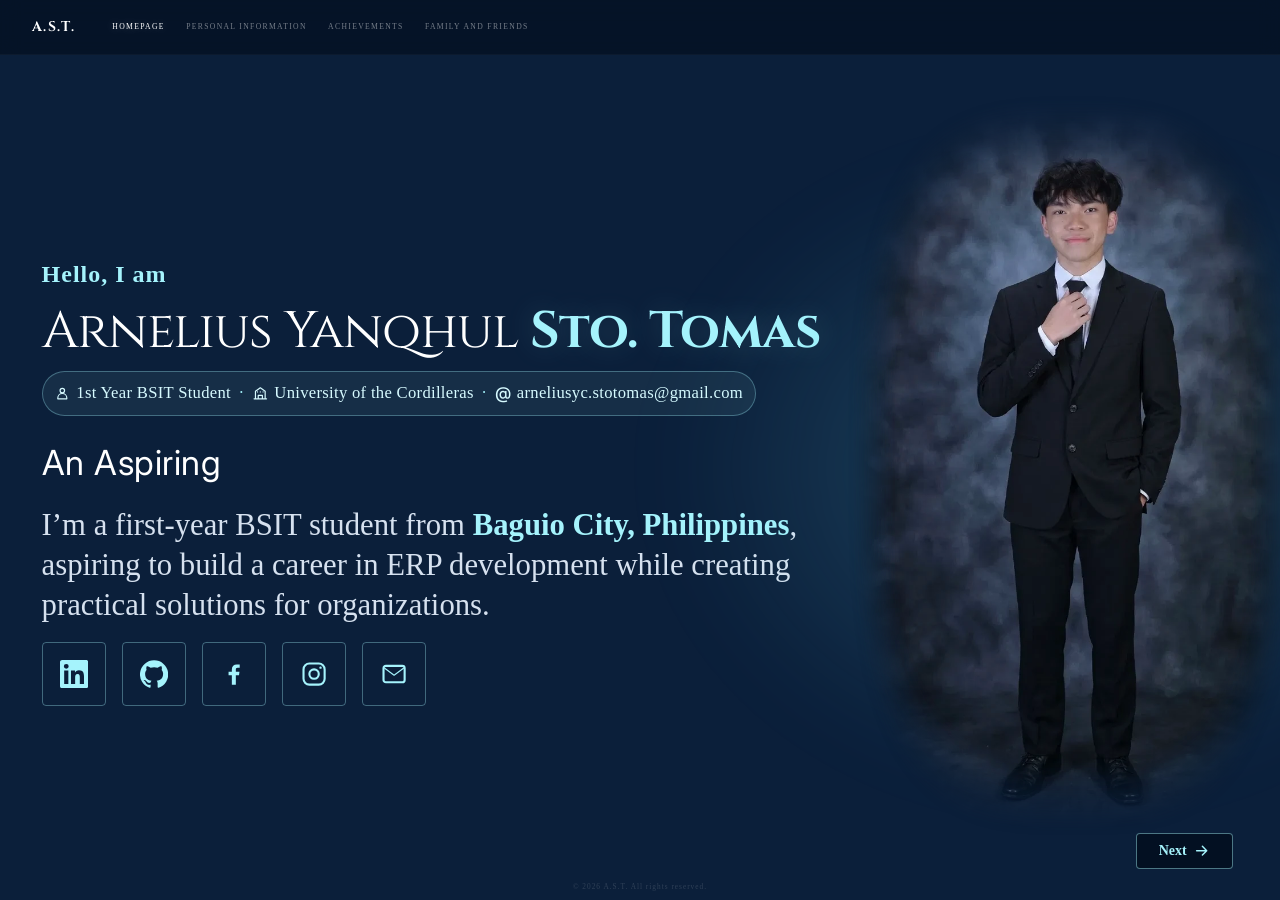
==== index.html @ 9daeefe4 "Add files via upload" ====
<!DOCTYPE html>
<html lang="en">
<head>
    <meta charset="UTF-8">
    <meta name="viewport" content="width=device-width, initial-scale=1.0">
    <title>A. S. T.</title>
    <link rel="icon" type="image/svg+xml" href="favicon.svg">
    <!-- Start downloading the portrait immediately, before the stylesheet and fonts finish -->
    <link rel="preload" as="image" href="me.webp" type="image/webp" fetchpriority="high">
    <!-- Google Fonts: Cinzel for high-end headers, Inter for modern sleek body text -->
    <link rel="preconnect" href="https://fonts.googleapis.com">
    <link rel="preconnect" href="https://fonts.gstatic.com" crossorigin>
    <link href="https://fonts.googleapis.com/css2?family=Cinzel:wght@400;700&family=Inter:wght@200;400;500;600&display=swap" rel="stylesheet">
    <link rel="stylesheet" href="styles.css">
</head>
<body>

    <!-- HEADER NAVIGATION BAR -->
    <nav class="navbar">
        <div class="nav-left">
            <div class="nav-logo">A.S.T.</div>
            <div class="nav-links">
                <a href="index.html" class="active-link" aria-current="page">HOMEPAGE</a>
                <a href="about.html">PERSONAL INFORMATION</a>
                <a href="achievements.html">ACHIEVEMENTS</a>
                <a href="family.html">FAMILY AND FRIENDS</a>
            </div>
        </div>
    </nav>

    <!-- SPLIT CONTENT HERO BANNER -->
    <div class="split-hero-container">
        
        <!-- LEFT PANEL: PERSONAL INFOGRAPHICS AND TYPOGRAPHY -->
        <div class="hero-left-content animate-fade-up">
            
            <p class="profile-greeting">Hello, I am</p>

            <h1 class="profile-name">
                Arnelius Yanqhul<br>
                <span class="highlight-surname">Sto. Tomas</span>
            </h1>

            <div class="student-badge">
                <span class="badge-item">
                    <svg aria-hidden="true" focusable="false" viewBox="0 0 24 24"><circle cx="12" cy="8" r="3.25"/><path d="M5.5 20v-1.25a6.5 6.5 0 0 1 13 0V20z"/></svg>
                    <span>1st Year BSIT Student</span>
                </span>
                <span class="badge-divider" aria-hidden="true">·</span>
                <span class="badge-item">
                    <svg aria-hidden="true" focusable="false" viewBox="0 0 24 24"><path d="M3 20h18M5 20V9l7-5 7 5v11M9 20v-5h6v5M8 10h.01M12 10h.01M16 10h.01"/></svg>
                    <span>University of the Cordilleras</span>
                </span>
                <span class="badge-divider badge-divider-email" aria-hidden="true">·</span>
                <a class="badge-item badge-email" href="mailto:arneliusyc.stotomas@gmail.com">
                    <span class="badge-at" aria-hidden="true">@</span>
                    <span>arneliusyc.stotomas@gmail.com</span>
                </a>
            </div>
            
            <h2 class="profile-role" aria-label="An Aspiring ERP Developer">
                <span class="profile-role-prefix" aria-hidden="true">An Aspiring</span><span class="profile-role-typing" aria-hidden="true">ERP Developer</span>
            </h2>
            
            <p class="profile-description">
                I’m a first-year BSIT student from <strong>Baguio City, Philippines</strong>, aspiring to build a career in ERP development while creating practical solutions for organizations.
            </p>

            <div class="social-links" aria-label="Social profiles">
                <a href="https://www.linkedin.com" aria-label="LinkedIn" title="LinkedIn" target="_blank" rel="noopener noreferrer">
                    <svg aria-hidden="true" focusable="false" viewBox="0 0 24 24"><path d="M20.45 20.45h-3.56v-5.57c0-1.33-.03-3.04-1.85-3.04-1.85 0-2.14 1.45-2.14 2.94v5.67H9.35V9h3.41v1.56h.05c.48-.9 1.64-1.85 3.37-1.85 3.6 0 4.27 2.37 4.27 5.46v6.28ZM5.34 7.43a2.06 2.06 0 1 1 0-4.12 2.06 2.06 0 0 1 0 4.12ZM7.12 20.45H3.56V9h3.56v11.45ZM22.22 0H1.78C.8 0 0 .77 0 1.73v20.54C0 23.23.8 24 1.78 24h20.44c.98 0 1.78-.77 1.78-1.73V1.73C24 .77 23.2 0 22.22 0Z"/></svg>
                </a>
                <a href="https://github.com/aycstotomas" aria-label="GitHub" title="GitHub" target="_blank" rel="noopener noreferrer">
                    <svg aria-hidden="true" focusable="false" viewBox="0 0 24 24"><path d="M12 .3a12 12 0 0 0-3.79 23.39c.6.11.82-.26.82-.58v-2.04c-3.34.73-4.04-1.61-4.04-1.61-.55-1.39-1.33-1.76-1.33-1.76-1.09-.75.08-.73.08-.73 1.2.08 1.84 1.24 1.84 1.24 1.07 1.83 2.81 1.3 3.49 1 .11-.78.42-1.31.76-1.61-2.67-.3-5.47-1.34-5.47-5.93 0-1.31.47-2.38 1.24-3.22-.12-.3-.54-1.52.12-3.18 0 0 1.01-.32 3.3 1.23a11.5 11.5 0 0 1 6.01 0c2.29-1.55 3.3-1.23 3.3-1.23.65 1.66.24 2.88.12 3.18.77.84 1.24 1.91 1.24 3.22 0 4.61-2.81 5.63-5.48 5.92.43.37.82 1.1.82 2.22v3.29c0 .32.22.69.83.58A12 12 0 0 0 12 .3Z"/></svg>
                </a>
                <a href="https://www.facebook.com/arneliusyanqhul.stotomas" aria-label="Facebook" title="Facebook" target="_blank" rel="noopener noreferrer">
                    <svg aria-hidden="true" focusable="false" viewBox="0 0 24 24"><path d="M13.5 21v-8h2.7l.4-3h-3.1V8.1c0-.9.3-1.5 1.6-1.5h1.7V3.9c-.3 0-1.3-.1-2.5-.1-2.5 0-4.2 1.5-4.2 4.3V10H7.3v3h2.8v8h3.4Z"/></svg>
                </a>
                <a href="https://www.instagram.com/arneliusss/" aria-label="Instagram" title="Instagram" target="_blank" rel="noopener noreferrer">
                    <svg aria-hidden="true" focusable="false" viewBox="0 0 24 24"><rect x="3" y="3" width="18" height="18" rx="5"/><circle cx="12" cy="12" r="4"/><circle class="social-icon-dot" cx="17.5" cy="6.5" r="1"/></svg>
                </a>
                <a href="mailto:arneliusyc.stotomas@gmail.com" aria-label="Email Arnelius" title="Email">
                    <svg aria-hidden="true" focusable="false" viewBox="0 0 24 24"><rect class="mail-icon-line" x="3" y="5" width="18" height="14" rx="2"/><path class="mail-icon-line" d="m4 7 8 6 8-6"/></svg>
                </a>
            </div>
        </div>

        <!-- RIGHT PANEL: YOUR PERSONAL PROFILE PORTRAIT OVERLAY CARD -->
        <div class="hero-right-media animate-fade-up-delayed">
            <div class="portrait-column">
                <div class="portrait-stage">
                    <div class="portrait-frame">
                        <img src="me.webp" alt="Arnelius Sto. Tomas in a black suit, full-body portrait" class="profile-portrait" width="798" height="1309" fetchpriority="high" decoding="async">
                    </div>
                </div>
            </div>
        </div>

        <a class="next-page-link animate-fade-up-delayed" href="about.html" title="About me">
            Next <svg aria-hidden="true" focusable="false" viewBox="0 0 24 24"><path d="M5 12h14m-6-6 6 6-6 6"/></svg>
        </a>

    </div>

    <!-- FOOTER LAYOUT -->
    <footer>
        <p>© 2026 A.S.T. All rights reserved.</p>
    </footer>

</body>
</html>
---- styles.css ----
/* Core Styling Baseline Setup */
html,
body {
    height: 100%;
}

body {
    line-height: 1.6;
    margin: 0;
    padding: 0;
    height: 100vh;
    height: 100svh;
    background-color: #0b1f3a;
    color: #ffffff;
    overflow: hidden;
}

svg {
    display: block;
}

/* NAVIGATION STRUCTURE HEADER */
.navbar {
    position: fixed;
    top: 0;
    left: 0;
    width: 100%;
    padding: 1.5rem 3rem;
    box-sizing: border-box;
    display: flex;
    justify-content: space-between;
    align-items: center;
    z-index: 10;
    background: rgba(2, 12, 27, 0.6);
    backdrop-filter: blur(10px);
    border-bottom: 1px solid rgba(255, 255, 255, 0.03);
}

.nav-left {
    display: flex;
    align-items: center;
    gap: 3.5rem;
}

.nav-logo {
    font-family: 'Cinzel', serif;
    color: #ffffff; 
    font-size: 1.3rem;
    font-weight: 700;
    letter-spacing: 2px;
    animation: nav-reveal 0.6s cubic-bezier(0.16, 1, 0.3, 1) both;
}

.nav-links {
    display: flex;
    gap: 2rem;
    animation: nav-reveal 0.6s cubic-bezier(0.16, 1, 0.3, 1) 0.1s both;
}

.nav-links a {
    font-size: 0.72rem;
    font-weight: 500;
    letter-spacing: 2px;
    color: rgba(255, 255, 255, 0.45);
    text-decoration: none;
    transition: color 0.3s ease, text-shadow 0.3s ease;
}

.nav-links a:hover, .nav-links a.active-link {
    color: #ffffff;
    text-shadow: 0 0 10px rgba(255, 255, 255, 0.3);
}

.nav-right {
    display: flex;
    align-items: center;
    gap: 1rem;
    animation: nav-reveal 0.6s cubic-bezier(0.16, 1, 0.3, 1) 0.2s both;
}

@keyframes nav-reveal {
    from {
        opacity: 0;
        transform: translateY(-10px);
    }
    to {
        opacity: 1;
        transform: translateY(0);
    }
}

.nav-right a {
    font-size: 0.7rem;
    font-weight: 500;
    letter-spacing: 1.5px;
    text-decoration: none;
    padding: 0.6rem 1.2rem;
    border-radius: 4px;
    transition: all 0.3s ease;
}

.nav-right a svg {
    width: 15px;
    height: 15px;
    flex: none;
    fill: none;
    stroke: currentColor;
    stroke-linecap: round;
    stroke-linejoin: round;
    stroke-width: 1.7;
}

.nav-right .btn-outline {
    display: inline-flex;
    align-items: center;
    justify-content: center;
    gap: 0.5rem;
}

.nav-right .btn-solid {
    display: inline-flex;
    align-items: center;
    justify-content: center;
    gap: 0.5rem;
}

.btn-outline {
    color: #d7faff;
    border: 1px solid rgba(165, 243, 252, 0.55);
    background: rgba(165, 243, 252, 0.05);
}

.btn-outline:hover,
.btn-outline:focus-visible {
    background: rgba(165, 243, 252, 0.14);
    border-color: #a5f3fc;
}

.btn-solid {
    color: #0b1f3a;
    background-color: #7ddbea;
    border: 1px solid #7ddbea;
    font-weight: 600 !important;
}

.btn-solid:hover,
.btn-solid:focus-visible {
    background-color: #a5f3fc;
    border-color: #a5f3fc;
}

.nav-right a:focus-visible {
    outline: 2px solid #ffffff;
    outline-offset: 3px;
}

.nav-right a:hover,
.nav-right a:focus-visible {
    box-shadow: 0 0 16px rgba(165, 243, 252, 0.18);
    transform: translateY(-1px);
}

/* WIDER AND LEFT-ALIGNED SPLIT LAYOUT CONTAINER */
.split-hero-container {
    position: relative;
    z-index: 2;
    max-width: 1400px;
    width: 92%;
    margin: 0 auto;
    height: calc(100vh - 2.5rem);
    height: calc(100svh - 2.5rem);
    min-height: 0;
    display: flex;
    align-items: center;
    justify-content: space-between;
    gap: 2rem;
    box-sizing: border-box;
    padding-top: 5.5rem;
}

/* LEFT HALF CONTENT PANEL */
.hero-left-content {
    flex: 1.4; 
    text-align: left;
    padding-left: 1rem;
}

.profile-greeting {
    color: #a5f3fc;
    font-size: 1.15rem;
    font-weight: 700;
    letter-spacing: 1px;
    margin: 0 0 0.65rem;
}

.profile-name {
    font-family: 'Cinzel', serif;
    font-size: 4rem; 
    font-weight: 400;
    line-height: 1.1;
    margin: 0 0 1.2rem 0;
    letter-spacing: -1px;
    color: #ffffff; 
}

/* Ice blue contrast highlight */
.highlight-surname {
    color: #a5f3fc; 
    font-weight: 700;
    text-shadow: 0 0 30px rgba(165, 243, 252, 0.2);
}

.student-badge {
    display: inline-flex;
    flex-wrap: wrap;
    align-items: center;
    justify-content: center;
    gap: 0.65rem;
    max-width: 100%;
    box-sizing: border-box;
    margin: -0.55rem 0 1rem;
    padding: 0.65rem 1rem;
    border: 1px solid rgba(165, 243, 252, 0.32);
    border-radius: 999px;
    background: rgba(165, 243, 252, 0.07);
    color: #d7faff;
    font-size: 1.05rem;
    letter-spacing: 0.3px;
}

.badge-item {
    display: inline-flex;
    align-items: center;
    gap: 0.35rem;
    color: inherit;
}

.badge-email {
    text-decoration: none;
    transition: color 0.2s ease;
}

.badge-email:hover,
.badge-email:focus-visible {
    color: #a5f3fc;
    text-decoration: underline;
}

.badge-email:focus-visible {
    outline: 2px solid #ffffff;
    outline-offset: 3px;
    border-radius: 2px;
}

.badge-item svg {
    width: 19px;
    height: 19px;
    flex: none;
    fill: none;
    stroke: currentColor;
    stroke-linecap: round;
    stroke-linejoin: round;
    stroke-width: 1.7;
}

.badge-at {
    color: #d7faff;
    font-family: 'Inter', sans-serif;
    font-size: 1.05rem;
    font-weight: 500;
    line-height: 1;
}

.badge-divider {
    color: #a5f3fc;
}

.profile-role {
    font-family: 'Inter', sans-serif;
    font-size: 1.8rem; 
    font-weight: 400;
    margin: 0 0 1rem;
    letter-spacing: 0.5px;
}

.profile-role-prefix {
    color: #ffffff;
}

.profile-role-typing {
    position: relative;
    display: inline-block;
    width: 0;
    margin-left: 0.12em;
    overflow: hidden;
    white-space: nowrap;
    vertical-align: bottom;
    color: #a5f3fc;
    animation: role-typing 5s steps(13, end) 0.35s infinite;
}

.profile-role-typing::after {
    position: absolute;
    top: 0;
    right: 0;
    width: 2px;
    height: 100%;
    background-color: #a5f3fc;
    content: '';
    animation: blink-caret 0.75s step-end infinite;
}

@keyframes role-typing {
    0%, 8% { width: 0; }
    34%, 60% { width: 7.3em; }
    86%, 100% { width: 0; }
}

@keyframes blink-caret {
    50% { opacity: 0; }
}

.profile-description {
    font-size: 1.4rem;
    color: #d6e1ef;
    max-width: 100%;
    line-height: 1.65;
    margin: 0;
}

.profile-description strong {
    color: #a5f3fc;
}

.about-page {
    flex-direction: column;
    align-items: center;
    justify-content: center;
}

.about-body {
    height: auto;
    min-height: 100vh;
    min-height: 100svh;
    overflow-x: hidden;
    overflow-y: auto;
}

.about-page-actions {
    display: flex;
    align-items: center;
    gap: 0.75rem;
    align-self: flex-end;
    margin-top: auto;
    margin-right: 1.5rem;
}

.about-page .next-page-link {
    position: static;
    align-self: auto;
    margin: 0;
    font-family: inherit;
}

.about-page .next-page-link:disabled {
    cursor: not-allowed;
    opacity: 0.55;
}

.about-page .next-page-link:disabled:hover {
    color: #a5f3fc;
    background: rgba(2, 12, 27, 0.76);
}

.about-content {
    width: 100%;
    max-width: none;
    box-sizing: border-box;
}

.about-intro {
    margin-bottom: 1.25rem;
}

.about-details {
    display: grid;
    grid-template-columns: repeat(2, minmax(0, 1fr));
    gap: 1rem;
    margin: 0;
}

.about-detail {
    padding: 1rem 1.25rem;
    border: 1px solid rgba(165, 243, 252, 0.25);
    border-radius: 8px;
    background: rgba(165, 243, 252, 0.06);
}

.about-detail dt {
    margin-bottom: 0.35rem;
    color: #a5f3fc;
    font-family: 'Inter', sans-serif;
    font-size: 0.9rem;
    font-weight: 600;
    letter-spacing: 0.08em;
    text-transform: uppercase;
}

.about-detail dd {
    margin: 0;
    color: #d6e1ef;
    font-size: 1.1rem;
}

.social-links {
    display: flex;
    flex-wrap: wrap;
    gap: 0.85rem;
    margin-top: 1rem;
}

.social-links a {
    color: #a5f3fc;
    border: 1px solid rgba(165, 243, 252, 0.35);
    border-radius: 4px;
    width: 56px;
    height: 56px;
    display: inline-flex;
    align-items: center;
    justify-content: center;
    box-sizing: border-box;
    text-decoration: none;
    transition: color 0.2s ease, background-color 0.2s ease, border-color 0.2s ease;
}

.social-links svg {
    width: 25px;
    height: 25px;
    fill: currentColor;
}

.social-links svg rect,
.social-links svg circle {
    fill: none;
    stroke: currentColor;
    stroke-width: 1.8;
}

.social-links svg .social-icon-dot {
    fill: currentColor;
    stroke: none;
}

.social-links svg .mail-icon-line {
    fill: none;
    stroke: currentColor;
    stroke-linecap: round;
    stroke-linejoin: round;
}

.social-links a:hover,
.social-links a:focus-visible {
    color: #020c1b;
    background-color: #a5f3fc;
    border-color: #a5f3fc;
    box-shadow: 0 0 14px rgba(165, 243, 252, 0.3);
    transform: translateY(-2px);
}

/* RIGHT HALF PORTRAIT CONTAINER */
.hero-right-media {
    flex: 0.8;
    display: flex;
    justify-content: flex-end; 
}

.portrait-column {
    position: relative;
    width: 100%;
    max-width: 420px;
    display: flex;
    flex-direction: column;
    align-items: flex-end;
}

.portrait-stage {
    position: relative;
    width: 100%;
    isolation: isolate;
}

.portrait-stage::before {
    position: absolute;
    z-index: 0;
    inset: 5% 0;
    border-radius: 50%;
    background: radial-gradient(ellipse, rgba(100, 220, 245, 0.4), rgba(100, 220, 245, 0.14) 48%, transparent 75%);
    content: '';
    filter: blur(26px);
    pointer-events: none;
}

.portrait-frame {
    position: relative;
    z-index: 1;
    width: 100%;
    aspect-ratio: 1;
    background: rgba(255, 255, 255, 0.02);
    border: 1px solid rgba(165, 243, 252, 0.18);
    border-radius: 50%;
    overflow: hidden;
    backdrop-filter: blur(12px);
    box-shadow: 0 0 14px rgba(100, 220, 245, 0.55), 0 0 42px rgba(100, 220, 245, 0.36), 0 30px 60px rgba(0, 0, 0, 0.4);
    display: flex;
    justify-content: center;
    align-items: center;
}

.profile-portrait {
    position: relative;
    z-index: 2;
    width: 100%;
    height: 100%;
    object-fit: cover;
    object-position: center 20%;
}

/* PROFILE ENTRANCE ANIMATIONS */
.animate-fade-up,
.animate-fade-up-delayed {
    animation: profile-reveal 1.2s cubic-bezier(0.16, 1, 0.3, 1) both;
}

.animate-fade-up-delayed {
    animation-delay: 0.2s;
}

@keyframes profile-reveal {
    from {
        opacity: 0;
        transform: translateY(30px);
    }
    to {
        opacity: 1;
        transform: translateY(0);
    }
}

/* FOOTER */
footer {
    position: relative;
    z-index: 2;
    height: 2.5rem;
    padding: 0 2rem;
    box-sizing: border-box;
    display: flex;
    align-items: center;
    justify-content: center;
    text-align: center;
    color: rgba(255, 255, 255, 0.15);
    font-size: 0.68rem;
    letter-spacing: 1px;
}

.next-page-link {
    position: absolute;
    right: calc(3rem - max(4vw, (100vw - 1400px) / 2));
    bottom: 3rem;
    flex: none;
    min-width: 78px;
    height: 30px;
    display: inline-flex;
    align-items: center;
    justify-content: center;
    gap: 0.45rem;
    padding: 0 0.6rem;
    border: 1px solid rgba(165, 243, 252, 0.45);
    border-radius: 4px;
    color: #a5f3fc;
    background: rgba(2, 12, 27, 0.76);
    transition: color 0.2s ease, background-color 0.2s ease;
    text-decoration: none;
    font-size: 0.72rem;
    font-weight: 600;
}

.next-page-link svg {
    width: 18px;
    height: 18px;
    flex: none;
    fill: none;
    stroke: currentColor;
    stroke-linecap: round;
    stroke-linejoin: round;
    stroke-width: 2;
}

.next-page-link:hover,
.next-page-link:focus-visible {
    color: #020c1b;
    background-color: #a5f3fc;
}

.next-page-link:focus-visible {
    outline: 2px solid #ffffff;
    outline-offset: 3px;
}

@media (min-width: 769px) and (max-height: 800px) {
    .split-hero-container {
        align-items: flex-start;
        padding-top: 5.5rem;
    }
    .profile-name {
        font-size: 3.4rem;
    }
    .student-badge {
        margin-bottom: 0.6rem;
    }
    .profile-role {
        margin-bottom: 0.6rem;
    }
    .profile-description {
        font-size: 0.98rem;
        line-height: 1.45;
    }
    .social-links {
        margin-top: 0.6rem;
    }
}

@media (min-width: 769px) and (max-height: 740px) {
    .split-hero-container {
        padding-top: 5.5rem;
    }
    .profile-name {
        font-size: 3.3rem;
    }
    .student-badge {
        margin-bottom: 0.45rem;
    }
    .profile-role {
        margin-bottom: 0.4rem;
    }
    .profile-description {
        font-size: 0.92rem;
        line-height: 1.35;
    }
    .social-links {
        margin-top: 0.6rem;
    }
}

/* Responsive Scaling */
@media (max-width: 992px) {
    .profile-name {
        font-size: 3.3rem;
    }
}

@media (min-width: 769px) and (max-width: 1100px) and (max-height: 800px) {
    .split-hero-container {
        padding-top: 6.75rem;
    }
    .profile-name {
        font-size: 3rem;
    }
    .student-badge {
        margin: 0 0 0.4rem;
        padding: 0.35rem 0.6rem;
        font-size: 0.76rem;
    }
    .profile-role {
        font-size: 1.5rem;
        margin-bottom: 0.4rem;
    }
    .profile-description {
        font-size: 0.86rem;
        line-height: 1.3;
    }
    .social-links {
        margin-top: 0.6rem;
    }
}

@media (max-width: 768px) {
    body {
        height: auto;
        min-height: 100vh;
        min-height: 100svh;
        overflow-x: hidden;
        overflow-y: auto;
    }
    .navbar {
        padding: 0.65rem 1.5rem;
    }
    .split-hero-container {
        height: auto;
        min-height: calc(100vh - 2.5rem);
        min-height: calc(100svh - 2.5rem);
        flex-direction: column;
        justify-content: center;
        text-align: center;
        gap: 0.25rem;
        padding: 4.75rem 0 0;
    }
    .hero-left-content {
        flex: 0 0 auto;
        width: 100%;
        box-sizing: border-box;
        text-align: center;
        padding-left: 0;
    }
    .profile-description {
        margin: 0 auto;
        font-size: 0.98rem;
        line-height: 1.45;
    }
    .about-page {
        justify-content: center;
        padding: 5rem 1rem 1rem;
    }
    .about-content {
        text-align: left;
    }
    .about-content .profile-greeting,
    .about-content .profile-name,
    .about-content .profile-role {
        text-align: center;
    }
    .about-details {
        grid-template-columns: 1fr;
        gap: 0.65rem;
    }
    .about-detail {
        padding: 0.8rem 1rem;
    }
    .about-detail dd {
        font-size: 0.98rem;
    }
    .profile-role {
        font-size: 1.2rem;
        margin-bottom: 0.5rem;
    }
    .profile-name {
        font-size: clamp(2.2rem, 7vw, 2.65rem);
        margin-bottom: 0.45rem;
    }
    .student-badge {
        gap: 0.3rem;
        padding: 0.4rem 0.65rem;
        font-size: 0.72rem;
    }
    .badge-divider-email,
    .badge-divider-phone {
        display: none;
    }
    .badge-email {
        flex-basis: 100%;
        justify-content: center;
        margin-top: 0.1rem;
    }
    .profile-greeting {
        margin-bottom: 0.35rem;
    }
    .social-links {
        margin-top: 0.6rem;
    }
    .social-links {
        justify-content: center;
        gap: 0.35rem;
    }
    .hero-right-media {
        justify-content: center;
        flex: 0 1 auto;
    }
    .next-page-link {
        position: static;
        align-self: flex-end;
        margin-top: 0.35rem;
    }
    .portrait-column {
        width: min(64vw, 13rem);
        max-width: none;
    }
    .nav-links, .nav-right {
        display: none;
    }
}

@media (max-width: 768px) and (max-height: 700px) {
    .split-hero-container {
        justify-content: flex-start;
        gap: 0.2rem;
        padding-top: 3.5rem;
    }
    .profile-name {
        font-size: clamp(1.9rem, 6vw, 2.25rem);
        margin-bottom: 0.35rem;
    }
    .profile-role {
        font-size: 1rem;
        margin-bottom: 0.45rem;
    }
    .profile-description {
        font-size: 0.8rem;
        line-height: 1.28;
    }
    .social-links {
        margin-top: 0.35rem;
    }
    .social-links a {
        width: 36px;
        height: 36px;
    }
    .portrait-column {
        width: min(45vw, 19svh, 8.5rem);
    }
}

@media (max-width: 430px) and (min-height: 701px) {
    .portrait-column {
        width: min(54vw, 8rem);
    }
}

@media (max-width: 430px) {
    .split-hero-container {
        padding-top: 3.25rem;
    }
    .next-page-link {
        margin-top: 0.2rem;
    }
}

@media (max-width: 430px) and (max-height: 700px) {
    .split-hero-container {
        padding-top: 3rem;
    }
    .profile-description {
        font-size: 0.78rem;
        line-height: 1.2;
    }
    .social-links {
        margin-top: 0.25rem;
    }
    .next-page-link {
        height: 28px;
        margin-top: 0.15rem;
    }
    .portrait-column {
        width: min(54vw, 18svh, 8rem);
    }
}

@media (max-width: 768px) {
    .student-badge {
        gap: 0.3rem;
        padding: 0.4rem 0.65rem;
        font-size: 0.82rem;
    }
    .badge-item svg {
        width: 15px;
        height: 15px;
    }
    .badge-at {
        font-size: 0.82rem;
    }
    .social-links {
        gap: 0.35rem;
        margin-top: 0.6rem;
    }
    .social-links a {
        width: 40px;
        height: 40px;
    }
    .social-links svg {
        width: 18px;
        height: 18px;
    }
}

@media (min-width: 769px) {
    .split-hero-container {
        width: 96%;
        max-width: 1600px;
        gap: clamp(1rem, 2vw, 2rem);
    }
    .hero-left-content {
        flex: 1.8;
    }
    .hero-right-media {
        flex: 0.7;
    }
    .student-badge {
        display: flex;
        flex-wrap: nowrap;
        justify-content: center;
        width: fit-content;
        max-width: 100%;
        gap: clamp(0.45rem, 0.8vw, 0.85rem);
        margin-bottom: 1.2rem;
        padding: 0.6rem clamp(0.85rem, 1.2vw, 1.25rem);
        font-size: clamp(1rem, 1.6vw, 1.35rem);
        white-space: nowrap;
    }
    .badge-item {
        flex-wrap: nowrap;
        gap: 0.35rem;
        white-space: nowrap;
    }
    .badge-item svg {
        width: clamp(14px, 1.3vw, 20px);
        height: clamp(14px, 1.3vw, 20px);
    }
    .badge-at {
        font-size: inherit;
    }
    .profile-description {
        font-size: clamp(1.3rem, 2.4vw, 2.4rem);
        line-height: 1.3;
    }
    .social-links {
        gap: 1rem;
        margin-top: 1rem;
    }
    .social-links a {
        width: clamp(56px, 5vw, 72px);
        height: clamp(56px, 5vw, 72px);
    }
    .social-links svg {
        width: clamp(24px, 2.2vw, 32px);
        height: clamp(24px, 2.2vw, 32px);
    }
    .next-page-link {
        right: 1.5rem;
        min-width: 140px;
        height: 58px;
        padding: 0 1.25rem;
        gap: 0.75rem;
        border-radius: 6px;
        font-size: 1.15rem;
    }
    .next-page-link svg {
        width: 28px;
        height: 28px;
    }
    .about-page-actions .next-page-link {
        box-sizing: content-box;
    }
}

@media (min-width: 769px) and (max-width: 1100px) {
    .student-badge {
        gap: clamp(0.25rem, 0.45vw, 0.4rem);
        margin-bottom: 0.8rem;
        padding: 0.35rem clamp(0.45rem, 0.65vw, 0.65rem);
        font-size: clamp(0.85rem, 1.25vw, 1rem);
    }
    .badge-item {
        gap: 0.2rem;
    }
    .badge-item svg {
        width: 13px;
        height: 13px;
    }
    .profile-description {
        font-size: clamp(1.3rem, 2.4vw, 1.6rem);
        line-height: 1.3;
    }
}

@media (min-width: 1101px) and (max-width: 1600px) {
    .student-badge {
        gap: clamp(0.4rem, 0.65vw, 0.65rem);
        padding: 0.5rem clamp(0.65rem, 0.9vw, 0.9rem);
        font-size: clamp(0.9rem, 1.3vw, 1.25rem);
    }
}

@media (min-width: 769px) and (max-height: 800px) {
    .split-hero-container {
        align-items: center;
    }
    .profile-description {
        font-size: clamp(1.3rem, 2.4vw, 1.8rem);
    }
    .next-page-link {
        bottom: 1.5rem;
    }
}

@media (min-width: 769px) {
    .profile-greeting {
        font-size: clamp(1.5rem, 1.7vw, 1.8rem);
    }
    .profile-name {
        font-size: clamp(2.5rem, 4vw, 4rem);
    }
    .profile-role {
        font-size: clamp(2rem, 2.7vw, 2.5rem);
    }
}

@media (min-width: 1024px) {
    .profile-name {
        white-space: nowrap;
    }
    .profile-name br {
        display: none;
    }
}

@media (prefers-reduced-motion: reduce) {
    .nav-logo,
    .nav-links,
    .nav-right,
    .animate-fade-up,
    .animate-fade-up-delayed {
        opacity: 1;
        transform: none;
        transition: none;
        animation: none;
    }
    .profile-role-typing {
        width: auto;
        overflow: visible;
        animation: none;
    }
    .profile-role-typing::after {
        display: none;
        animation: none;
    }
    .next-page-link,
    .social-links a,
    .about-detail,
    .nav-right a {
        transition: none;
    }
    .about-detail:hover {
        transform: none;
    }
    .social-links a:hover,
    .nav-right a:hover {
        transform: none;
    }
}

.about-body {
    display: flex;
    flex-direction: column;
    height: 100vh;
    height: 100svh;
    min-height: 0;
    overflow: hidden;
}

.about-page {
    flex: 0 0 auto;
    width: 96%;
    max-width: 1600px;
    height: calc(100vh - 2.5rem);
    height: calc(100svh - 2.5rem);
    min-height: 0;
    justify-content: center;
    gap: 0.25rem;
    padding: 5.75rem 0 6rem;
    box-sizing: border-box;
}

.about-page-actions {
    position: absolute;
    right: 1.5rem;
    bottom: 1.5rem;
    margin: 0;
}

.about-content .profile-greeting {
    margin-bottom: 0.35rem;
    font-size: clamp(1.5rem, 1.7vw, 1.8rem);
}

.about-content .profile-name {
    margin-bottom: 0.5rem;
    font-size: clamp(2.5rem, 4vw, 4rem);
    line-height: 1.05;
}

.about-intro {
    margin-bottom: 1.15rem;
    font-size: clamp(1.3rem, 2.4vw, 1.8rem);
    line-height: 1.35;
}

.about-details {
    gap: 1rem;
}

.about-detail {
    position: relative;
    padding: 0.9rem 1.1rem;
    transition: transform 0.2s ease, box-shadow 0.2s ease, border-color 0.2s ease, background-color 0.2s ease;
}

.about-detail:hover {
    z-index: 1;
    transform: scale(1.035);
    border-color: rgba(165, 243, 252, 0.7);
    background: rgba(165, 243, 252, 0.1);
    box-shadow: 0 0 24px rgba(125, 219, 234, 0.28);
}

.about-detail dt {
    display: flex;
    align-items: center;
    gap: 0.45rem;
    margin-bottom: 0.3rem;
    font-size: 1.15rem;
}

.about-detail dt svg {
    width: 1.25rem;
    height: 1.25rem;
    flex: none;
    fill: none;
    stroke: currentColor;
    stroke-linecap: round;
    stroke-linejoin: round;
    stroke-width: 1.7;
}

.about-detail dd {
    font-size: 1.4rem;
    line-height: 1.35;
}

.about-page-actions .next-page-link {
    height: 58px;
}

.about-body footer {
    flex: 0 0 2.5rem;
}

@media (min-width: 769px) and (max-width: 1100px) {
    .about-intro {
        line-height: 1.25;
    }

    .about-detail dd {
        font-size: 1.1rem;
    }

    .about-details {
        gap: 0.6rem;
    }

    .about-detail {
        padding-block: 0.55rem;
    }
}

@media (min-width: 769px) and (max-height: 740px) {
    .about-page {
        padding-top: 5.5rem;
    }

    .about-content .profile-greeting {
        font-size: 1.2rem;
    }

    .about-detail dd {
        font-size: 1rem;
    }

    .about-details {
        gap: 0.6rem;
    }

    .about-detail {
        padding-block: 0.4rem;
    }
}

@media (min-width: 920px) {
    .about-details {
        grid-template-columns: repeat(3, minmax(0, 1fr));
    }
}

@media (max-width: 768px) {
    .about-page {
        width: 94%;
        padding: 3.25rem 0 0;
    }

    .about-page-actions {
        position: static;
        margin-top: 0.5rem;
        margin-right: 0;
    }

    .about-content .profile-greeting {
        font-size: 0.8rem;
    }

    .about-content .profile-name {
        font-size: 2rem;
    }

    .about-intro {
        font-size: 0.84rem;
        line-height: 1.3;
    }

    .about-details {
        grid-template-columns: repeat(2, minmax(0, 1fr));
        gap: 0.45rem;
    }

    .about-detail {
        padding: 0.5rem 0.6rem;
    }

    .about-detail dt {
        font-size: 0.65rem;
    }

    .about-detail dt svg {
        width: 0.9rem;
        height: 0.9rem;
    }

    .about-detail dd {
        font-size: 0.76rem;
        line-height: 1.25;
        overflow-wrap: anywhere;
    }

    .about-page-actions .next-page-link {
        min-width: 100px;
        height: 36px;
        font-size: 0.85rem;
    }
}

@media (max-width: 360px) and (max-height: 600px) {
    .about-page {
        padding-top: 2.5rem;
    }

    .about-content .profile-greeting {
        font-size: 0.8rem;
        margin-bottom: 0.2rem;
    }

    .about-content .profile-name {
        font-size: 1.7rem;
        margin-bottom: 0.25rem;
    }

    .about-intro {
        margin-bottom: 0.4rem;
        font-size: 0.72rem;
        line-height: 1.2;
    }

    .about-details {
        gap: 0.3rem;
    }

    .about-detail {
        padding: 0.35rem 0.45rem;
    }

    .about-detail dt {
        font-size: 0.58rem;
    }

    .about-detail dd {
        font-size: 0.68rem;
        line-height: 1.15;
    }

    .about-page-actions .next-page-link {
        height: 30px;
        font-size: 0.75rem;
    }
}

/* ============================================================
   UNIFORM SCALING (desktop + laptop)
   --u = 1px at a 1920x950 viewport and scales with the window,
   so the header, spacing, sizes and 3x3 grid look the same on
   every screen. Nothing scrolls and nothing overlaps.
   ============================================================ */
@media (min-width: 769px) {
    :root {
        --u: min(0.052083vw, 0.105263vh);
    }

    /* Header (both pages) */
    .navbar { padding: calc(24 * var(--u)) calc(48 * var(--u)); }
    .nav-left { gap: calc(56 * var(--u)); }
    .nav-logo { font-size: calc(20.8 * var(--u)); letter-spacing: calc(2 * var(--u)); }
    .nav-links { gap: calc(32 * var(--u)); }
    .nav-links a {
        font-size: calc(11.5 * var(--u));
        letter-spacing: calc(2 * var(--u));
        white-space: nowrap;
    }
    .nav-right { gap: calc(16 * var(--u)); }
    .nav-right a {
        font-size: calc(11.2 * var(--u));
        letter-spacing: calc(1.5 * var(--u));
        padding: calc(9.6 * var(--u)) calc(19.2 * var(--u));
        white-space: nowrap;
    }
    .nav-right .btn-outline,
    .nav-right .btn-solid { gap: calc(8 * var(--u)); }
    .nav-right a svg { width: calc(15 * var(--u)); height: calc(15 * var(--u)); }

    /* Personal Information page */
    html:has(body.about-body) { overflow: hidden; }

    body.about-body {
        height: 100svh;
        overflow: hidden;
    }

    body.about-body .about-page {
        width: 96%;
        max-width: none;
        height: calc(100svh - 40 * var(--u));
        padding: calc(112 * var(--u)) 0 calc(74 * var(--u));
        justify-content: center;
        gap: 0;
    }

    body.about-body .about-content { width: 100%; }

    body.about-body .about-content .profile-greeting {
        margin: 0 0 calc(5 * var(--u));
        font-size: calc(29 * var(--u));
    }

    body.about-body .about-content .profile-name {
        margin: 0 0 calc(10 * var(--u));
        font-size: calc(69 * var(--u));
        line-height: 1.05;
        white-space: nowrap;
    }

    body.about-body .about-intro {
        margin: 0 0 calc(24 * var(--u));
        font-size: calc(26 * var(--u));
        line-height: 1.35;
    }

    body.about-body .about-details {
        grid-template-columns: repeat(3, minmax(0, 1fr));
        grid-auto-rows: calc(127 * var(--u));
        gap: calc(18 * var(--u));
    }

    body.about-body .about-detail {
        display: flex;
        flex-direction: column;
        justify-content: center;
        min-width: 0;
        padding: 0 calc(24 * var(--u));
        box-sizing: border-box;
        overflow: hidden;
        border-radius: calc(8 * var(--u));
    }

    body.about-body .about-detail:hover { transform: scale(1.02); }

    body.about-body .about-detail dt {
        gap: calc(10 * var(--u));
        margin: 0 0 calc(7 * var(--u));
        font-size: calc(21 * var(--u));
    }

    body.about-body .about-detail dt svg {
        width: calc(26 * var(--u));
        height: calc(26 * var(--u));
    }

    body.about-body .about-detail dd {
        font-size: calc(25 * var(--u));
        line-height: 1.3;
        overflow-wrap: anywhere;
    }

    body.about-body footer {
        flex: 0 0 calc(40 * var(--u));
        height: calc(40 * var(--u));
        font-size: calc(11 * var(--u));
    }

    body.about-body .about-page-actions {
        right: calc(32 * var(--u));
        bottom: calc(6 * var(--u));
        gap: calc(12 * var(--u));
    }

    body.about-body .about-page-actions .next-page-link {
        box-sizing: border-box;
        min-width: calc(145 * var(--u));
        height: calc(55 * var(--u));
        padding: 0 calc(21 * var(--u));
        gap: calc(10 * var(--u));
        font-size: calc(21 * var(--u));
        border-radius: calc(6 * var(--u));
    }

    body.about-body .about-page-actions .next-page-link svg {
        width: calc(26 * var(--u));
        height: calc(26 * var(--u));
    }
}

/* Homepage "Next" sits exactly where "Next" is on the Personal Information page */
@media (min-width: 769px) {
    footer {
        height: calc(40 * var(--u));
        font-size: calc(11 * var(--u));
    }

    body:not(.about-body) .split-hero-container {
        width: 96%;
        max-width: none;
        height: calc(100svh - 40 * var(--u));
    }

    body:not(.about-body) .split-hero-container .next-page-link {
        right: calc(32 * var(--u));
        bottom: calc(6 * var(--u));
        box-sizing: border-box;
        min-width: calc(145 * var(--u));
        height: calc(55 * var(--u));
        padding: 0 calc(21 * var(--u));
        gap: calc(10 * var(--u));
        font-size: calc(21 * var(--u));
        border-radius: calc(6 * var(--u));
    }

    body:not(.about-body) .split-hero-container .next-page-link svg {
        width: calc(26 * var(--u));
        height: calc(26 * var(--u));
    }
}

/* Background / Goal cards and quote (Personal Information page) */
.about-story {
    display: grid;
    grid-template-columns: 1fr;
    gap: 1rem;
    margin: 0 0 1rem;
}

.about-story-card h2 {
    margin: 0 0 0.35rem;
    color: #a5f3fc;
    font-family: 'Inter', sans-serif;
    font-size: 0.9rem;
    font-weight: 600;
    letter-spacing: 0.08em;
    text-transform: uppercase;
}

.about-story-card p {
    margin: 0;
    color: #d6e1ef;
    font-size: 1rem;
    line-height: 1.4;
}

.about-story-card p strong {
    color: #a5f3fc;
}

.about-quote {
    margin: 1rem 0 0;
    padding: 0 0 0 1rem;
    border-left: 3px solid #a5f3fc;
}

.about-quote p {
    margin: 0;
    color: #d6e1ef;
    font-style: italic;
}

.about-quote cite {
    display: block;
    margin-top: 0.2rem;
    color: #a5f3fc;
    font-size: 0.85rem;
    font-style: normal;
    letter-spacing: 0.08em;
}

@media (min-width: 769px) {
    body.about-body .about-story {
        grid-template-columns: repeat(2, minmax(0, 1fr));
        grid-auto-rows: calc(170 * var(--u));
        gap: calc(18 * var(--u));
        margin: 0 0 calc(18 * var(--u));
    }

    body.about-body .about-story-card {
        justify-content: flex-start;
        padding: calc(14 * var(--u)) calc(24 * var(--u));
    }

    body.about-body .about-story-card h2 {
        margin: 0 0 calc(7 * var(--u));
        font-size: calc(21 * var(--u));
    }

    body.about-body .about-story-card p {
        font-size: calc(20 * var(--u));
        line-height: 1.38;
    }

    body.about-body .about-details {
        grid-auto-rows: calc(104 * var(--u));
        gap: calc(14 * var(--u));
    }

    body.about-body .about-detail dt { margin-bottom: calc(5 * var(--u)); font-size: calc(19 * var(--u)); }
    body.about-body .about-detail dd { font-size: calc(22 * var(--u)); line-height: 1.25; }

    body.about-body .about-quote {
        margin: calc(16 * var(--u)) 0 0;
        padding-left: calc(18 * var(--u));
        border-left-width: calc(3 * var(--u));
    }

    body.about-body .about-quote p { font-size: calc(23 * var(--u)); line-height: 1.3; }

    body.about-body .about-quote cite {
        margin-top: calc(3 * var(--u));
        font-size: calc(15 * var(--u));
    }

    body.about-body .about-page {
        padding-top: calc(100 * var(--u));
    }
}

/* Fit tuning for the extra Background / Goal row and quote */
@media (min-width: 769px) {
    body.about-body .about-content .profile-greeting { font-size: calc(26 * var(--u)); margin-bottom: calc(3 * var(--u)); }
    body.about-body .about-content .profile-name { font-size: calc(60 * var(--u)); margin-bottom: calc(10 * var(--u)); }
    body.about-body .about-story { grid-auto-rows: calc(180 * var(--u)); margin-bottom: calc(16 * var(--u)); }
    body.about-body .about-story-card h2 { margin-bottom: calc(5 * var(--u)); }
    body.about-body .about-story-card p { font-size: calc(19 * var(--u)); line-height: 1.36; }
    body.about-body .about-details { grid-auto-rows: calc(108 * var(--u)); }
    body.about-body .about-quote { margin-top: calc(14 * var(--u)); }
}

/* Each labelled line (Location / Birthplace) sits on its own line */
.dd-line {
    display: block;
}

/* A little more breathing room under the header */
@media (min-width: 769px) {
    body.about-body .about-story { grid-auto-rows: calc(168 * var(--u)); margin-bottom: calc(14 * var(--u)); }
    body.about-body .about-details { grid-auto-rows: calc(102 * var(--u)); gap: calc(12 * var(--u)); }
    body.about-body .about-quote { margin-top: calc(12 * var(--u)); }
}

body.about-body .about-story-card p { font-size: calc(18.5 * var(--u)); line-height: 1.34; }
@media (min-width: 769px) {
    body.about-body .about-story { grid-auto-rows: calc(176 * var(--u)); }
    body.about-body .about-story-card p { font-size: calc(18.5 * var(--u)); line-height: 1.34; }
}

/* ============================================================
   ACHIEVEMENTS PAGE: constellation tarot cards
   Four cards (ELEM / JHS / SHS / COLLEGE) fly in showing a constellation
   face, then flip over to reveal the achievements. One row of four on
   laptop / desktop, no scrolling. Sized with --u like the other pages.
   Each card has its own accent through --acc-rgb.
   ============================================================ */
.ach-grid {
    display: grid;
    grid-template-columns: 1fr;
    gap: 1rem;
}

.tarot {
    --acc: rgb(var(--acc-rgb, 165, 243, 252));
    position: relative;
    min-height: 0;
}

.tarot-fly {
    position: absolute;
    inset: 0;
    perspective: 1800px;
}

.tarot-flip {
    position: absolute;
    inset: 0;
    transform-style: preserve-3d;
    transition: transform 0.95s cubic-bezier(0.45, 0.05, 0.2, 1) calc(var(--i) * 0.09s);
}

.tarot.is-flipped .tarot-flip { transform: rotateY(180deg); }

.tarot-face {
    position: absolute;
    inset: 0;
    box-sizing: border-box;
    overflow: hidden;
    border: 1px solid rgba(var(--acc-rgb), 0.55);
    border-radius: 14px;
    background:
        radial-gradient(ellipse 80% 50% at 50% 40%, rgba(var(--acc-rgb), 0.13), transparent 72%),
        linear-gradient(180deg, #0b1e3a 0%, #071428 58%, #050e1e 100%);
    box-shadow: 0 0 34px rgba(var(--acc-rgb), 0.14), inset 0 0 40px rgba(var(--acc-rgb), 0.06);
    -webkit-backface-visibility: hidden;
    backface-visibility: hidden;
}

/* inner hairline frame */
.tarot-face::after {
    content: '';
    position: absolute;
    inset: 9px;
    z-index: 3;
    border: 1px solid rgba(var(--acc-rgb), 0.3);
    border-radius: 9px;
    pointer-events: none;
}

.tarot-back { transform: rotateY(180deg); }

/* four-point sparkles on the frame corners */
.orn {
    position: absolute;
    z-index: 4;
    width: 14px;
    height: 14px;
    background: rgb(var(--acc-rgb));
    clip-path: polygon(50% 0, 61% 39%, 100% 50%, 61% 61%, 50% 100%, 39% 61%, 0 50%, 39% 39%);
    pointer-events: none;
}
.orn.o1 { top: 2px; left: 2px; }
.orn.o2 { top: 2px; right: 2px; }
.orn.o3 { bottom: 2px; left: 2px; }
.orn.o4 { bottom: 2px; right: 2px; }

/* ---------- front: constellation face ---------- */
.tarot-front {
    background:
        radial-gradient(1.4px 1.4px at 14% 12%, rgba(255, 255, 255, 0.9), transparent),
        radial-gradient(1px 1px at 82% 9%, rgba(215, 250, 255, 0.9), transparent),
        radial-gradient(1.2px 1.2px at 91% 24%, rgba(255, 255, 255, 0.8), transparent),
        radial-gradient(1px 1px at 8% 30%, rgba(215, 250, 255, 0.8), transparent),
        radial-gradient(1.4px 1.4px at 90% 66%, rgba(255, 255, 255, 0.8), transparent),
        radial-gradient(1px 1px at 7% 74%, rgba(215, 250, 255, 0.8), transparent),
        radial-gradient(1.2px 1.2px at 24% 82%, rgba(255, 255, 255, 0.7), transparent),
        radial-gradient(1px 1px at 76% 86%, rgba(215, 250, 255, 0.8), transparent),
        radial-gradient(ellipse 80% 50% at 50% 40%, rgba(var(--acc-rgb), 0.15), transparent 72%),
        linear-gradient(180deg, #0b1e3a 0%, #071428 58%, #050e1e 100%);
    display: flex;
    flex-direction: column;
    align-items: center;
    padding: 22px 22px 26px;
    cursor: pointer;
}

.t-num {
    display: flex;
    align-items: center;
    gap: 14px;
    margin: 0;
    color: rgb(var(--acc-rgb));
    font-family: 'Cinzel', serif;
    font-size: 1.25rem;
    font-weight: 700;
    letter-spacing: 0.22em;
    text-indent: 0.22em;
}
.t-num::before,
.t-num::after {
    content: '';
    width: 46px;
    height: 1px;
    background: linear-gradient(to right, transparent, rgba(var(--acc-rgb), 0.7));
}
.t-num::after { transform: scaleX(-1); }

.t-art {
    flex: 1 1 0;
    min-height: 0;
    width: 100%;
    display: flex;
    align-items: center;
    justify-content: center;
}
.t-art svg { width: 100%; height: 100%; overflow: visible; }

.t-label {
    margin: 0;
    color: #ffffff;
    font-family: 'Cinzel', serif;
    font-size: 2.6rem;
    font-weight: 700;
    letter-spacing: 0.1em;
    text-indent: 0.1em;
    line-height: 1.1;
    text-shadow: 0 0 22px rgba(var(--acc-rgb), 0.6);
}

.t-name {
    margin: 6px 0 0;
    color: rgba(255, 255, 255, 0.68);
    font-size: 0.95rem;
    font-weight: 400;
    letter-spacing: 0.16em;
    text-indent: 0.16em;
}

/* constellation drawing (shared by the front art and the ghost on the back) */
.c-ring { fill: none; stroke: rgba(var(--acc-rgb), 0.32); stroke-width: 0.8; }
.c-ring.c-dots { stroke: rgba(var(--acc-rgb), 0.5); stroke-width: 1.8; stroke-linecap: round; stroke-dasharray: 0.1 7; }
.c-tick { stroke: rgba(var(--acc-rgb), 0.45); stroke-width: 0.8; }
.c-dust { fill: rgba(255, 255, 255, 0.75); }
.c-line {
    stroke: rgba(var(--acc-rgb), 0.85);
    stroke-width: 1.2;
    stroke-linecap: round;
    stroke-dasharray: 1;
    stroke-dashoffset: 0;
    filter: drop-shadow(0 0 2px rgba(var(--acc-rgb), 0.9));
}
.c-halo { fill: rgba(var(--acc-rgb), 0.22); }
.c-core { fill: #ffffff; }

/* ---------- back: achievements ---------- */
body.about-body .ach-card {
    display: flex;
    flex-direction: column;
    gap: 10px;
    padding: 26px 28px 22px;
    isolation: isolate;
    background:
        radial-gradient(1.4px 1.4px at 11% 7%, rgba(255, 255, 255, 0.9), transparent),
        radial-gradient(1px 1px at 86% 12%, rgba(215, 250, 255, 0.9), transparent),
        radial-gradient(1.2px 1.2px at 93% 46%, rgba(255, 255, 255, 0.8), transparent),
        radial-gradient(1px 1px at 5% 58%, rgba(215, 250, 255, 0.8), transparent),
        radial-gradient(1.4px 1.4px at 78% 78%, rgba(255, 255, 255, 0.8), transparent),
        radial-gradient(1px 1px at 20% 92%, rgba(215, 250, 255, 0.8), transparent),
        radial-gradient(ellipse 90% 40% at 50% 0%, rgba(var(--acc-rgb), 0.12), transparent 75%),
        linear-gradient(180deg, #0b1e3a 0%, #071428 60%, #050e1e 100%);
}

/* the awards photo: its own window under the text, shown at full strength */
.ach-card::before {
    content: '';
    order: 2;
    flex: 1 1 0;
    min-height: 0;
    margin-top: 4px;
    border: 1px solid rgba(var(--acc-rgb), 0.4);
    border-radius: 8px;
    background: var(--ach-photo) center / cover no-repeat;
    background-position: calc(var(--ach-px, 50%) + var(--ach-sx, 0) * var(--u, 1px)) var(--ach-py, center);
    box-shadow: 0 0 18px rgba(var(--acc-rgb), 0.18);
    transition: opacity 0.9s ease, transform 1.1s cubic-bezier(0.2, 0.7, 0.2, 1);
}
.ach-card.ach-swap::before {
    opacity: 0;
    transform: scale(1.04);
    transition: opacity 0.35s ease-in, transform 0.35s ease-in;
}
.ach-head { order: 0; }
.ach-list { order: 1; }
.ach-photo-btn { order: 3; }
.ach-contact { order: 4; }

/* faint copy of the card's constellation behind the header */
.t-ghost {
    position: absolute;
    top: 14px;
    right: 14px;
    z-index: -1;
    width: 118px;
    height: 118px;
    opacity: 0.4;
    pointer-events: none;
}
.t-ghost svg { width: 100%; height: 100%; }
.t-ghost .c-chart,
.t-ghost .c-dusts { display: none; }
.t-ghost .c-line { stroke-width: 2; filter: none; }

.ach-head {
    display: flex;
    align-items: center;
    gap: 14px;
    padding-bottom: 12px;
    border-bottom: 1px solid rgba(var(--acc-rgb), 0.22);
}
.ach-head > div:not(.ach-badge) { min-width: 0; padding-right: 66px; }

.ach-head h2 {
    margin: 0;
    color: #a5f3fc;
    font-family: 'Cinzel', serif;
    font-size: 1.5rem;
    font-weight: 700;
    letter-spacing: 0.04em;
    line-height: 1.15;
    text-shadow: 0 1px 10px rgba(5, 15, 32, 0.85);
}

.ach-meta {
    margin: 3px 0 0;
    color: rgba(255, 255, 255, 0.72);
    font-size: 0.8rem;
    line-height: 1.3;
    letter-spacing: 0.02em;
    text-shadow: 0 1px 6px rgba(5, 15, 32, 0.95);
}

/* school logo in a frosted seal */
.ach-badge {
    flex: none;
    display: flex;
    align-items: center;
    justify-content: center;
    box-sizing: border-box;
    width: 3.4rem;
    height: 3.4rem;
    padding: 0.3rem;
    border-radius: 50%;
    background: radial-gradient(circle at 35% 30%, #ffffff 0%, #e9f8fb 55%, #cdeef4 100%);
    border: 2px solid rgba(165, 243, 252, 0.7);
    box-shadow: 0 0 0 4px rgba(165, 243, 252, 0.09), 0 0 22px rgba(125, 219, 234, 0.3);
}
.ach-badge img {
    display: block;
    max-width: 100%;
    max-height: 100%;
    width: auto;
    height: auto;
    object-fit: contain;
}

/* achievements: each bullet is a star, joined to the next by a thin line */
.ach-list {
    margin: 0;
    padding: 0;
    list-style: none;
}
.ach-list li {
    position: relative;
    padding-left: 20px;
    margin-bottom: 5px;
    color: #f4f8fd;
    font-size: 0.92rem;
    line-height: 1.28;
    text-shadow: 0 1px 6px rgba(5, 15, 32, 0.95), 0 0 12px rgba(5, 15, 32, 0.8);
}
.ach-list li strong { color: #a5f3fc; }

.ach-list li:not(.ach-group)::before {
    content: '';
    position: absolute;
    left: 0;
    top: 0.42em;
    width: 8px;
    height: 8px;
    background: #ffffff;
    clip-path: polygon(50% 0, 62% 38%, 100% 50%, 62% 62%, 50% 100%, 38% 62%, 0 50%, 38% 38%);
    filter: drop-shadow(0 0 3px #a5f3fc);
}
.ach-list li:not(.ach-group):has(+ li:not(.ach-group))::after {
    content: '';
    position: absolute;
    left: 3.5px;
    top: calc(0.42em + 8px);
    width: 1px;
    height: calc(100% + 1px);
    background: linear-gradient(to bottom, rgba(165, 243, 252, 0.75), rgba(165, 243, 252, 0.3));
}

.ach-list li.ach-group {
    display: flex;
    align-items: center;
    gap: 8px;
    padding-left: 0;
    margin: 9px 0 5px;
    color: rgba(165, 243, 252, 0.85);
    font-family: 'Inter', sans-serif;
    font-size: 0.64rem;
    font-weight: 600;
    letter-spacing: 0.16em;
    text-transform: uppercase;
}
.ach-list li.ach-group:first-child { margin-top: 0; }
.ach-list li.ach-group::before {
    content: '';
    flex: none;
    width: 14px;
    height: 1px;
    background: rgba(165, 243, 252, 0.55);
}
.ach-list li.ach-group::after {
    content: '';
    flex: 1;
    height: 1px;
    background: linear-gradient(to right, rgba(165, 243, 252, 0.3), transparent);
}

/* View photo pill + contacts sit at the bottom of the card */
.ach-photo-btn {
    align-self: flex-start;
    margin-top: 2px;
    display: inline-flex;
    align-items: center;
    gap: 7px;
    padding: 6px 14px;
    border: 1px solid rgba(165, 243, 252, 0.55);
    border-radius: 999px;
    background: rgba(2, 12, 27, 0.72);
    color: #d7faff;
    font-family: 'Inter', sans-serif;
    font-size: 0.68rem;
    font-weight: 600;
    letter-spacing: 0.08em;
    text-transform: uppercase;
    cursor: pointer;
    transition: color 0.2s ease, background-color 0.2s ease, box-shadow 0.2s ease;
}
.ach-photo-btn svg {
    width: 15px;
    height: 15px;
    flex: none;
    fill: none;
    stroke: currentColor;
    stroke-linecap: round;
    stroke-linejoin: round;
    stroke-width: 2;
}
.ach-photo-btn:hover,
.ach-photo-btn:focus-visible {
    color: #020c1b;
    background-color: #a5f3fc;
    box-shadow: 0 0 16px rgba(165, 243, 252, 0.35);
}
.ach-photo-btn:focus-visible { outline: 2px solid #ffffff; outline-offset: 3px; }

.ach-contact {
    margin: 0;
    padding-top: 8px;
    border-top: 1px solid rgba(165, 243, 252, 0.22);
    color: #f4f8fd;
    font-size: 0.7rem;
    line-height: 1.32;
    text-shadow: 0 1px 6px rgba(5, 15, 32, 0.95), 0 0 14px rgba(5, 15, 32, 0.8);
}
.ach-contact-label {
    color: #a5f3fc;
    font-family: 'Inter', sans-serif;
    font-weight: 600;
    letter-spacing: 0.03em;
}

/* ---------- intro motion ---------- */
@media (prefers-reduced-motion: no-preference) {
    @media (min-width: 769px) {
        .tarot-fly {
            animation: tarot-fly 0.85s cubic-bezier(0.16, 0.84, 0.3, 1) calc(0.1s + var(--i) * 0.18s) backwards;
        }
        .tarot-front {
            animation: tarot-land 0.9s ease-out calc(0.1s + var(--i) * 0.18s + 0.6s) backwards;
        }
        .c-line {
            animation: c-draw 0.45s ease-out calc(0.1s + var(--i) * 0.18s + 0.55s + var(--d) * 0.015s) backwards;
        }
        .c-star {
            animation:
                c-pop 0.35s cubic-bezier(0.2, 1.4, 0.4, 1) calc(0.1s + var(--i) * 0.18s + 0.5s + var(--d) * 0.012s) backwards,
                c-twinkle var(--t) ease-in-out calc(2.2s + var(--d) * 0.1s) infinite;
            transform-box: fill-box;
            transform-origin: center;
        }
        .c-dust { animation: c-twinkle var(--t) ease-in-out infinite; }
    }
}

@keyframes tarot-fly {
    0% { opacity: 0; transform: translate3d(var(--fx), var(--fy), 0) rotate(var(--fr)) scale(0.5); }
    18% { opacity: 1; }
    100% { transform: none; }
}
@keyframes tarot-land {
    0% { box-shadow: 0 0 0 0 rgba(var(--acc-rgb), 0.7), inset 0 0 40px rgba(var(--acc-rgb), 0.06); }
    100% { box-shadow: 0 0 34px 24px rgba(var(--acc-rgb), 0), 0 0 34px rgba(var(--acc-rgb), 0.14), inset 0 0 40px rgba(var(--acc-rgb), 0.06); }
}
@keyframes c-draw { from { stroke-dashoffset: 1; } }
@keyframes c-pop { from { opacity: 0; transform: scale(0.2); } }
@keyframes c-twinkle { 0%, 100% { opacity: 1; } 50% { opacity: 0.45; } }

@media (prefers-reduced-motion: reduce) {
    .tarot-flip { transition: none; }
}

/* Phones: no flying cards, just the achievements in a normal scrolling stack */
@media (max-width: 768px) {
    body.ach-body {
        height: auto;
        min-height: 100svh;
        overflow-y: auto;
    }
    body.ach-body .about-page { height: auto; padding-bottom: 5rem; }
    body.ach-body .about-content .profile-name { font-size: 2rem; }
    .tarot-fly, .tarot-flip { position: static; perspective: none; transform: none !important; }
    .tarot-front, .t-ghost { display: none; }
    .tarot { margin-bottom: 1rem; }
    .tarot-back { position: relative; transform: none; }
    .ach-card::before { flex: none; height: 9rem; }
    .ach-photo-btn { margin-top: 0.6rem; }
    .ach-head > div:not(.ach-badge) { padding-right: 0; }
    .ach-lightbox-prev { left: 0.4rem; }
    .ach-lightbox-next { right: 0.4rem; }
}

/* Laptop / desktop: one row of four, fits the screen, no scroll */
@media (min-width: 769px) {
    body.ach-body .about-page {
        --u: min(0.052083vw, 0.0925vh);
        justify-content: flex-start;
        padding: calc(112 * var(--u)) 0 calc(71 * var(--u));
    }

    body.ach-body .about-content {
        display: flex;
        flex-direction: column;
        height: 100%;
        min-height: 0;
    }

    body.ach-body .about-content .profile-greeting {
        flex: none;
        margin: 0 0 calc(3 * var(--u));
        font-size: calc(26 * var(--u));
        line-height: 1.5;
    }

    body.ach-body .about-content .profile-name {
        flex: none;
        margin: 0 0 calc(14 * var(--u));
        font-size: calc(58 * var(--u));
        line-height: 1.05;
        white-space: nowrap;
    }

    body.ach-body .ach-grid {
        flex: 1 1 0;
        min-height: 0;
        grid-template-columns: repeat(4, minmax(0, 1fr));
        grid-template-rows: minmax(0, 1fr);
        gap: calc(24 * var(--u));
        padding: calc(6 * var(--u)) calc(4 * var(--u));
    }

    .tarot-fly { perspective: calc(2000 * var(--u)); }

    .tarot-face { border-radius: calc(16 * var(--u)); }
    .tarot-face::after { inset: calc(9 * var(--u)); border-radius: calc(10 * var(--u)); }
    .orn { width: calc(15 * var(--u)); height: calc(15 * var(--u)); }
    .orn.o1 { top: calc(1.5 * var(--u)); left: calc(1.5 * var(--u)); }
    .orn.o2 { top: calc(1.5 * var(--u)); right: calc(1.5 * var(--u)); }
    .orn.o3 { bottom: calc(1.5 * var(--u)); left: calc(1.5 * var(--u)); }
    .orn.o4 { bottom: calc(1.5 * var(--u)); right: calc(1.5 * var(--u)); }

    /* front */
    .tarot-front { padding: calc(26 * var(--u)) calc(24 * var(--u)) calc(30 * var(--u)); }
    .t-num { gap: calc(16 * var(--u)); font-size: calc(24 * var(--u)); }
    .t-num::before, .t-num::after { width: calc(52 * var(--u)); }
    .t-label { font-size: calc(52 * var(--u)); }
    .t-name { margin-top: calc(8 * var(--u)); font-size: calc(18 * var(--u)); }

    /* back */
    body.about-body .ach-card {
        gap: calc(10 * var(--u));
        padding: calc(26 * var(--u)) calc(28 * var(--u)) calc(22 * var(--u));
    }

    .ach-card::before { min-height: calc(60 * var(--u)); margin-top: calc(4 * var(--u)); border-radius: calc(9 * var(--u)); }
    .t-ghost { top: calc(16 * var(--u)); right: calc(16 * var(--u)); width: calc(112 * var(--u)); height: calc(112 * var(--u)); }

    .ach-head { gap: calc(14 * var(--u)); padding-bottom: calc(12 * var(--u)); }
    .ach-head > div:not(.ach-badge) { padding-right: calc(62 * var(--u)); }
    .ach-head h2 { font-size: calc(31 * var(--u)); }
    .ach-meta { margin-top: calc(3 * var(--u)); font-size: calc(15.5 * var(--u)); }

    .ach-badge {
        width: calc(58 * var(--u));
        height: calc(58 * var(--u));
        padding: calc(6 * var(--u));
        border-width: calc(2 * var(--u));
    }

    .ach-list li {
        padding-left: calc(21 * var(--u));
        margin-bottom: calc(5 * var(--u));
        font-size: calc(17 * var(--u));
    }
    .ach-list li:not(.ach-group)::before { width: calc(9 * var(--u)); height: calc(9 * var(--u)); }
    .ach-list li:not(.ach-group):has(+ li:not(.ach-group))::after {
        left: calc(4 * var(--u));
        top: calc(0.42em + 9 * var(--u));
        height: calc(100% + 5 * var(--u) - 4 * var(--u));
    }
    .ach-list li.ach-group {
        gap: calc(8 * var(--u));
        margin: calc(10 * var(--u)) 0 calc(5 * var(--u));
        font-size: calc(11.5 * var(--u));
    }
    .ach-list li.ach-group:first-child { margin-top: 0; }
    .ach-list li.ach-group::before { width: calc(14 * var(--u)); }

    .ach-photo-btn {
        gap: calc(7 * var(--u));
        padding: calc(6 * var(--u)) calc(15 * var(--u));
        font-size: calc(12.5 * var(--u));
    }
    .ach-photo-btn svg { width: calc(15 * var(--u)); height: calc(15 * var(--u)); }

    .ach-contact { padding-top: calc(8 * var(--u)); font-size: calc(14 * var(--u)); }
}


/* Full-size photo viewer (opened by "View photo") */
.ach-lightbox {
    max-width: 94vw;
    max-height: 94vh;
    padding: 0;
    border: 0;
    background: transparent;
    color: #ffffff;
    overflow: visible;
}

.ach-lightbox::backdrop {
    background: rgba(2, 10, 22, 0.88);
    backdrop-filter: blur(6px);
}

.ach-lightbox figure {
    margin: 0;
    text-align: center;
}

.ach-lightbox img {
    display: block;
    max-width: 92vw;
    max-height: 80vh;
    border: 1px solid rgba(165, 243, 252, 0.35);
    border-radius: 8px;
    box-shadow: 0 0 40px rgba(125, 219, 234, 0.2);
}

.ach-lightbox figcaption {
    margin-top: 0.75rem;
    color: #a5f3fc;
    font-family: 'Inter', sans-serif;
    font-size: 0.95rem;
    font-weight: 600;
    letter-spacing: 0.1em;
    text-transform: uppercase;
}

.ach-lightbox-close {
    position: absolute;
    top: -2.6rem;
    right: 0;
    width: 2.2rem;
    height: 2.2rem;
    border: 1px solid rgba(165, 243, 252, 0.55);
    border-radius: 50%;
    background: rgba(2, 12, 27, 0.8);
    color: #d7faff;
    font-size: 1.4rem;
    line-height: 1;
    cursor: pointer;
}

.ach-lightbox-close:hover,
.ach-lightbox-close:focus-visible {
    color: #020c1b;
    background: #a5f3fc;
}

.ach-lightbox { display: none; }
.ach-lightbox[open] { display: block; }
.ach-lightbox-nav {
    position: absolute; top: 50%; transform: translateY(-50%);
    width: 2.8rem; height: 2.8rem; border: 1px solid rgba(165, 243, 252, 0.55);
    border-radius: 50%; background: rgba(2, 12, 27, 0.8); color: #d7faff;
    font-size: 1.8rem; line-height: 1; cursor: pointer; z-index: 2;
}
.ach-lightbox-prev { left: -3.6rem; }
.ach-lightbox-next { right: -3.6rem; }
.ach-lightbox-nav:hover, .ach-lightbox-nav:focus-visible { color: #020c1b; background: #a5f3fc; }
.ach-lightbox-nav[hidden] { display: none; }
#ach-lightbox-count { opacity: 0.65; margin-left: 0.4rem; }

/* ============================================================
   FAMILY AND FRIENDS PAGE (last page)
   Four open DVD cases, each with a photo on the cover side and a glowing
   disc on the other. Cases are joined by a glowing circuit line.
   Same header, --u scaling and Back / Home buttons as the other pages,
   and no scrolling on laptop / desktop.
   Everything inside the stage is sized with --k (1 design unit = 1px on a
   1920 x 1080 screen), so it scales evenly on every laptop / desktop size.
   ============================================================ */

/* night sky behind the page (fixed, sits under the header and the cases) */
.fr-sky {
    position: fixed;
    inset: 0;
    z-index: 0;
    overflow: hidden;
    pointer-events: none;
    background:
        radial-gradient(ellipse 60% 45% at 50% 78%, rgba(100, 220, 245, 0.11), transparent 70%),
        radial-gradient(ellipse 40% 35% at 8% 20%, rgba(125, 219, 234, 0.06), transparent 70%);
}

.fr-stars {
    position: absolute;
    inset: 0;
    animation: fr-twinkle 5s ease-in-out infinite;
}

.fr-stars-a {
    background:
        radial-gradient(1.5px 1.5px at 6% 16%, #ffffff, transparent),
        radial-gradient(1px 1px at 14% 62%, #d7faff, transparent),
        radial-gradient(2px 2px at 23% 88%, #a5f3fc, transparent),
        radial-gradient(1px 1px at 31% 30%, #ffffff, transparent),
        radial-gradient(1.5px 1.5px at 44% 94%, #d7faff, transparent),
        radial-gradient(1px 1px at 57% 20%, #ffffff, transparent),
        radial-gradient(2px 2px at 68% 72%, #a5f3fc, transparent),
        radial-gradient(1px 1px at 79% 38%, #ffffff, transparent),
        radial-gradient(1.5px 1.5px at 88% 90%, #d7faff, transparent),
        radial-gradient(1px 1px at 96% 55%, #ffffff, transparent);
}

.fr-stars-b {
    animation-delay: -2.5s;
    animation-duration: 7s;
    background:
        radial-gradient(1px 1px at 3% 46%, #ffffff, transparent),
        radial-gradient(2px 2px at 11% 8%, #a5f3fc, transparent),
        radial-gradient(1px 1px at 19% 74%, #ffffff, transparent),
        radial-gradient(1.5px 1.5px at 38% 12%, #d7faff, transparent),
        radial-gradient(1px 1px at 51% 66%, #ffffff, transparent),
        radial-gradient(2px 2px at 63% 8%, #a5f3fc, transparent),
        radial-gradient(1px 1px at 74% 84%, #ffffff, transparent),
        radial-gradient(1.5px 1.5px at 84% 14%, #d7faff, transparent),
        radial-gradient(1px 1px at 93% 30%, #ffffff, transparent),
        radial-gradient(1px 1px at 99% 80%, #d7faff, transparent);
}

@keyframes fr-twinkle {
    0%, 100% { opacity: 0.35; }
    50% { opacity: 1; }
}

.fr-body .about-content {
    position: relative;
    z-index: 1;
}

/* ---- the 2 x 2 grid of DVD cases ---- */
.fr-stage {
    --k: calc(min(100vw - 2.5rem, 620px) / 600);
    --line: max(1px, calc(2 * var(--k)));
    --cyan: #a5f3fc;
    position: relative;
    display: grid;
    grid-template-columns: repeat(2, minmax(0, 1fr));
    grid-template-rows: repeat(2, calc(354 * var(--k)));
    row-gap: calc(44 * var(--k));
    width: calc(1400 * var(--k));
    max-width: 100%;
    height: calc(752 * var(--k));
    margin: auto;
    box-sizing: border-box;
}

.fr-card {
    position: relative;
    justify-self: center;
    display: flex;
    flex-direction: column;
    align-items: center;
    width: calc(600 * var(--k));
    margin: 0;
    animation: fr-rise 0.9s cubic-bezier(0.16, 1, 0.3, 1) calc(0.1s + var(--i, 0) * 0.12s) backwards;
}

@keyframes fr-rise {
    from { opacity: 0; translate: 0 calc(24 * var(--k)); }
}

/* circuit line from each case toward the centre of the grid */
.fr-card::before {
    content: '';
    position: absolute;
    top: calc(145 * var(--k));
    width: calc(50 * var(--k));
    height: var(--line);
    background: rgba(165, 243, 252, 0.75);
    box-shadow: 0 0 calc(8 * var(--k)) rgba(125, 219, 234, 0.9);
    translate: 0 -50%;
}

.fr-card.is-left::before { left: 100%; }
.fr-card.is-right::before { right: 100%; }

/* centre vertical line, side loops and the glowing star where the lines meet */
.fr-link {
    position: absolute;
    top: calc(145 * var(--k));
    height: calc(398 * var(--k));
    pointer-events: none;
    border: var(--line) solid rgba(165, 243, 252, 0.75);
    box-shadow: 0 0 calc(8 * var(--k)) rgba(125, 219, 234, 0.55);
}

.fr-link-mid {
    left: 50%;
    width: 0;
    border-width: 0 0 0 var(--line);
    translate: -50% 0;
}

.fr-link-l,
.fr-link-r {
    width: calc(36 * var(--k));
    border-radius: calc(18 * var(--k));
}

.fr-link-l { left: calc(14 * var(--k)); border-right: 0; border-top-right-radius: 0; border-bottom-right-radius: 0; }
.fr-link-r { right: calc(14 * var(--k)); border-left: 0; border-top-left-radius: 0; border-bottom-left-radius: 0; }

.fr-hub {
    position: absolute;
    top: calc(344 * var(--k));
    left: 50%;
    z-index: 2;
    width: calc(20 * var(--k));
    height: calc(20 * var(--k));
    border-radius: 50%;
    background: radial-gradient(circle, #ffffff 0 30%, #a5f3fc 45%, rgba(165, 243, 252, 0) 72%);
    box-shadow: 0 0 calc(16 * var(--k)) calc(4 * var(--k)) rgba(125, 219, 234, 0.7);
    translate: -50% -50%;
    animation: fr-pulse 3.2s ease-in-out infinite;
}

@keyframes fr-pulse {
    0%, 100% { opacity: 0.7; }
    50% { opacity: 1; }
}

/* ---- one open DVD case ---- */
.fr-case {
    position: relative;
    display: flex;
    gap: calc(20 * var(--k));
    width: 100%;
    height: calc(290 * var(--k));
    transition: translate 0.45s cubic-bezier(0.16, 1, 0.3, 1), filter 0.3s ease;
}


.fr-half {
    position: relative;
    flex: none;
    width: calc(50% - 10 * var(--k));
    box-sizing: border-box;
    border: var(--line) solid rgba(165, 243, 252, 0.8);
    border-radius: calc(12 * var(--k));
    background:
        linear-gradient(165deg, rgba(165, 243, 252, 0.16), rgba(165, 243, 252, 0.04) 55%, rgba(2, 12, 27, 0.4));
    box-shadow:
        0 0 calc(20 * var(--k)) rgba(125, 219, 234, 0.3),
        inset 0 0 calc(26 * var(--k)) rgba(125, 219, 234, 0.12),
        inset 0 1px 0 rgba(255, 255, 255, 0.12);
    backdrop-filter: blur(6px);
}

/* inner frame line, like the plastic rim of a case */
.fr-half::after {
    content: '';
    position: absolute;
    inset: calc(7 * var(--k));
    border: 1px solid rgba(165, 243, 252, 0.22);
    border-radius: calc(7 * var(--k));
    pointer-events: none;
}

/* spine between the two halves */
.fr-hinge {
    position: absolute;
    top: calc(10 * var(--k));
    bottom: calc(10 * var(--k));
    left: 50%;
    width: calc(12 * var(--k));
    translate: -50% 0;
    border-left: 1px solid rgba(165, 243, 252, 0.5);
    border-right: 1px solid rgba(165, 243, 252, 0.5);
    background: linear-gradient(to right, rgba(165, 243, 252, 0.14), rgba(165, 243, 252, 0.04), rgba(165, 243, 252, 0.14));
    pointer-events: none;
}

/* cover side: clips on the left, photo area fills the rest */
.fr-cover { padding: calc(20 * var(--k)) calc(18 * var(--k)) calc(20 * var(--k)) calc(40 * var(--k)); }

.fr-clip {
    position: absolute;
    left: calc(10 * var(--k));
    width: calc(22 * var(--k));
    height: calc(16 * var(--k));
    box-sizing: border-box;
    border: 1px solid rgba(165, 243, 252, 0.75);
    border-radius: calc(8 * var(--k));
    background: rgba(165, 243, 252, 0.14);
    box-shadow: 0 0 calc(8 * var(--k)) rgba(125, 219, 234, 0.4);
}

.fr-clip.t { top: calc(30 * var(--k)); }
.fr-clip.m { top: 50%; translate: 0 -50%; width: calc(14 * var(--k)); height: calc(20 * var(--k)); }
.fr-clip.b { bottom: calc(30 * var(--k)); }

/* photo area (placeholder until a real <img> is added) */
.fr-photo {
    position: relative;
    width: 100%;
    height: 100%;
    overflow: hidden;
    border: 1.5px dashed rgba(165, 243, 252, 0.4);
    border-radius: calc(6 * var(--k));
    background: rgba(2, 12, 27, 0.45);
}

.fr-photo:has(img) { border-style: solid; border-color: rgba(165, 243, 252, 0.25); }

.fr-photo img {
    display: block;
    width: 100%;
    height: 100%;
    object-fit: cover;
}

.fr-placeholder {
    position: absolute;
    inset: 0;
    display: flex;
    flex-direction: column;
    align-items: center;
    justify-content: center;
    gap: calc(6 * var(--k));
    padding: calc(10 * var(--k));
    text-align: center;
    background:
        radial-gradient(circle at 50% 42%, rgba(125, 219, 234, 0.2), transparent 62%),
        repeating-linear-gradient(135deg, rgba(165, 243, 252, 0.05) 0 10px, transparent 10px 20px);
}

.fr-ph-icon {
    position: relative;
    display: grid;
    place-items: center;
    width: calc(70 * var(--k));
    height: calc(70 * var(--k));
    margin-bottom: calc(6 * var(--k));
    border: 1px solid rgba(165, 243, 252, 0.55);
    border-radius: 50%;
    background: rgba(165, 243, 252, 0.1);
    color: #a5f3fc;
    box-shadow: 0 0 calc(18 * var(--k)) rgba(125, 219, 234, 0.35);
}

.fr-ph-icon::after {
    content: '';
    position: absolute;
    inset: calc(-8 * var(--k));
    border: 1px solid rgba(165, 243, 252, 0.3);
    border-radius: 50%;
    animation: fr-ring 3s ease-out infinite;
}

@keyframes fr-ring {
    from { opacity: 0.9; scale: 0.9; }
    to { opacity: 0; scale: 1.35; }
}

.fr-ph-icon svg {
    width: 52%;
    height: 52%;
    fill: none;
    stroke: currentColor;
    stroke-linecap: round;
    stroke-linejoin: round;
    stroke-width: 1.5;
}

.fr-ph-title {
    color: rgba(165, 243, 252, 0.75);
    font-size: calc(12 * var(--k));
    font-weight: 600;
    letter-spacing: 0.2em;
    text-transform: uppercase;
}

.fr-ph-hint {
    color: #d6e1ef;
    font-family: 'Cinzel', serif;
    font-size: calc(17 * var(--k));
    line-height: 1.3;
}

/* disc side: tray ring + striped glowing disc */
.fr-tray {
    display: grid;
    place-items: center;
    background:
        radial-gradient(circle at 50% 50%, rgba(125, 219, 234, 0.2), transparent 62%),
        linear-gradient(165deg, rgba(165, 243, 252, 0.16), rgba(165, 243, 252, 0.04) 55%, rgba(2, 12, 27, 0.4));
}

.fr-tray::before {
    content: '';
    position: absolute;
    top: 50%;
    left: 50%;
    width: calc(262 * var(--k));
    height: calc(262 * var(--k));
    border: 1px solid rgba(165, 243, 252, 0.3);
    border-radius: 50%;
    translate: -50% -50%;
}

.fr-disc {
    position: relative;
    width: calc(240 * var(--k));
    height: calc(240 * var(--k));
    border: calc(2 * var(--k)) solid rgba(215, 250, 255, 0.9);
    border-radius: 50%;
    background:
        radial-gradient(circle, transparent 0 17%, rgba(165, 243, 252, 0.5) 17.5% 18.5%, transparent 19%),
        repeating-linear-gradient(135deg, rgba(165, 243, 252, 0.88) 0 calc(5 * var(--k)), rgba(60, 170, 200, 0.22) calc(5 * var(--k)) calc(11 * var(--k)));
    box-shadow:
        0 0 calc(26 * var(--k)) rgba(125, 219, 234, 0.6),
        inset 0 0 calc(24 * var(--k)) rgba(2, 12, 27, 0.55);
    -webkit-mask: radial-gradient(circle, transparent 0 11%, #000 11.6%);
    mask: radial-gradient(circle, transparent 0 11%, #000 11.6%);
}

/* the mask clips the glow, so the glow is drawn again on the hub wrapper */
.fr-hubring {
    position: absolute;
    top: 50%;
    left: 50%;
    width: calc(64 * var(--k));
    height: calc(64 * var(--k));
    box-sizing: border-box;
    border: calc(3 * var(--k)) solid rgba(165, 243, 252, 0.55);
    border-radius: 50%;
    background: radial-gradient(circle, rgba(2, 12, 27, 0.9) 0 30%, rgba(125, 219, 234, 0.25) 62%, rgba(165, 243, 252, 0.1));
    box-shadow: 0 0 calc(14 * var(--k)) rgba(125, 219, 234, 0.7), inset 0 0 calc(10 * var(--k)) rgba(125, 219, 234, 0.5);
    translate: -50% -50%;
}

.fr-hubring::after {
    content: '';
    position: absolute;
    inset: 32%;
    border: 1px solid rgba(215, 250, 255, 0.85);
    border-radius: 50%;
    background: rgba(2, 12, 27, 0.95);
}


@keyframes fr-spin { to { rotate: 360deg; } }

/* emblem badge sitting on the top edge of each case */
.fr-badge {
    position: absolute;
    top: calc(-22 * var(--k));
    left: 50%;
    z-index: 3;
    display: grid;
    place-items: center;
    min-width: calc(44 * var(--k));
    height: calc(44 * var(--k));
    padding: 0 calc(10 * var(--k));
    box-sizing: border-box;
    border: var(--line) solid rgba(165, 243, 252, 0.8);
    border-radius: 999px;
    background: #071a33;
    color: #a5f3fc;
    box-shadow: 0 0 calc(14 * var(--k)) rgba(125, 219, 234, 0.55);
    translate: -50% 0;
}

.fr-badge svg {
    width: calc(26 * var(--k));
    height: calc(26 * var(--k));
    overflow: visible;
    fill: rgba(165, 243, 252, 0.16);
    stroke: currentColor;
    stroke-linecap: round;
    stroke-linejoin: round;
    filter: drop-shadow(0 0 calc(4 * var(--k)) rgba(125, 219, 234, 0.8));
}

.fr-badge svg.wide { width: calc(56 * var(--k)); height: calc(27 * var(--k)); }

/* tag + caption under each case */
.fr-card figcaption {
    display: flex;
    flex-direction: column;
    align-items: center;
    gap: calc(4 * var(--k));
    padding-top: calc(16 * var(--k));
    text-align: center;
}

.fr-tag {
    color: #d7faff;
    font-family: 'Cinzel', serif;
    font-size: calc(29 * var(--k));
    font-weight: 700;
    letter-spacing: 0.08em;
    line-height: 1.1;
    text-transform: uppercase;
    text-shadow: 0 0 calc(14 * var(--k)) rgba(125, 219, 234, 0.65);
}

.fr-caption {
    color: #ffffff;
    font-family: 'Cinzel', serif;
    font-size: calc(20 * var(--k));
    line-height: 1.25;
    text-shadow: 0 1px 10px rgba(5, 15, 32, 0.85);
}

/* ---- laptop / desktop: uniform scaling, fills the space left under the header, no scroll ---- */
@media (min-width: 769px) {
    body.fr-body .about-page {
        --u: min(0.052083vw, 0.0925vh);
        justify-content: flex-start;
        padding: calc(100 * var(--u)) 0 calc(70 * var(--u));
    }

    body.fr-body .about-content {
        display: flex;
        flex-direction: column;
        height: 100%;
        min-height: 0;
    }

    body.fr-body .about-content .profile-greeting {
        flex: none;
        margin: 0 0 calc(3 * var(--u));
        font-size: calc(26 * var(--u));
        line-height: 1.4;
    }

    body.fr-body .about-content .profile-name {
        flex: none;
        margin: 0 0 calc(6 * var(--u));
        font-size: calc(60 * var(--u));
        line-height: 1.05;
        white-space: nowrap;
    }

    body.fr-body .fr-stage { --k: var(--u); flex: none; }
}

/* ---- phones: normal scrolling, one case per row ---- */
@media (max-width: 768px) {
    body.fr-body {
        height: auto;
        min-height: 100svh;
        overflow-y: auto;
    }

    body.fr-body .about-page { height: auto; padding-bottom: 5rem; }
    body.fr-body .about-content .profile-name { font-size: 2rem; }

    body.fr-body .fr-stage {
        display: flex;
        flex-direction: column;
        align-items: center;
        gap: calc(46 * var(--k));
        width: 100%;
        height: auto;
        padding-top: calc(30 * var(--k));
    }

    body.fr-body .fr-link,
    body.fr-body .fr-hub,
    body.fr-body .fr-card::before { display: none; }

    body.fr-body .fr-card figcaption { padding-top: calc(20 * var(--k)); }
    body.fr-body .fr-ph-title { font-size: max(8px, calc(12 * var(--k))); }
    body.fr-body .fr-ph-hint { font-size: max(10px, calc(17 * var(--k))); }
    body.fr-body .fr-tag { font-size: max(15px, calc(29 * var(--k))); }
    body.fr-body .fr-caption { font-size: max(12px, calc(20 * var(--k))); }
}

@media (prefers-reduced-motion: reduce) {
    .fr-card,
    .fr-stars,
    .fr-hub,
    .fr-ph-icon::after,


    .fr-case { transition: none; }
}

/* ---- family page: photos + openable DVD cases ---- */
.fr-card { outline: none; cursor: pointer; -webkit-tap-highlight-color: transparent; }
.fr-photo img { object-position: 50% 30%; }

/* landscape photo: show it whole over a blurred copy of itself */
.fr-photo.is-wide { background: var(--bg) center / cover no-repeat; }
.fr-photo.is-wide::before { content: ''; position: absolute; inset: 0; backdrop-filter: blur(14px) brightness(0.6); }
.fr-photo img.fit-wide { position: relative; object-fit: contain; }

/* ---- opening animation: the case starts closed (cover lying over the disc side) and the cover swings open on its spine like a book ---- */
.fr-case { perspective: calc(1500 * var(--k)); transition: translate 1.3s cubic-bezier(0.45, 0, 0.2, 1), filter 0.6s ease; }
.fr-card:not(.is-open) .fr-case {
    translate: calc(-155 * var(--k)) 0;
    filter: drop-shadow(0 0 calc(12 * var(--k)) rgba(125, 219, 234, 0.35));
}

/* the cover is a two-sided leaf hinged on the spine (its right edge) */
.fr-half.fr-cover {
    z-index: 2;
    padding: 0;
    border: 0;
    background: none;
    box-shadow: none;
    backdrop-filter: none;
    transform-style: preserve-3d;
    transform-origin: 100% 50%;
    transform: translateX(0) rotateY(0deg);
    transition: transform 1.3s cubic-bezier(0.45, 0, 0.2, 1);
}
.fr-half.fr-cover::after { display: none; }
.fr-card:not(.is-open) .fr-half.fr-cover { transform: translateX(calc(20 * var(--k))) rotateY(180deg); }

.fr-face {
    position: absolute;
    inset: 0;
    width: auto;
    padding: calc(20 * var(--k)) calc(18 * var(--k)) calc(20 * var(--k)) calc(40 * var(--k));
    backface-visibility: hidden;
    -webkit-backface-visibility: hidden;
    backdrop-filter: none;
}
.fr-back { transform: rotateY(180deg); }

/* disc side and spine appear as the cover lifts off them */
.fr-tray, .fr-hinge { z-index: 1; transition: opacity 0.5s ease 0.5s; }
.fr-card:not(.is-open) .fr-tray,
.fr-card:not(.is-open) .fr-hinge { opacity: 0; transition: opacity 0.2s ease 0s; }

/* circuit lines keep touching the case while it is closed and centred */
.fr-card::before { transition: width 1.3s cubic-bezier(0.45, 0, 0.2, 1), left 1.3s cubic-bezier(0.45, 0, 0.2, 1), right 1.3s cubic-bezier(0.45, 0, 0.2, 1); }
.fr-card.is-left:not(.is-open)::before { left: calc(100% - 155 * var(--k)); width: calc(205 * var(--k)); }
.fr-card.is-right:not(.is-open)::before { right: calc(100% - 155 * var(--k)); width: calc(205 * var(--k)); }

/* emblem badge stays centred over the cover while the case is closed */
.fr-badge { transition: translate 1.3s cubic-bezier(0.45, 0, 0.2, 1); }
.fr-card:not(.is-open) .fr-badge { translate: calc(-50% + 155 * var(--k)) 0; }

/* discs spin once the case is open */
.fr-card.is-open .fr-disc { animation: fr-spin 9s linear infinite; }
.fr-card.is-open .fr-disc.has-video { animation: none; }

.fr-card:focus-visible .fr-half { border-color: #fff; }

@media (prefers-reduced-motion: reduce) {
    .fr-case, .fr-half.fr-cover, .fr-tray, .fr-hinge, .fr-badge, .fr-card::before { transition: none; }
    .fr-card.is-open .fr-disc { animation: none; }
}
.fr-case { flex: none; }
.fr-photo.is-wide::before { backdrop-filter: blur(10px) brightness(0.85); }

/* ---- video discs: footage plays inside the disc, stripes stay as a light overlay ---- */
.fr-disc.has-video { overflow: hidden; }
.fr-disc video {
    position: absolute;
    inset: 0;
    width: 100%;
    height: 100%;
    object-fit: cover;
    border-radius: 50%;
    pointer-events: none;
}
.fr-disc.has-video::after {
    content: '';
    position: absolute;
    inset: 0;
    border-radius: 50%;
    background:
        radial-gradient(circle, transparent 0 17%, rgba(165, 243, 252, 0.5) 17.5% 18.5%, transparent 19%),
        repeating-linear-gradient(135deg, rgba(165, 243, 252, 0.3) 0 calc(3 * var(--k)), transparent calc(3 * var(--k)) calc(11 * var(--k))),
        linear-gradient(135deg, rgba(165, 243, 252, 0.18), transparent 45%);
    pointer-events: none;
}


/* HOMEPAGE FULL-BODY PORTRAIT (laptop and desktop): studio photo feathered into the night-sky background, no hard edges, sized by viewport height so nothing scrolls */
@media (min-width: 769px) {
    body:not(.about-body):not(.ach-body):not(.fr-body) .hero-right-media {
        flex: 0 0 auto;
        align-self: stretch;
        align-items: center;
        justify-content: flex-end;
        padding-top: calc(6 * var(--u, 1px));
        padding-right: clamp(0rem, 5vw, 6rem);
        padding-bottom: calc(52 * var(--u, 1px));
    }
    body:not(.about-body):not(.ach-body):not(.fr-body) .portrait-column {
        width: auto;
        max-width: none;
        height: 100%;
        align-items: center;
        justify-content: center;
    }
    body:not(.about-body):not(.ach-body):not(.fr-body) .portrait-stage {
        width: auto;
        height: 100%;
        aspect-ratio: 798 / 1309;
        overflow: visible;
    }
    /* faint cyan light behind the photo to keep the site's glow */
    body:not(.about-body):not(.ach-body):not(.fr-body) .portrait-stage::before {
        inset: 10% -40% 6%;
        border-radius: 50%;
        background: radial-gradient(ellipse at 50% 48%, rgba(100, 220, 245, 0.22), transparent 70%);
        filter: blur(40px);
    }
    body:not(.about-body):not(.ach-body):not(.fr-body) .portrait-frame {
        width: 100%;
        height: 100%;
        aspect-ratio: auto;
        background: none;
        border: 0;
        border-radius: 0;
        box-shadow: none;
        backdrop-filter: none;
        overflow: visible;
    }
    body:not(.about-body):not(.ach-body):not(.fr-body) .profile-portrait {
        object-fit: contain;
        object-position: center;
        filter: none;
    }
}


/* ---- emblems in the empty side space: flower (mom), shield (dad), puzzle piece (siblings), bridge (friends) ---- */
.fr-emblem { display: none; }

@media (min-width: 769px) {
    .fr-emblem {
        --size: calc(112 * var(--k));
        position: absolute;
        z-index: 1;
        display: grid;
        place-items: center;
        width: var(--size);
        height: var(--size);
        box-sizing: border-box;
        border: var(--line) solid rgba(165, 243, 252, 0.8);
        border-radius: 50%;
        background: radial-gradient(circle at 50% 40%, #0c2a4d, #071a33 70%);
        color: #a5f3fc;
        box-shadow: 0 0 calc(22 * var(--k)) rgba(125, 219, 234, 0.5), inset 0 0 calc(18 * var(--k)) rgba(125, 219, 234, 0.12);
        pointer-events: none;
        animation: fr-rise 0.9s cubic-bezier(0.16, 1, 0.3, 1) calc(0.5s + var(--e, 0) * 0.12s) backwards;
    }

    /* thin outer ring, like the disc rings on the cases */
    .fr-emblem::before {
        content: '';
        position: absolute;
        inset: calc(-9 * var(--k));
        border: 1px solid rgba(165, 243, 252, 0.3);
        border-radius: 50%;
    }

    /* circuit line from the emblem to the loop beside the cases */
    .fr-emblem::after {
        content: '';
        position: absolute;
        top: 50%;
        width: calc(66 * var(--k));
        height: var(--line);
        background: rgba(165, 243, 252, 0.75);
        box-shadow: 0 0 calc(8 * var(--k)) rgba(125, 219, 234, 0.9);
        translate: 0 -50%;
    }

    .fr-emblem svg {
        width: calc(58 * var(--k));
        height: calc(58 * var(--k));
        overflow: visible;
        fill: rgba(165, 243, 252, 0.16);
        stroke: currentColor;
        stroke-linecap: round;
        stroke-linejoin: round;
        filter: drop-shadow(0 0 calc(5 * var(--k)) rgba(125, 219, 234, 0.85));
    }

    .fr-em-shield svg { width: calc(50 * var(--k)); height: calc(58 * var(--k)); }
    .fr-em-bridge svg { width: calc(84 * var(--k)); height: calc(41 * var(--k)); }

    /* rows sit on the circuit lines: row 1 at 145, row 2 at 543 */
    .fr-emblem.em-top { top: calc(145 * var(--k) - var(--size) / 2); --e: 0; }
    .fr-emblem.em-bot { top: calc(543 * var(--k) - var(--size) / 2); --e: 2; }

    /* centred in the empty margin outside the loops (line ends at the loop) */
    .fr-emblem.em-l { left: calc(-110 * var(--k) - var(--size) / 2); }
    .fr-emblem.em-r { right: calc(-110 * var(--k) - var(--size) / 2); }
    .fr-emblem.em-l::after { left: 100%; }
    .fr-emblem.em-r::after { right: 100%; }
    .fr-emblem.em-r.em-top { --e: 1; }
    .fr-emblem.em-r.em-bot { --e: 3; }
}

@media (prefers-reduced-motion: reduce) {
    .fr-emblem { animation: none; }
}

/* names under the emblems (laptop / desktop) */
@media (min-width: 769px) {
    .fr-em-name {
        position: absolute;
        top: calc(100% + 22 * var(--k));
        left: 50%;
        display: flex;
        flex-direction: column;
        align-items: center;
        gap: calc(8 * var(--k));
        width: calc(220 * var(--k));
        translate: -50% 0;
        color: #d7faff;
        font-family: 'Cinzel', serif;
        font-size: calc(17 * var(--k));
        font-weight: 700;
        letter-spacing: 0.04em;
        line-height: 1.25;
        text-align: center;
        text-shadow: 0 0 calc(12 * var(--k)) rgba(125, 219, 234, 0.65), 0 1px 10px rgba(5, 15, 32, 0.85);
    }
}


/* ============================================================
   FAMILY PAGE INTRO (laptop / desktop)
   A shooting star hits the centre circle, ripples spread, the circle
   turns into a heart, and the heart's beat draws the circuit outward like
   a constellation: lines -> cases (discs sweep in) -> loops -> emblems.
   All timings come from the variables below, so the whole intro can be
   sped up or slowed down in one place. (JS opens the cases at ~2.75 s.)
   ============================================================ */
.fr-stage {
    --t-star: 0.25s;                              /* star leaves the sky */
    --t-hit: calc(var(--t-star) + 0.7s);          /* star hits the centre circle */
    --t-beat: calc(var(--t-hit) + 0.45s);         /* first heartbeat starts the lines */
    --t-stub: calc(var(--t-beat) + 0.6s);         /* lines reach the cases */
    --t-case: calc(var(--t-stub) + 0.3s);         /* cases appear */
    --t-loop: calc(var(--t-case) + 0.6s);         /* side loops trace around */
    --t-wire: calc(var(--t-loop) + 0.5s);         /* lines reach the emblems */
    --t-emblem: calc(var(--t-wire) + 0.3s);       /* emblems light up */
}

@property --fr-sweep { syntax: '<angle>'; inherits: false; initial-value: 360deg; }

/* intro-only pieces are hidden unless the layout has room for them */
.fr-star, .fr-ripple, .fr-heart, .fr-mh, .fr-node, .fr-wire { display: none; }

@media (min-width: 769px) {
    .fr-star, .fr-ripple, .fr-heart, .fr-mh, .fr-node, .fr-wire { display: block; position: absolute; pointer-events: none; }

    /* ---- 1. shooting star: enters from the top right, hits the hub ---- */
    .fr-star {
        left: 50%;
        top: calc(344 * var(--k));
        z-index: 4;
        width: 0;
        height: 0;
        rotate: 140deg;
    }
    .fr-star i {
        position: absolute;
        right: 0;
        top: calc(-2 * var(--k));
        width: calc(340 * var(--k));
        height: max(2px, calc(4 * var(--k)));
        border-radius: 999px;
        background: linear-gradient(to left, #ffffff 0, rgba(165, 243, 252, 0.85) 16%, rgba(165, 243, 252, 0) 100%);
        box-shadow: 0 0 calc(12 * var(--k)) rgba(165, 243, 252, 0.8);
        opacity: 0;
        animation: fr-star-fly 0.7s cubic-bezier(0.45, 0.05, 0.9, 0.55) var(--t-star) forwards;
    }
    .fr-star i::after {
        content: '';
        position: absolute;
        right: calc(-6 * var(--k));
        top: 50%;
        width: calc(14 * var(--k));
        height: calc(14 * var(--k));
        border-radius: 50%;
        background: #ffffff;
        box-shadow: 0 0 calc(18 * var(--k)) calc(6 * var(--k)) rgba(165, 243, 252, 0.95);
        translate: 0 -50%;
    }
    @keyframes fr-star-fly {
        0%   { translate: calc(-1100 * var(--k)) 0; opacity: 1; }
        90%  { opacity: 1; }
        100% { translate: 0 0; opacity: 0; }
    }

    /* ---- 2. impact: the circle flares, ripples spread, the circle turns into a heart ---- */
    .fr-hub {
        animation: fr-pulse 3.2s ease-in-out infinite, fr-hub-hit 0.45s ease-out var(--t-hit) forwards;
    }
    @keyframes fr-hub-hit {
        0%   { scale: 1; opacity: 1; }
        30%  { scale: 2.6; opacity: 1; }
        100% { scale: 0.2; opacity: 0; }
    }

    .fr-ripple {
        left: 50%;
        top: calc(344 * var(--k));
        z-index: 1;
        width: calc(560 * var(--k));
        height: calc(560 * var(--k));
        box-sizing: border-box;
        border: max(1px, calc(2 * var(--k))) solid rgba(165, 243, 252, 0.75);
        border-radius: 50%;
        box-shadow: 0 0 calc(14 * var(--k)) rgba(125, 219, 234, 0.55), inset 0 0 calc(14 * var(--k)) rgba(125, 219, 234, 0.35);
        translate: -50% -50%;
        opacity: 0;
        animation: fr-ripple 1.5s cubic-bezier(0.2, 0.6, 0.3, 1) var(--d) backwards;
    }
    .fr-ripple.is-beat { width: calc(300 * var(--k)); height: calc(300 * var(--k)); animation-duration: 1s; }
    .fr-ripple.is-flash {
        width: calc(220 * var(--k));
        height: calc(220 * var(--k));
        border: 0;
        background: radial-gradient(circle, rgba(255, 255, 255, 0.95) 0, rgba(165, 243, 252, 0.55) 25%, rgba(165, 243, 252, 0) 68%);
        box-shadow: none;
        animation-duration: 0.6s;
    }
    @keyframes fr-ripple {
        0%   { scale: 0.03; opacity: 0.95; }
        100% { scale: 1; opacity: 0; }
    }

    .fr-heart {
        left: 50%;
        top: calc(344 * var(--k));
        z-index: 3;
        width: calc(36 * var(--k));
        height: calc(36 * var(--k));
        overflow: visible;
        fill: rgba(215, 250, 255, 0.92);
        stroke: #a5f3fc;
        stroke-linejoin: round;
        filter: drop-shadow(0 0 calc(7 * var(--k)) rgba(125, 219, 234, 0.95));
        translate: -50% -50%;
        animation:
            fr-heart-pop 0.55s cubic-bezier(0.2, 1.6, 0.4, 1) var(--t-hit) backwards,
            fr-beat 3.2s ease-in-out var(--t-beat) infinite;
    }
    @keyframes fr-heart-pop {
        0%   { scale: 0; opacity: 0; }
        100% { scale: 1; opacity: 1; }
    }
    /* lub-dub, then rest */
    @keyframes fr-beat {
        0%, 40%, 100% { scale: 1; }
        8%  { scale: 1.32; }
        18% { scale: 1.02; }
        27% { scale: 1.22; }
    }

    /* little hearts drift away on the first beat */
    .fr-mh {
        left: 50%;
        top: calc(344 * var(--k));
        z-index: 3;
        width: calc(17 * var(--k));
        height: calc(17 * var(--k));
        margin: calc(-8.5 * var(--k)) 0 0 calc(-8.5 * var(--k));
        overflow: visible;
        fill: rgba(215, 250, 255, 0.9);
        stroke: #a5f3fc;
        stroke-linejoin: round;
        filter: drop-shadow(0 0 calc(5 * var(--k)) rgba(125, 219, 234, 0.9));
        opacity: 0;
        animation: fr-mh-fly 1.5s cubic-bezier(0.2, 0.7, 0.3, 1) calc(var(--t-beat) + var(--dl)) backwards;
    }
    @keyframes fr-mh-fly {
        0%   { translate: 0 0; scale: 0.3; opacity: 0; }
        15%  { opacity: 1; }
        100% { translate: calc(var(--dx) * var(--k)) calc(var(--dy) * var(--k)); scale: 1; opacity: 0; }
    }

    /* ---- 3. the beat sends the lines outward ---- */
    .fr-link-mid { animation: fr-grow-y 0.6s ease-out var(--t-beat) backwards; }
    @keyframes fr-grow-y { from { scale: 1 0; } }

    .fr-card::before { animation: fr-grow-x 0.3s ease-out var(--t-stub) backwards; }
    .fr-card.is-left::before { transform-origin: 100% 50%; }
    .fr-card.is-right::before { transform-origin: 0 50%; }
    @keyframes fr-grow-x { from { transform: scaleX(0); } }

    /* constellation stars: a flare where each line arrives, then a small bright star stays */
    .fr-node {
        left: calc(var(--x) * var(--k));
        top: calc(var(--y) * var(--k));
        z-index: 2;
        width: calc(7 * var(--k));
        height: calc(7 * var(--k));
        border-radius: 50%;
        background: #effeff;
        box-shadow: 0 0 calc(10 * var(--k)) calc(2 * var(--k)) rgba(125, 219, 234, 0.9);
        translate: -50% -50%;
        animation: fr-node-in 0.9s ease-out var(--t) backwards;
    }
    .fr-node::before,
    .fr-node::after {
        content: '';
        position: absolute;
        left: 50%;
        top: 50%;
        width: calc(46 * var(--k));
        height: max(1px, calc(2 * var(--k)));
        background: linear-gradient(90deg, transparent, #ffffff, transparent);
        translate: -50% -50%;
        opacity: 0;
        animation: fr-node-flare 0.9s ease-out var(--t) backwards;
    }
    .fr-node::after { rotate: 90deg; }
    @keyframes fr-node-in {
        0%   { scale: 0; opacity: 0; }
        30%  { scale: 1.9; opacity: 1; }
        100% { scale: 1; opacity: 1; }
    }
    @keyframes fr-node-flare {
        0%   { scale: 0; opacity: 0; }
        25%  { scale: 1; opacity: 1; }
        100% { scale: 1.25; opacity: 0; }
    }

    /* ---- 4. cases appear at the end of their line; each disc is drawn in a sweep as the case opens ---- */
    .fr-card { animation: none; }
    .fr-case { animation: fr-case-in 0.6s cubic-bezier(0.16, 1, 0.3, 1) calc(var(--t-case) + var(--i, 0) * 0.07s) backwards; }
    .fr-card figcaption { animation: fr-cap-in 0.7s ease-out calc(var(--t-case) + 0.9s + var(--i, 0) * 0.2s) backwards; }
    @keyframes fr-case-in { from { opacity: 0; scale: 0.86; } }
    @keyframes fr-cap-in { from { opacity: 0; translate: 0 calc(10 * var(--k)); } }

    /* ---- 5. loops trace around, wires reach out, emblems light up ---- */
    .fr-link-l { animation: fr-loop-down 0.7s ease-in-out var(--t-loop) backwards; }
    .fr-link-r { animation: fr-loop-up 0.7s ease-in-out var(--t-loop) backwards; }
    @keyframes fr-loop-down {
        from { clip-path: inset(0 -20px 100% -20px); }
        to   { clip-path: inset(-20px -20px -20px -20px); }
    }
    @keyframes fr-loop-up {
        from { clip-path: inset(100% -20px 0 -20px); }
        to   { clip-path: inset(-20px -20px -20px -20px); }
    }

    /* the old emblem lines are replaced by these, so they can be drawn before the emblem appears */
    .fr-emblem::after { display: none; }
    .fr-wire {
        width: calc(66 * var(--k));
        height: var(--line);
        background: rgba(165, 243, 252, 0.75);
        box-shadow: 0 0 calc(8 * var(--k)) rgba(125, 219, 234, 0.9);
        translate: 0 -50%;
        animation: fr-grow-x 0.3s ease-out var(--t-wire) backwards;
    }
    .fr-wire.w-top { top: calc(145 * var(--k)); }
    .fr-wire.w-bot { top: calc(543 * var(--k)); }
    .fr-wire.w-l { left: calc(-54 * var(--k)); transform-origin: 100% 50%; }
    .fr-wire.w-r { right: calc(-54 * var(--k)); transform-origin: 0 50%; }

    .fr-emblem { animation: fr-emblem-in 0.8s cubic-bezier(0.2, 1.3, 0.4, 1) calc(var(--t-emblem) + var(--e, 0) * 0.1s) backwards; }
    @keyframes fr-emblem-in {
        0%   { opacity: 0; scale: 0.3; }
        55%  { opacity: 1; scale: 1.1; box-shadow: 0 0 calc(54 * var(--k)) calc(8 * var(--k)) rgba(165, 243, 252, 0.85), inset 0 0 calc(18 * var(--k)) rgba(125, 219, 234, 0.12); }
        100% { scale: 1; }
    }

    /* disc drawn clockwise as the case opens */
    .fr-disc {
        -webkit-mask: radial-gradient(circle, transparent 0 11%, #000 11.6%), conic-gradient(from 0deg, #000 var(--fr-sweep, 360deg), transparent 0);
        -webkit-mask-composite: source-in;
        mask: radial-gradient(circle, transparent 0 11%, #000 11.6%), conic-gradient(from 0deg, #000 var(--fr-sweep, 360deg), transparent 0);
        mask-composite: intersect;
    }
    .fr-card.is-open .fr-disc { animation: fr-spin 9s linear infinite, fr-sweep 1.2s ease-out 0.5s backwards; }
    .fr-card.is-open .fr-disc.has-video { animation: fr-sweep 1.2s ease-out 0.5s backwards; }
    @keyframes fr-sweep { from { --fr-sweep: 0deg; } }
}

/* phones: no star sequence, the cases simply rise in as before */
@media (max-width: 768px) {
    .fr-case { animation: fr-case-in 0.6s cubic-bezier(0.16, 1, 0.3, 1) calc(0.1s + var(--i, 0) * 0.12s) backwards; }
    @keyframes fr-case-in { from { opacity: 0; scale: 0.92; } }
}

/* reduced motion: skip the whole intro and show the finished page */
@media (prefers-reduced-motion: reduce) {
    .fr-star, .fr-ripple, .fr-mh, .fr-hub { display: none !important; }
    .fr-heart, .fr-link, .fr-link-mid, .fr-card::before, .fr-wire, .fr-node, .fr-node::before, .fr-node::after,
    .fr-case, .fr-card figcaption, .fr-emblem, .fr-card.is-open .fr-disc, .fr-card.is-open .fr-disc.has-video { animation: none !important; }
}
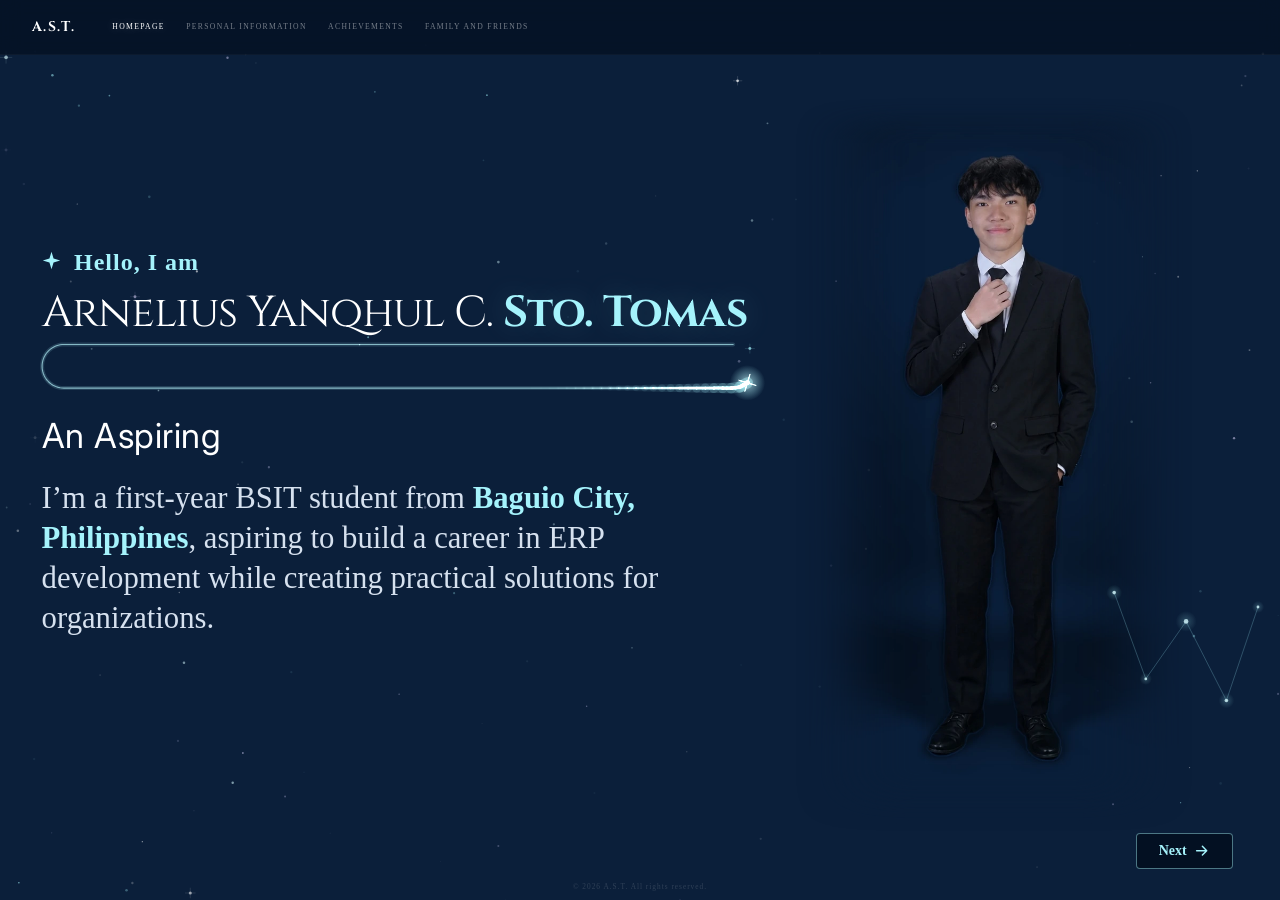
==== commit 7a003bb2: "Add files via upload" ====
--- a/index.html
+++ b/index.html
@@ -12,8 +12,44 @@
     <link rel="preconnect" href="https://fonts.gstatic.com" crossorigin>
     <link href="https://fonts.googleapis.com/css2?family=Cinzel:wght@400;700&family=Inter:wght@200;400;500;600&display=swap" rel="stylesheet">
     <link rel="stylesheet" href="styles.css">
+    <!-- Marks the page for the shooting-star intro (skipped when the visitor prefers reduced motion).
+         Until the stars have drawn them, the info pill and social squares stay blank. -->
+    <script>
+        /* Motion flags (skipped when the visitor prefers reduced motion): trace-on = shooting stars draw the pill and
+           squares; pop-on = the page elements pop in one by one. pop-go starts the pop once the page has been measured. */
+        if (!window.matchMedia('(prefers-reduced-motion: reduce)').matches) {
+            document.documentElement.classList.add('trace-on', 'pop-on');
+            setTimeout(function () { document.documentElement.classList.add('pop-go'); }, 2600);   /* failsafe */
+        }
+    </script>
 </head>
 <body>
+
+    <!-- BACKGROUND SKY (faint drifting stars) and CONSTELLATION (drawn by the script below) -->
+    <canvas id="hp-sky" aria-hidden="true"></canvas>
+    <svg id="hp-const" aria-hidden="true" focusable="false">
+        <defs>
+            <radialGradient id="hp-halo">
+                <stop offset="0" stop-color="#a5f3fc" stop-opacity=".5"/>
+                <stop offset="1" stop-color="#a5f3fc" stop-opacity="0"/>
+            </radialGradient>
+            <radialGradient id="hp-floor">
+                <stop offset="0" stop-color="#a5f3fc" stop-opacity=".34"/>
+                <stop offset=".55" stop-color="#5fd4ee" stop-opacity=".12"/>
+                <stop offset="1" stop-color="#5fd4ee" stop-opacity="0"/>
+            </radialGradient>
+            <radialGradient id="hp-shadow">
+                <stop offset="0" stop-color="#000" stop-opacity=".7"/>
+                <stop offset="1" stop-color="#000" stop-opacity="0"/>
+            </radialGradient>
+        </defs>
+        <g class="hp-c-floor"></g>
+        <g class="hp-c-lines"></g>
+        <g class="hp-c-nodes"></g>
+    </svg>
+
+    <!-- SHOOTING STARS that draw the info pill and the social squares on load -->
+    <canvas id="hp-trace" aria-hidden="true"></canvas>
 
     <!-- HEADER NAVIGATION BAR -->
     <nav class="navbar">
@@ -32,12 +68,12 @@
     <div class="split-hero-container">
         
         <!-- LEFT PANEL: PERSONAL INFOGRAPHICS AND TYPOGRAPHY -->
-        <div class="hero-left-content animate-fade-up">
+        <div class="hero-left-content">
             
             <p class="profile-greeting">Hello, I am</p>
 
             <h1 class="profile-name">
-                Arnelius Yanqhul<br>
+                Arnelius Yanqhul C.
                 <span class="highlight-surname">Sto. Tomas</span>
             </h1>
 
@@ -86,17 +122,17 @@
         </div>
 
         <!-- RIGHT PANEL: YOUR PERSONAL PROFILE PORTRAIT OVERLAY CARD -->
-        <div class="hero-right-media animate-fade-up-delayed">
+        <div class="hero-right-media">
             <div class="portrait-column">
                 <div class="portrait-stage">
                     <div class="portrait-frame">
-                        <img src="me.webp" alt="Arnelius Sto. Tomas in a black suit, full-body portrait" class="profile-portrait" width="798" height="1309" fetchpriority="high" decoding="async">
+                        <img src="me.webp" alt="Arnelius Sto. Tomas in a black suit, full-body portrait" class="profile-portrait" width="800" height="1403" fetchpriority="high" decoding="async">
                     </div>
                 </div>
             </div>
         </div>
 
-        <a class="next-page-link animate-fade-up-delayed" href="about.html" title="About me">
+        <a class="next-page-link" href="about.html" title="About me">
             Next <svg aria-hidden="true" focusable="false" viewBox="0 0 24 24"><path d="M5 12h14m-6-6 6 6-6 6"/></svg>
         </a>
 
@@ -107,5 +143,480 @@
         <p>© 2026 A.S.T. All rights reserved.</p>
     </footer>
 
+    <script>
+        /* Homepage sky: faint drifting stars, plus a simple constellation that frames the portrait.
+           Nothing plays on load - the page is fully visible immediately. */
+        (function () {
+            const reduce = window.matchMedia('(prefers-reduced-motion: reduce)').matches;
+            const sky = document.getElementById('hp-sky');
+            const svg = document.getElementById('hp-const');
+            const gFloor = svg.querySelector('.hp-c-floor');
+            const gLines = svg.querySelector('.hp-c-lines');
+            const gNodes = svg.querySelector('.hp-c-nodes');
+            const sctx = sky.getContext('2d');
+            const NS = 'http://www.w3.org/2000/svg';
+            const $ = function (s) { return document.querySelector(s); };
+            let W = 0, H = 0, dpr = 1;
+
+            function seeded(seed) {
+                return function () {
+                    seed |= 0; seed = seed + 0x6D2B79F5 | 0;
+                    let t = Math.imul(seed ^ seed >>> 15, 1 | seed);
+                    t = t + Math.imul(t ^ t >>> 7, 61 | t) ^ t;
+                    return ((t ^ t >>> 14) >>> 0) / 4294967296;
+                };
+            }
+            const clamp = function (v, a, b) { return Math.max(a, Math.min(b, v)); };
+
+            /* ---------- 1. faint background stars (with a very faint link to the cursor) ---------- */
+            const tints = ['255,255,255', '215,250,255', '165,243,252', '221,214,254'];
+            const mouse = { x: -9999, y: -9999 };
+            const MOUSE_LINK = 150;
+            let stars = [], skyRaf = 0;
+
+            function buildSky() {
+                dpr = Math.min(window.devicePixelRatio || 1, 2);
+                W = window.innerWidth; H = window.innerHeight;
+                sky.width = Math.round(W * dpr); sky.height = Math.round(H * dpr);
+                sky.style.width = W + 'px'; sky.style.height = H + 'px';
+                sctx.setTransform(dpr, 0, 0, dpr, 0, 0);
+                const rnd = seeded(2008);
+                const count = clamp(Math.round(W * H / 8200), 55, 290);
+                stars = [];
+                for (let i = 0; i < count; i++) {
+                    const big = rnd() > 0.94;
+                    stars.push({
+                        x: rnd() * W, y: rnd() * H,
+                        r: big ? 1.3 + rnd() * 0.6 : 0.55 + rnd() * 0.8,
+                        vx: (rnd() - 0.5) * 0.035, vy: (rnd() - 0.5) * 0.022,
+                        ph: rnd() * 6.283, sp: 0.0006 + rnd() * 0.0012,
+                        a: big ? 0.8 : 0.36 + rnd() * 0.36,
+                        c: tints[Math.floor(rnd() * tints.length)], big: big
+                    });
+                }
+                drawSky(0);
+            }
+            function drawSky(t) {
+                sctx.clearRect(0, 0, W, H);
+                for (const s of stars) {
+                    if (!reduce) {
+                        s.x += s.vx; s.y += s.vy;
+                        if (s.x < -5) s.x = W + 5; else if (s.x > W + 5) s.x = -5;
+                        if (s.y < -5) s.y = H + 5; else if (s.y > H + 5) s.y = -5;
+                    }
+                    const tw = reduce ? 0.9 : 0.55 + 0.45 * Math.sin(t * s.sp + s.ph);
+                    const a = s.a * tw;
+                    if (!reduce) {
+                        const dx = s.x - mouse.x, dy = s.y - mouse.y, d = Math.sqrt(dx * dx + dy * dy);
+                        if (d < MOUSE_LINK) {
+                            sctx.strokeStyle = 'rgba(165,243,252,' + ((1 - d / MOUSE_LINK) * 0.1).toFixed(3) + ')';
+                            sctx.lineWidth = 0.7;
+                            sctx.beginPath(); sctx.moveTo(s.x, s.y); sctx.lineTo(mouse.x, mouse.y); sctx.stroke();
+                        }
+                    }
+                    sctx.fillStyle = 'rgba(' + s.c + ',' + a.toFixed(3) + ')';
+                    sctx.beginPath(); sctx.arc(s.x, s.y, s.r, 0, 6.283); sctx.fill();
+                    if (s.big) {
+                        sctx.strokeStyle = 'rgba(' + s.c + ',' + (a * 0.35).toFixed(3) + ')';
+                        sctx.lineWidth = 0.6;
+                        sctx.beginPath();
+                        sctx.moveTo(s.x - s.r * 3.4, s.y); sctx.lineTo(s.x + s.r * 3.4, s.y);
+                        sctx.moveTo(s.x, s.y - s.r * 3.4); sctx.lineTo(s.x, s.y + s.r * 3.4);
+                        sctx.stroke();
+                    }
+                }
+            }
+            function skyLoop(t) { drawSky(t); skyRaf = requestAnimationFrame(skyLoop); }
+
+            /* ---------- 2. the constellation ---------- */
+            function svgEl(name, attrs) {
+                const e = document.createElementNS(NS, name);
+                for (const k in attrs) e.setAttribute(k, attrs[k]);
+                return e;
+            }
+            function rectOf(sel) {
+                const el = $(sel); if (!el) return null;
+                const r = el.getBoundingClientRect();
+                return r.width > 0 && r.height > 0 ? r : null;
+            }
+
+            /* Several constellations take turns in the empty parts of the sky: each one lights up star by star,
+               joins its lines, twinkles for a while, then fades away while another appears somewhere else. */
+            const SHAPES = {
+                dipper:     { pts: [[0, .30], [.20, .185], [.38, .14], [.54, .21], [.57, .475], [.98, .44], [1, .16]],
+                              links: [[0, 1], [1, 2], [2, 3], [3, 4], [4, 5], [5, 6], [6, 3]], big: [2, 6] },
+                cassiopeia: { pts: [[0, .2], [.22, .8], [.5, .4], [.78, .95], [1, .3]],
+                              links: [[0, 1], [1, 2], [2, 3], [3, 4]], big: [2] },
+                cygnus:     { pts: [[.5, 0], [.5, .42], [.5, 1], [.08, .3], [.92, .54]],
+                              links: [[0, 1], [1, 2], [3, 1], [1, 4]], big: [0, 1] },
+                orion:      { pts: [[.2, 0], [.55, .06], [.85, .02], [.38, .52], [.5, .5], [.62, .48], [.18, 1], [.84, .97]],
+                              links: [[0, 1], [1, 2], [0, 3], [3, 4], [4, 5], [5, 2], [3, 6], [5, 7]], big: [0, 7] },
+                lyra:       { pts: [[.35, 0], [.2, .5], [.8, .62], [.72, 1], [.12, .88]],
+                              links: [[0, 1], [0, 2], [1, 2], [2, 3], [3, 4], [4, 1]], big: [0] },
+                crown:      { pts: [[0, .8], [.14, .35], [.33, .08], [.52, 0], [.72, .1], [.88, .4], [1, .85]],
+                              links: [[0, 1], [1, 2], [2, 3], [3, 4], [4, 5], [5, 6]], big: [3] }
+            };
+            const MAX_SHOWN = 3;
+            let slots = [], cons = [], loopTimer = 0, lastShape = '';
+
+            function stopConstellations() {
+                clearTimeout(loopTimer);
+                cons.forEach(function (c) { clearTimeout(c.t1); clearTimeout(c.t2); });
+                cons = []; gLines.textContent = '';
+            }
+
+            /* build one constellation inside a slot (a rectangle of empty sky) */
+            function placeConstellation(slot, name, S) {
+                const sh = SHAPES[name];
+                let minX = 1e9, minY = 1e9, maxX = -1e9, maxY = -1e9;
+                sh.pts.forEach(function (p) { minX = Math.min(minX, p[0]); maxX = Math.max(maxX, p[0]); minY = Math.min(minY, p[1]); maxY = Math.max(maxY, p[1]); });
+                const bw = maxX - minX, bh = maxY - minY;
+                const sc = Math.min(slot.w / bw, slot.h / bh, 300 * S / Math.max(bw, bh));
+                if (Math.max(bw, bh) * sc < 74 * S) return null;                       /* too small to read: try another */
+                const sw = bw * sc, shh = bh * sc;
+                const x0 = slot.x + (slot.w - sw) / 2 + (Math.random() - 0.5) * (slot.w - sw) * 0.7;
+                const y0 = slot.y + (slot.h - shh) / 2 + (Math.random() - 0.5) * (slot.h - shh) * 0.7;
+                const xy = sh.pts.map(function (p) { return [x0 + (p[0] - minX) * sc, y0 + (p[1] - minY) * sc]; });
+
+                const g = svgEl('g', { class: 'hp-cn' });
+                const first = sh.pts.map(function () { return 0; });
+                sh.links.forEach(function (l, i) {
+                    const d = (i * 0.34).toFixed(2);
+                    g.appendChild(svgEl('line', { class: 'hp-cn-line', pathLength: 1, style: '--d:' + d + 's',
+                        x1: xy[l[0]][0].toFixed(1), y1: xy[l[0]][1].toFixed(1), x2: xy[l[1]][0].toFixed(1), y2: xy[l[1]][1].toFixed(1) }));
+                    if (i === 0) first[l[0]] = 0;
+                });
+                const when = sh.pts.map(function () { return 99; });
+                sh.links.forEach(function (l, i) {
+                    when[l[0]] = Math.min(when[l[0]], i * 0.34);
+                    when[l[1]] = Math.min(when[l[1]], i * 0.34 + 0.6);
+                });
+                xy.forEach(function (p, i) {
+                    const size = sh.big.indexOf(i) >= 0 ? 2 : (i % 3 === 0 ? 1 : 0);
+                    const at = svgEl('g', { transform: 'translate(' + p[0].toFixed(1) + ' ' + p[1].toFixed(1) + ')' });
+                    const inner = svgEl('g', { class: 'hp-c-node hp-cn-star', style: '--d:' + (when[i] > 90 ? 0 : when[i]).toFixed(2) + 's;--i:' + i });
+                    inner.appendChild(svgEl('circle', { class: 'halo', r: [7, 9, 12][size] * Math.max(S, 0.85), fill: 'url(#hp-halo)' }));
+                    inner.appendChild(svgEl('circle', { class: 'core', r: [1.4, 1.8, 2.3][size] }));
+                    at.appendChild(inner); g.appendChild(at);
+                });
+                gLines.appendChild(g);
+                return g;
+            }
+
+            function showOne(S) {
+                if (cons.length >= MAX_SHOWN) return;
+                const free = slots.filter(function (sl) { return !cons.some(function (c) { return c.slot === sl; }); });
+                const shown = cons.map(function (c) { return c.name; });
+                const names = Object.keys(SHAPES).filter(function (n) { return n !== lastShape && shown.indexOf(n) < 0; });
+                free.sort(function () { return Math.random() - 0.5; });
+                names.sort(function () { return Math.random() - 0.5; });
+                for (let i = 0; i < free.length; i++) {
+                    for (let k = 0; k < names.length; k++) {
+                        const g = placeConstellation(free[i], names[k], S);
+                        if (!g) continue;
+                        const c = { g: g, slot: free[i], name: names[k] };
+                        cons.push(c); lastShape = names[k];
+                        g.getBoundingClientRect();                       /* make sure the start state is painted */
+                        g.classList.add('on');
+                        if (!reduce) {
+                            c.t1 = setTimeout(function () {                  /* fade away ... */
+                                g.classList.add('off');
+                                c.t2 = setTimeout(function () { g.remove(); cons = cons.filter(function (x) { return x !== c; }); }, 2600);
+                            }, 10500 + Math.random() * 3000);
+                        }
+                        return;
+                    }
+                }
+            }
+
+            function drawConstellation() {
+                stopConstellations();
+                svg.setAttribute('viewBox', '0 0 ' + W + ' ' + H);
+
+                const P = rectOf('.profile-portrait');           /* the portrait */
+                const nav = rectOf('.navbar');
+                const greet = rectOf('.profile-greeting');
+                const next = rectOf('.next-page-link');
+                if (!P) return;
+                const wide = P.left > W * 0.45;                  /* side-by-side layout (laptop / desktop) */
+                const S = clamp(Math.min(W / 1456, H / 819), 0.75, 1.5);
+                const navB = nav ? nav.bottom : 60;
+                /* the figure occupies roughly x 29-74%, y 8-90% of the photo */
+                const figL = P.left + P.width * 0.29, figR = P.left + P.width * 0.74;
+                const add = function (x0, y0, x1, y1) { if (x1 - x0 >= 70 * S && y1 - y0 >= 48 * S) slots.push({ x: x0, y: y0, w: x1 - x0, h: y1 - y0 }); };
+                slots = [];
+
+                if (wide) {
+                    const desc = rectOf('.profile-description'), soc = rectOf('.social-links');
+                    const lastBtn = document.querySelector('.social-links a:last-child');
+                    const socR = lastBtn ? lastBtn.getBoundingClientRect().right : 360;
+                    const socB = soc ? soc.bottom : H * 0.78;
+                    const descB = desc ? desc.bottom : H * 0.68;
+                    const gTop = greet ? greet.top - 28 : navB + 140;
+                    add(24, navB + 24, figL - 22, gTop);                              /* top band above the greeting */
+                    add(figR + 18, navB + 24, W - 22, H * 0.48);                      /* right of the figure, upper */
+                    add(figR + 18, H * 0.5, W - 22, (next ? next.top : H - 70) - 22); /* right of the figure, lower */
+                    add(socR + 40, descB + 28, figL - 26, H - 36);                    /* bottom middle */
+                    add(24, socB + 26, socR + 16, H - 44);                            /* bottom left, under the icons */
+                } else {
+                    /* narrow screens: small ones above the text, beside the portrait and under the Next button */
+                    add(14, navB + 8, W - 14, greet ? greet.top - 14 : navB + 70);
+                    add(8, P.top, P.left - 8, P.bottom);
+                    add(P.right + 8, P.top, W - 8, P.bottom);
+                    if (next) add(14, next.bottom + 8, W - 14, H - 34);
+                }
+                if (!slots.length) return;
+
+                if (reduce) {                                    /* no motion: a few stay put */
+                    for (let i = 0; i < Math.min(3, slots.length); i++) showOne(S);
+                    return;
+                }
+                const maxNow = wide ? MAX_SHOWN : 2;
+                const loop = function () {
+                    if (cons.length < maxNow) showOne(S);
+                    loopTimer = setTimeout(loop, 3300 + Math.random() * 1500);
+                };
+                loopTimer = setTimeout(loop, 1700);
+            }
+
+            /* ---------- name: one line, as wide as the info pill under it ---------- */
+            function fitName() {
+                const name = $('.profile-name'), badge = $('.student-badge');
+                if (!name || !badge) return;
+                name.style.fontSize = '';
+                if (window.innerWidth < 1024) return;
+                const cur = parseFloat(getComputedStyle(name).fontSize);
+                const range = document.createRange(); range.selectNodeContents(name);
+                const natural = range.getBoundingClientRect().width;
+                const target = badge.getBoundingClientRect().width;
+                if (natural > target && natural > 0) name.style.fontSize = (cur * target / natural * 0.99).toFixed(2) + 'px';
+            }
+
+            /* ---------- 3. shooting stars that draw the info pill and the social squares ---------- */
+            /* Each star flies in from the upper right, then circles the outline of its shape, leaving a
+               glowing trail behind it. When the loop closes, the real border, fill and icons fade in. */
+            const tcv = document.getElementById('hp-trace');
+            const tctx = tcv.getContext('2d');
+            const html = document.documentElement;
+            const PI = Math.PI;
+            let queue = [], jobs = [], dust = [], traceRaf = 0, traceT0 = 0, traceLast = 0;
+
+            function sizeTrace() {
+                tcv.width = Math.round(W * dpr); tcv.height = Math.round(H * dpr);
+                tcv.style.width = W + 'px'; tcv.style.height = H + 'px';
+                tctx.setTransform(dpr, 0, 0, dpr, 0, 0);
+            }
+            const easeInOut = function (t) { return 0.5 - 0.5 * Math.cos(PI * t); };
+
+            /* points of a rounded rectangle, starting at the top-right and running counter-clockwise */
+            function outline(x, y, w, h, r) {
+                const pts = [], step = 2;
+                function line(ax, ay, bx, by) {
+                    const n = Math.max(1, Math.ceil(Math.hypot(bx - ax, by - ay) / step));
+                    for (let i = 0; i < n; i++) pts.push(ax + (bx - ax) * i / n, ay + (by - ay) * i / n);
+                }
+                function arc(cx, cy, a0, a1) {
+                    const n = Math.max(1, Math.ceil(Math.abs(a1 - a0) * r / step));
+                    for (let i = 0; i < n; i++) { const a = a0 + (a1 - a0) * i / n; pts.push(cx + r * Math.cos(a), cy + r * Math.sin(a)); }
+                }
+                line(x + w - r, y, x + r, y);
+                arc(x + r, y + r, -PI / 2, -PI);
+                line(x, y + r, x, y + h - r);
+                arc(x + r, y + h - r, PI, PI / 2);
+                line(x + r, y + h, x + w - r, y + h);
+                arc(x + w - r, y + h - r, PI / 2, 0);
+                line(x + w, y + h - r, x + w, y + r);
+                arc(x + w - r, y + r, 0, -PI / 2);
+                pts.push(x + w - r, y);
+                return pts;
+            }
+
+            function makeJob(item, now, S) {
+                const el = item.el, r = el.getBoundingClientRect(), cs = getComputedStyle(el);
+                if (!(r.width > 0 && r.height > 0)) return null;
+                const bw = parseFloat(cs.borderTopWidth) || 1;
+                const w = r.width - bw, h = r.height - bw;
+                const rad = Math.max(0, Math.min(parseFloat(cs.borderTopLeftRadius) || 0, w / 2, h / 2));
+                const per = outline(r.left + bw / 2, r.top + bw / 2, w, h, rad);
+                /* the approach: a short straight run in from the upper right */
+                const sx = per[0], sy = per[1], ang = item.angle * PI / 180;
+                const Le = item.entry * S, n = Math.max(2, Math.ceil(Le / 2));
+                const pts = [];
+                for (let i = 0; i < n; i++) {
+                    const f = 1 - i / n;
+                    pts.push(sx + Math.cos(ang) * Le * f, sy - Math.sin(ang) * Le * f);
+                }
+                const entryPts = n;
+                for (let i = 0; i < per.length; i++) pts.push(per[i]);
+                const cum = [0];
+                for (let i = 2; i < pts.length; i += 2) cum.push(cum[cum.length - 1] + Math.hypot(pts[i] - pts[i - 2], pts[i + 1] - pts[i - 1]));
+                const total = cum[cum.length - 1];
+                return { el: el, pts: pts, cum: cum, total: total, entryLen: cum[entryPts], entryIdx: entryPts,
+                         start: now, T: total / item.speed / S * 1000, S: S, tail: item.tail * S, doneAt: 0 };
+            }
+            function pointAt(j, u) {
+                const c = j.cum;
+                let lo = 0, hi = c.length - 1;
+                if (u <= 0) return [j.pts[0], j.pts[1], 0];
+                if (u >= j.total) return [j.pts[hi * 2], j.pts[hi * 2 + 1], hi];
+                while (hi - lo > 1) { const m = (lo + hi) >> 1; if (c[m] <= u) lo = m; else hi = m; }
+                const f = (u - c[lo]) / ((c[hi] - c[lo]) || 1);
+                return [j.pts[lo * 2] + (j.pts[hi * 2] - j.pts[lo * 2]) * f, j.pts[lo * 2 + 1] + (j.pts[hi * 2 + 1] - j.pts[lo * 2 + 1]) * f, lo];
+            }
+            function burst(x, y, count, speed) {
+                for (let i = 0; i < count; i++) {
+                    const a = Math.random() * 2 * PI, v = speed * (0.35 + Math.random() * 0.65);
+                    dust.push({ x: x, y: y, vx: Math.cos(a) * v, vy: Math.sin(a) * v, age: 0, life: 380 + Math.random() * 420, r: 0.6 + Math.random() * 0.8 });
+                }
+            }
+
+            function drawJob(j, now, dt) {
+                const S = j.S, k = clamp((now - j.start) / j.T, 0, 1);
+                const u = j.total * easeInOut(k);
+                const post = j.doneAt ? now - j.doneAt : 0;
+
+                /* the outline laid down so far (it is replaced by the real border once the loop closes) */
+                let fade = 1;
+                if (j.doneAt) fade = 1 - clamp((post - 120) / 520, 0, 1);
+                const hi = pointAt(j, u)[2];
+                if (u > j.entryLen && fade > 0) {
+                    tctx.lineCap = 'round'; tctx.lineJoin = 'round';
+                    const path = function () {
+                        tctx.beginPath(); tctx.moveTo(j.pts[j.entryIdx * 2], j.pts[j.entryIdx * 2 + 1]);
+                        for (let i = j.entryIdx + 1; i <= hi; i++) tctx.lineTo(j.pts[i * 2], j.pts[i * 2 + 1]);
+                        const hp = pointAt(j, u); tctx.lineTo(hp[0], hp[1]);
+                    };
+                    path(); tctx.strokeStyle = 'rgba(165,243,252,' + (0.16 * fade).toFixed(3) + ')'; tctx.lineWidth = 4; tctx.stroke();
+                    path(); tctx.strokeStyle = 'rgba(190,247,255,' + (0.55 * fade).toFixed(3) + ')'; tctx.lineWidth = 1.1; tctx.stroke();
+                }
+
+                /* the comet: a tapering trail and a small sparkling head */
+                const shrink = j.doneAt ? 1 - clamp(post / 420, 0, 1) : 1;
+                const appear = clamp(u / (0.45 * j.entryLen), 0, 1);
+                const alpha = appear * (j.doneAt ? 1 - clamp(post / 420, 0, 1) : 1);
+                if (alpha > 0.01) {
+                    const len = j.tail * shrink, N = 26;
+                    let prev = pointAt(j, u);
+                    for (let i = 1; i <= N; i++) {
+                        const ui = u - len * i / N; if (ui <= 0) break;
+                        const q = pointAt(j, ui), f = i / N, a = alpha * Math.pow(1 - f, 1.5);
+                        tctx.lineCap = 'round';
+                        tctx.beginPath(); tctx.moveTo(prev[0], prev[1]); tctx.lineTo(q[0], q[1]);
+                        tctx.strokeStyle = 'rgba(165,243,252,' + (a * 0.22).toFixed(3) + ')'; tctx.lineWidth = (1 - f) * 9 * S + 1; tctx.stroke();
+                        tctx.strokeStyle = 'rgba(232,252,255,' + (a * 0.95).toFixed(3) + ')'; tctx.lineWidth = (1 - f) * 2.6 * S + 0.4; tctx.stroke();
+                        prev = q;
+                    }
+                    const hp = pointAt(j, u), x = hp[0], y = hp[1];
+                    const flare = j.doneAt ? 1 + 0.9 * Math.sin(clamp(post / 420, 0, 1) * PI) : 1;
+                    const R = 15 * S * flare;
+                    const g = tctx.createRadialGradient(x, y, 0, x, y, R);
+                    g.addColorStop(0, 'rgba(200,250,255,' + (0.7 * alpha).toFixed(3) + ')'); g.addColorStop(1, 'rgba(165,243,252,0)');
+                    tctx.fillStyle = g; tctx.beginPath(); tctx.arc(x, y, R, 0, 2 * PI); tctx.fill();
+                    const L = 7.5 * S * flare, rot = u / 38;
+                    tctx.lineWidth = 1; tctx.strokeStyle = 'rgba(255,255,255,' + (0.9 * alpha).toFixed(3) + ')';
+                    tctx.beginPath();
+                    tctx.moveTo(x - L * Math.cos(rot), y - L * Math.sin(rot)); tctx.lineTo(x + L * Math.cos(rot), y + L * Math.sin(rot));
+                    tctx.moveTo(x + L * Math.sin(rot), y - L * Math.cos(rot)); tctx.lineTo(x - L * Math.sin(rot), y + L * Math.cos(rot));
+                    tctx.stroke();
+                    tctx.fillStyle = 'rgba(255,255,255,' + alpha.toFixed(3) + ')';
+                    tctx.beginPath(); tctx.arc(x, y, 1.9 * S, 0, 2 * PI); tctx.fill();
+                    if (!j.doneAt && Math.random() < 0.55) {
+                        dust.push({ x: x, y: y, vx: (Math.random() - 0.5) * 26, vy: (Math.random() - 0.5) * 26 + 6, age: 0, life: 420 + Math.random() * 380, r: 0.5 + Math.random() * 0.8 });
+                    }
+                }
+
+                /* the loop just closed: reveal the real element and give a little sparkle burst */
+                if (k >= 1 && !j.doneAt) {
+                    j.doneAt = now;
+                    const e = j.el;
+                    e.classList.add('traced', 'tr-fade');
+                    setTimeout(function () { e.classList.remove('tr-fade'); }, 1100);
+                    const hp = pointAt(j, j.total);
+                    burst(hp[0], hp[1], 9, 70 * S);
+                }
+                return !(j.doneAt && post > 700);
+            }
+
+            function traceFrame(now) {
+                const dt = traceLast ? Math.min(50, now - traceLast) : 16;
+                traceLast = now;
+                tctx.clearRect(0, 0, W, H);
+                tctx.globalCompositeOperation = 'lighter';
+                /* start the shapes whose turn has come (measured at that moment, so they match the live layout) */
+                while (queue.length && now - traceT0 >= queue[0].at) {
+                    const it = queue.shift(), j = makeJob(it, now, it.S);
+                    if (j) jobs.push(j); else it.el.classList.add('traced');
+                }
+                jobs = jobs.filter(function (j) { return drawJob(j, now, dt); });
+                for (let i = dust.length - 1; i >= 0; i--) {
+                    const d = dust[i]; d.age += dt;
+                    if (d.age > d.life) { dust.splice(i, 1); continue; }
+                    d.x += d.vx * dt / 1000; d.y += d.vy * dt / 1000;
+                    tctx.fillStyle = 'rgba(215,250,255,' + (0.8 * (1 - d.age / d.life)).toFixed(3) + ')';
+                    tctx.beginPath(); tctx.arc(d.x, d.y, d.r, 0, 2 * PI); tctx.fill();
+                }
+                tctx.globalCompositeOperation = 'source-over';
+                if (queue.length || jobs.length || dust.length) traceRaf = requestAnimationFrame(traceFrame);
+                else { traceRaf = 0; tctx.clearRect(0, 0, W, H); }
+            }
+
+            /* show everything right away (resize mid-animation, or a safety net) */
+            function finishTrace() {
+                queue = []; jobs = []; dust = [];
+                cancelAnimationFrame(traceRaf); traceRaf = 0;
+                tctx.clearRect(0, 0, W, H);
+                document.querySelectorAll('.student-badge, .social-links a').forEach(function (e) { e.classList.add('traced'); });
+            }
+
+            function startTrace() {
+                if (!html.classList.contains('trace-on')) return;
+                const pill = $('.student-badge');
+                const btns = Array.prototype.slice.call(document.querySelectorAll('.social-links a'));
+                const b0 = btns[0] && btns[0].getBoundingClientRect();
+                const S = clamp(b0 && b0.width ? b0.width / 54 : 1, 0.8, 1.8);
+                const angles = [24, 33, 18, 29, 22];
+                if (pill) queue.push({ el: pill, at: 750, angle: 18, entry: 320, speed: 1250, tail: 190, S: S });
+                btns.forEach(function (b, i) {
+                    queue.push({ el: b, at: 2000 + i * 210, angle: angles[i % angles.length], entry: 150, speed: 380, tail: 100, S: S });
+                });
+                traceT0 = performance.now(); traceLast = 0;
+                traceRaf = requestAnimationFrame(traceFrame);
+                /* safety net: never leave anything blank */
+                setTimeout(function () { if (queue.length || jobs.length) finishTrace(); else finishTrace(); }, 9000);
+            }
+
+            /* ---------- boot ---------- */
+            buildSky();
+            sizeTrace();
+            fitName();
+            drawConstellation();
+            if (!reduce) {
+                skyRaf = requestAnimationFrame(skyLoop);
+                window.addEventListener('pointermove', function (e) { mouse.x = e.clientX; mouse.y = e.clientY; });
+                document.addEventListener('pointerleave', function () { mouse.x = mouse.y = -9999; });
+                document.addEventListener('visibilitychange', function () {
+                    if (document.hidden) cancelAnimationFrame(skyRaf); else skyRaf = requestAnimationFrame(skyLoop);
+                });
+            }
+            let resizeTimer = 0;
+            window.addEventListener('resize', function () {
+                clearTimeout(resizeTimer);
+                resizeTimer = setTimeout(function () { finishTrace(); buildSky(); sizeTrace(); fitName(); drawConstellation(); }, 120);
+            });
+            /* fonts and the portrait can shift the layout slightly once loaded: redraw once more */
+            const redraw = function () { fitName(); drawConstellation(); };
+            /* the shooting stars start once the fonts have settled, so they trace the final layout */
+            let started = false;
+            const go = function () { if (started) return; started = true; redraw(); html.classList.add('pop-go'); startTrace(); };
+            if (document.fonts && document.fonts.ready) {
+                document.fonts.ready.then(function () { redraw(); go(); });
+                setTimeout(go, 1500);
+            } else {
+                window.addEventListener('load', go);
+            }
+            window.addEventListener('load', function () { if (!started) redraw(); });
+        })();
+    </script>
+
 </body>
 </html>
--- a/styles.css
+++ b/styles.css
@@ -2852,16 +2852,10 @@
     body:not(.about-body):not(.ach-body):not(.fr-body) .portrait-stage {
         width: auto;
         height: 100%;
-        aspect-ratio: 798 / 1309;
+        aspect-ratio: 800 / 1403;
         overflow: visible;
     }
-    /* faint cyan light behind the photo to keep the site's glow */
-    body:not(.about-body):not(.ach-body):not(.fr-body) .portrait-stage::before {
-        inset: 10% -40% 6%;
-        border-radius: 50%;
-        background: radial-gradient(ellipse at 50% 48%, rgba(100, 220, 245, 0.22), transparent 70%);
-        filter: blur(40px);
-    }
+    body:not(.about-body):not(.ach-body):not(.fr-body) .portrait-stage::before { display: none; }
     body:not(.about-body):not(.ach-body):not(.fr-body) .portrait-frame {
         width: 100%;
         height: 100%;
@@ -3245,3 +3239,778 @@
     .fr-heart, .fr-link, .fr-link-mid, .fr-card::before, .fr-wire, .fr-node, .fr-node::before, .fr-node::after,
     .fr-case, .fr-card figcaption, .fr-emblem, .fr-card.is-open .fr-disc, .fr-card.is-open .fr-disc.has-video { animation: none !important; }
 }
+
+
+/* =====================================================================
+   PERSONAL INFORMATION: aurora borealis + constellation edition
+   Everything is scoped to body.pi-body so the other pages are untouched.
+   ===================================================================== */
+@property --iris { syntax: '<percentage>'; inherits: false; initial-value: 0%; }
+
+:root { --intro: 0s; }
+
+body.pi-body { background: #010814; }
+
+/* ---- live sky ---- */
+.pi-sky {
+    position: fixed;
+    inset: 0;
+    z-index: 0;
+    pointer-events: none;
+    background:
+        radial-gradient(120% 70% at 50% 118%, rgba(52, 211, 153, 0.13), transparent 62%),
+        radial-gradient(80% 60% at 92% -6%, rgba(167, 139, 250, 0.14), transparent 62%),
+        radial-gradient(70% 50% at 6% 4%, rgba(34, 211, 238, 0.08), transparent 60%),
+        linear-gradient(180deg, #010814 0%, #04122a 50%, #0a2140 100%);
+}
+
+.pi-aurora {
+    position: fixed;
+    inset: 0;
+    z-index: 0;
+    overflow: hidden;
+    pointer-events: none;
+}
+
+.pi-curtain {
+    position: absolute;
+    left: -12%;
+    width: 124%;
+    top: var(--top);
+    height: var(--h);
+    background: linear-gradient(90deg, transparent 0%, var(--c1) 20%, var(--c2) 48%, var(--c3) 76%, transparent 100%);
+    -webkit-mask-image:
+        linear-gradient(to top, transparent 0%, #000 38%, #000 58%, transparent 100%),
+        repeating-linear-gradient(90deg, #000 0, rgba(0, 0, 0, 0.18) 1.4%, #000 3.1%, rgba(0, 0, 0, 0.5) 4.3%, #000 5.6%);
+    mask-image:
+        linear-gradient(to top, transparent 0%, #000 38%, #000 58%, transparent 100%),
+        repeating-linear-gradient(90deg, #000 0, rgba(0, 0, 0, 0.18) 1.4%, #000 3.1%, rgba(0, 0, 0, 0.5) 4.3%, #000 5.6%);
+    -webkit-mask-composite: source-in;
+    mask-composite: intersect;
+    filter: blur(14px) saturate(1.35);
+    mix-blend-mode: screen;
+    opacity: var(--o);
+    transform-origin: 50% 100%;
+    animation: pi-sway var(--dur) ease-in-out infinite alternate;
+}
+.pi-c1 { --top: 2%;  --h: 62%; --o: 0.62; --dur: 17s; --c1: rgba(16, 185, 129, 0.0); --c2: rgba(52, 211, 153, 0.95); --c3: rgba(34, 211, 238, 0.85); --sx: 6%;  --sk: -7deg; }
+.pi-c2 { --top: 12%; --h: 52%; --o: 0.46; --dur: 23s; --c1: rgba(167, 139, 250, 0.7); --c2: rgba(110, 231, 183, 0.8); --c3: rgba(56, 189, 248, 0.0); --sx: -7%; --sk: 8deg; animation-delay: -6s; }
+.pi-c3 { --top: 24%; --h: 46%; --o: 0.34; --dur: 29s; --c1: rgba(244, 114, 182, 0.0); --c2: rgba(192, 132, 252, 0.9); --c3: rgba(45, 212, 191, 0.75); --sx: 5%;  --sk: -4deg; animation-delay: -11s; }
+
+.pi-glow {
+    position: absolute;
+    left: 10%;
+    top: -22%;
+    width: 80%;
+    height: 70%;
+    background: radial-gradient(ellipse at 50% 50%, rgba(52, 211, 153, 0.16), rgba(34, 211, 238, 0.07) 45%, transparent 70%);
+    filter: blur(30px);
+    animation: pi-breathe 14s ease-in-out infinite alternate;
+}
+
+@keyframes pi-sway {
+    0%   { transform: translateX(calc(var(--sx) * -1)) skewX(var(--sk)) scaleY(0.88); }
+    100% { transform: translateX(var(--sx)) skewX(calc(var(--sk) * -1)) scaleY(1.12); }
+}
+@keyframes pi-breathe {
+    from { opacity: 0.55; transform: scale(0.96); }
+    to   { opacity: 1;    transform: scale(1.06); }
+}
+
+#pi-stars {
+    position: fixed;
+    inset: 0;
+    z-index: 1;
+    pointer-events: none;
+}
+
+/* ---- entrance for page content (waits for the intro through --intro) ---- */
+.pi-rise {
+    animation: pi-rise 1.1s cubic-bezier(0.16, 1, 0.3, 1) calc(var(--intro) + var(--i, 0) * 0.14s) both;
+}
+@keyframes pi-rise {
+    from { opacity: 0; transform: translateY(26px); filter: blur(6px); }
+    to   { opacity: 1; transform: none;             filter: blur(0); }
+}
+
+/* ---- intro overlay ---- */
+#pi-intro { display: none; }
+.pi-intro-on #pi-intro {
+    display: block;
+    position: fixed;
+    inset: 0;
+    z-index: 100;
+    overflow: hidden;
+    background: radial-gradient(ellipse at 50% 45%, #04132b 0%, #010814 70%);
+    -webkit-mask-image: radial-gradient(circle at 50% 46%, transparent calc(var(--iris) - 14%), #000 var(--iris));
+    mask-image: radial-gradient(circle at 50% 46%, transparent calc(var(--iris) - 14%), #000 var(--iris));
+    --iris: 0%;
+    animation: pi-iris 1.15s cubic-bezier(0.55, 0, 0.35, 1) 2.55s forwards;
+}
+@keyframes pi-iris {
+    from { --iris: 0%; opacity: 1; }
+    85%  { opacity: 1; }
+    to   { --iris: 150%; opacity: 0; }
+}
+.pi-intro-on #pi-intro.pi-skipping {
+    animation: pi-skip 0.5s ease forwards;
+}
+@keyframes pi-skip { to { opacity: 0; } }
+
+.pi-intro-dust {
+    position: absolute;
+    inset: 0;
+    background:
+        radial-gradient(1.5px 1.5px at 8% 18%, #fff, transparent), radial-gradient(1px 1px at 17% 64%, #d7faff, transparent),
+        radial-gradient(2px 2px at 26% 86%, #a5f3fc, transparent), radial-gradient(1px 1px at 33% 28%, #fff, transparent),
+        radial-gradient(1.5px 1.5px at 46% 92%, #d7faff, transparent), radial-gradient(1px 1px at 58% 14%, #fff, transparent),
+        radial-gradient(2px 2px at 69% 74%, #a5f3fc, transparent), radial-gradient(1px 1px at 81% 36%, #fff, transparent),
+        radial-gradient(1.5px 1.5px at 90% 88%, #d7faff, transparent), radial-gradient(1px 1px at 96% 52%, #fff, transparent),
+        radial-gradient(1px 1px at 4% 48%, #fff, transparent), radial-gradient(2px 2px at 12% 8%, #a5f3fc, transparent),
+        radial-gradient(1px 1px at 40% 8%, #d7faff, transparent), radial-gradient(1.5px 1.5px at 64% 6%, #fff, transparent),
+        radial-gradient(1px 1px at 76% 90%, #fff, transparent), radial-gradient(1.5px 1.5px at 86% 12%, #a5f3fc, transparent);
+    opacity: 0;
+    animation: pi-fade-in 1.1s ease 0.1s forwards, fr-twinkle 5s ease-in-out 1.2s infinite;
+}
+
+.pi-intro-aurora {
+    position: absolute;
+    inset: 0;
+    opacity: 0;
+    background:
+        radial-gradient(60% 40% at 50% 100%, rgba(52, 211, 153, 0.34), transparent 70%),
+        radial-gradient(45% 35% at 28% 92%, rgba(167, 139, 250, 0.3), transparent 70%),
+        radial-gradient(45% 35% at 74% 94%, rgba(34, 211, 238, 0.28), transparent 70%);
+    animation: pi-fade-in 0.9s ease 1.7s forwards;
+}
+@keyframes pi-fade-in { to { opacity: 1; } }
+
+.pi-shooting {
+    position: absolute;
+    top: 14%;
+    left: -10%;
+    width: calc(180 * var(--u, 1px));
+    height: 2px;
+    background: linear-gradient(90deg, transparent, rgba(215, 250, 255, 0.95));
+    border-radius: 2px;
+    filter: drop-shadow(0 0 6px #a5f3fc);
+    opacity: 0;
+    transform: rotate(18deg);
+    animation: pi-shoot 1.1s cubic-bezier(0.3, 0.1, 0.5, 1) 0.55s forwards;
+}
+@keyframes pi-shoot {
+    0%   { opacity: 0; transform: translate(0, 0) rotate(18deg); }
+    15%  { opacity: 1; }
+    100% { opacity: 0; transform: translate(130vw, 42vh) rotate(18deg); }
+}
+
+.pi-intro-svg {
+    position: absolute;
+    left: 50%;
+    top: 46%;
+    width: min(62vw, 120vh);
+    height: auto;
+    transform: translate(-50%, -50%);
+    overflow: visible;
+    animation: pi-letters-out 0.9s ease-in 2.6s forwards;
+}
+@keyframes pi-letters-out { to { opacity: 0; transform: translate(-50%, -50%) scale(1.35); } }
+
+.pi-ln {
+    fill: none;
+    stroke: #c9f6ff;
+    stroke-width: 2.2;
+    stroke-linecap: round;
+    stroke-linejoin: round;
+    stroke-dasharray: 1;
+    stroke-dashoffset: 1;
+    filter: drop-shadow(0 0 5px rgba(165, 243, 252, 0.8));
+    animation: pi-draw var(--t) cubic-bezier(0.4, 0, 0.2, 1) var(--d) forwards, pi-line-hue 1.6s ease 2.1s forwards;
+}
+@keyframes pi-draw { to { stroke-dashoffset: 0; } }
+@keyframes pi-line-hue { to { stroke: #86efac; filter: drop-shadow(0 0 9px rgba(110, 231, 183, 0.95)); } }
+
+.pi-dots circle {
+    fill: #ffffff;
+    opacity: 0;
+    transform-box: fill-box;
+    transform-origin: center;
+    filter: drop-shadow(0 0 6px #a5f3fc);
+    animation: pi-pop 0.55s cubic-bezier(0.2, 1.6, 0.4, 1) var(--d) forwards, pi-dot-pulse 1.1s ease-in-out 2.0s 1;
+}
+@keyframes pi-pop {
+    from { opacity: 0; transform: scale(0.1); }
+    to   { opacity: 1; transform: scale(1); }
+}
+@keyframes pi-dot-pulse {
+    50% { transform: scale(1.9); filter: drop-shadow(0 0 14px #6ee7b7); }
+}
+
+.pi-intro-caption {
+    position: absolute;
+    left: 0;
+    right: 0;
+    top: calc(46% + min(31vw, 60vh) * 0.62);
+    margin: 0;
+    text-align: center;
+    font-family: 'Cinzel', serif;
+    font-size: clamp(0.8rem, 1.1vw, 1.15rem);
+    letter-spacing: 0.5em;
+    text-transform: uppercase;
+    color: rgba(215, 250, 255, 0.75);
+    opacity: 0;
+    animation: pi-caption 1.7s ease 1.0s forwards;
+}
+@keyframes pi-caption {
+    0%   { opacity: 0; letter-spacing: 0.9em; }
+    35%  { opacity: 1; }
+    80%  { opacity: 1; }
+    100% { opacity: 0.0; letter-spacing: 0.5em; }
+}
+
+/* ---- layout and panel: desktop and laptop ---- */
+@media (min-width: 769px) {
+    body.about-body.pi-body main.pi-page {
+        display: flex;
+        flex-direction: column;
+        justify-content: flex-start;
+        align-items: stretch;
+        width: 96%;
+        max-width: none;
+        height: calc(100svh - 40 * var(--u));
+        padding: calc(100 * var(--u)) 0 0;
+        gap: 0;
+    }
+
+    body.pi-body .pi-content { width: 100%; }
+
+    body.pi-body .pi-content .profile-greeting {
+        margin: 0 0 calc(2 * var(--u));
+        font-size: calc(23 * var(--u));
+    }
+    body.pi-body .pi-content .profile-name {
+        margin: 0 0 calc(12 * var(--u));
+        font-size: calc(54 * var(--u));
+        line-height: 1.05;
+        white-space: nowrap;
+        text-shadow: 0 0 calc(30 * var(--u)) rgba(110, 231, 183, 0.25);
+    }
+    body.pi-body .pi-content .highlight-surname {
+        background: linear-gradient(95deg, #a5f3fc 0%, #6ee7b7 45%, #c4b5fd 100%);
+        -webkit-background-clip: text;
+        background-clip: text;
+        -webkit-text-fill-color: transparent;
+        color: transparent;
+        text-shadow: none;
+        filter: drop-shadow(0 0 calc(16 * var(--u)) rgba(110, 231, 183, 0.35));
+    }
+
+    .pi-panel {
+        position: relative;
+        padding: calc(28 * var(--u)) calc(32 * var(--u)) calc(30 * var(--u));
+        border-radius: calc(16 * var(--u));
+        background: linear-gradient(180deg, rgba(5, 19, 42, 0.74), rgba(2, 10, 24, 0.82));
+        -webkit-backdrop-filter: blur(10px) saturate(1.15);
+        backdrop-filter: blur(10px) saturate(1.15);
+        box-shadow: 0 calc(24 * var(--u)) calc(70 * var(--u)) rgba(0, 0, 0, 0.4);
+    }
+    .pi-panel::before {
+        content: '';
+        position: absolute;
+        inset: 0;
+        padding: 1px;
+        border-radius: inherit;
+        background: linear-gradient(120deg, rgba(110, 231, 183, 0.75), rgba(165, 243, 252, 0.22) 32%, rgba(196, 181, 253, 0.6) 66%, rgba(249, 168, 212, 0.5), rgba(110, 231, 183, 0.75));
+        background-size: 220% 100%;
+        -webkit-mask: linear-gradient(#000 0 0) content-box, linear-gradient(#000 0 0);
+        -webkit-mask-composite: xor;
+        mask: linear-gradient(#000 0 0) content-box exclude, linear-gradient(#000 0 0);
+        pointer-events: none;
+        animation: pi-border 14s linear infinite;
+    }
+    @keyframes pi-border { to { background-position: 220% 0; } }
+
+    .pi-story {
+        display: grid;
+        grid-template-columns: 1fr 1fr;
+        gap: calc(56 * var(--u));
+    }
+    .pi-story h2,
+    .pi-group h2 {
+        display: flex;
+        align-items: center;
+        gap: calc(10 * var(--u));
+        margin: 0 0 calc(9 * var(--u));
+        color: #a5f3fc;
+        font-family: 'Inter', sans-serif;
+        font-size: calc(15 * var(--u));
+        font-weight: 600;
+        letter-spacing: 0.16em;
+        text-transform: uppercase;
+    }
+    .pi-story h2::after,
+    .pi-group h2::after {
+        content: '';
+        flex: 1;
+        height: 1px;
+        background: linear-gradient(to right, rgba(165, 243, 252, 0.35), transparent);
+    }
+    .pi-story p {
+        margin: 0;
+        color: #d6e1ef;
+        font-size: calc(18.5 * var(--u));
+        line-height: 1.42;
+    }
+    .pi-story p strong { color: #a5f3fc; }
+
+    .pi-rule {
+        position: relative;
+        height: 1px;
+        margin: calc(22 * var(--u)) 0 calc(22 * var(--u));
+        background: linear-gradient(to right, transparent, rgba(165, 243, 252, 0.45) 20%, rgba(110, 231, 183, 0.5) 50%, rgba(196, 181, 253, 0.45) 80%, transparent);
+    }
+    .pi-rule::before,
+    .pi-rule::after {
+        content: '';
+        position: absolute;
+        top: 50%;
+        width: calc(12 * var(--u));
+        height: calc(12 * var(--u));
+        transform: translate(-50%, -50%);
+        background: #ffffff;
+        clip-path: polygon(50% 0, 62% 38%, 100% 50%, 62% 62%, 50% 100%, 38% 62%, 0 50%, 38% 38%);
+        filter: drop-shadow(0 0 calc(5 * var(--u)) #6ee7b7);
+    }
+    .pi-rule::before { left: 50%; }
+    .pi-rule::after { left: 20%; width: calc(8 * var(--u)); height: calc(8 * var(--u)); opacity: 0.8; }
+
+    .pi-chart {
+        display: grid;
+        grid-template-columns: 0.92fr 0.88fr 1fr 1.2fr 1.5fr;
+        gap: 0;
+    }
+    .pi-group {
+        min-width: 0;
+        padding: 0 calc(22 * var(--u));
+        border-left: 1px solid rgba(165, 243, 252, 0.11);
+    }
+    .pi-group:first-child { padding-left: 0; border-left: 0; }
+    .pi-group:last-child { padding-right: 0; }
+    .pi-group dl { margin: 0; }
+
+    .pi-group h2 { color: rgb(var(--acc)); margin-bottom: calc(15 * var(--u)); }
+    .pi-group h2 svg {
+        flex: none;
+        width: calc(21 * var(--u));
+        height: calc(21 * var(--u));
+        fill: none;
+        stroke: currentColor;
+        stroke-width: 1.7;
+        stroke-linecap: round;
+        stroke-linejoin: round;
+        filter: drop-shadow(0 0 calc(4 * var(--u)) rgba(var(--acc), 0.7));
+    }
+    .pi-group h2::after { background: linear-gradient(to right, rgba(var(--acc), 0.4), transparent); }
+
+    /* each field is a star, joined to the next by a thin line */
+    .pi-field {
+        position: relative;
+        padding: 0 0 calc(13 * var(--u)) calc(24 * var(--u));
+    }
+    .pi-field:last-child { padding-bottom: 0; }
+    .pi-field::before {
+        content: '';
+        position: absolute;
+        left: 0;
+        top: calc(1 * var(--u));
+        width: calc(11 * var(--u));
+        height: calc(11 * var(--u));
+        background: #ffffff;
+        clip-path: polygon(50% 0, 62% 38%, 100% 50%, 62% 62%, 50% 100%, 38% 62%, 0 50%, 38% 38%);
+        filter: drop-shadow(0 0 calc(4 * var(--u)) rgb(var(--acc)));
+    }
+    .pi-field:not(:last-child)::after {
+        content: '';
+        position: absolute;
+        left: calc(5 * var(--u));
+        top: calc(13 * var(--u));
+        bottom: calc(-2 * var(--u));
+        width: 1px;
+        background: linear-gradient(to bottom, rgba(var(--acc), 0.7), rgba(var(--acc), 0.22));
+    }
+    .pi-field dt {
+        color: rgba(var(--acc), 0.82);
+        font-family: 'Inter', sans-serif;
+        font-size: calc(12 * var(--u));
+        font-weight: 600;
+        letter-spacing: 0.14em;
+        line-height: 1.3;
+        text-transform: uppercase;
+    }
+    .pi-field dd {
+        margin: calc(1 * var(--u)) 0 0;
+        color: #eaf2fb;
+        font-size: calc(21.5 * var(--u));
+        line-height: 1.25;
+        overflow-wrap: anywhere;
+    }
+    .pi-field dd .dd-line { display: block; }
+    .pi-field dd a { color: inherit; text-decoration: none; transition: color 0.2s ease, text-shadow 0.2s ease; }
+    .pi-field dd a:hover,
+    .pi-field dd a:focus-visible { color: rgb(var(--acc)); text-shadow: 0 0 calc(10 * var(--u)) rgba(var(--acc), 0.6); }
+    .pi-field dd.pi-mail { font-size: calc(17.5 * var(--u)); overflow-wrap: normal; }
+    .pi-field:hover::before { filter: drop-shadow(0 0 calc(8 * var(--u)) rgb(var(--acc))); }
+
+    .pi-duo { display: block; }
+    .pi-duo > div { display: inline-block; vertical-align: top; width: 49%; }
+
+    .pi-socials { display: flex; gap: calc(9 * var(--u)); margin-top: calc(5 * var(--u)) !important; }
+    .pi-socials a {
+        width: calc(38 * var(--u));
+        height: calc(38 * var(--u));
+        display: inline-flex;
+        align-items: center;
+        justify-content: center;
+        color: rgb(var(--acc));
+        border: 1px solid rgba(var(--acc), 0.4);
+        border-radius: calc(7 * var(--u));
+        background: rgba(var(--acc), 0.06);
+        transition: transform 0.2s ease, box-shadow 0.2s ease, background-color 0.2s ease, color 0.2s ease;
+    }
+    .pi-socials a:hover,
+    .pi-socials a:focus-visible {
+        transform: translateY(calc(-3 * var(--u)));
+        color: #020c1b;
+        background: rgb(var(--acc));
+        box-shadow: 0 0 calc(18 * var(--u)) rgba(var(--acc), 0.55);
+        text-shadow: none;
+    }
+    .pi-socials a:focus-visible { outline: 2px solid #ffffff; outline-offset: 3px; }
+    .pi-socials svg { width: calc(19 * var(--u)); height: calc(19 * var(--u)); fill: currentColor; stroke: none; }
+    .pi-socials svg rect, .pi-socials svg circle:not(.social-icon-dot) { fill: none; stroke: currentColor; stroke-width: 1.9; }
+    .pi-socials svg .social-icon-dot { fill: currentColor; stroke: none; }
+    .pi-socials svg .mail-icon-line { fill: none; stroke: currentColor; stroke-width: 1.9; stroke-linecap: round; stroke-linejoin: round; }
+
+    body.pi-body .pi-quote {
+        margin: calc(20 * var(--u)) 0 0;
+        padding: 0 0 0 calc(18 * var(--u));
+        border-left: 0;
+        position: relative;
+    }
+    body.pi-body .pi-quote::before {
+        content: '';
+        position: absolute;
+        left: 0;
+        top: 0;
+        bottom: 0;
+        width: 3px;
+        border-radius: 2px;
+        background: linear-gradient(to bottom, #6ee7b7, #a5f3fc 50%, #c4b5fd);
+        box-shadow: 0 0 calc(10 * var(--u)) rgba(110, 231, 183, 0.5);
+    }
+    body.pi-body .pi-quote p { font-size: calc(21 * var(--u)); line-height: 1.3; }
+    body.pi-body .pi-quote cite { font-size: calc(14.5 * var(--u)); margin-top: calc(3 * var(--u)); color: #86efac; }
+
+    body.pi-body .about-page-actions { z-index: 5; }
+}
+
+/* ---- phones and small tablets: simple stacked, scrollable version ---- */
+@media (max-width: 768px) {
+    html:has(body.pi-body) { overflow: auto; }
+    body.pi-body { height: auto; min-height: 100svh; overflow: auto; display: block; }
+    body.about-body.pi-body main.pi-page { height: auto; padding: 5.5rem 0 6rem; }
+    .pi-panel {
+        position: relative;
+        padding: 1.2rem 1.1rem;
+        border-radius: 14px;
+        border: 1px solid rgba(165, 243, 252, 0.22);
+        background: rgba(3, 12, 28, 0.78);
+    }
+    .pi-story { display: grid; gap: 1rem; }
+    .pi-story h2, .pi-group h2 {
+        display: flex; align-items: center; gap: 0.5rem; margin: 0 0 0.6rem;
+        color: #a5f3fc; font-family: 'Inter', sans-serif; font-size: 0.85rem; font-weight: 600; letter-spacing: 0.14em; text-transform: uppercase;
+    }
+    .pi-group h2 { color: rgb(var(--acc)); }
+    .pi-group h2 svg { width: 1.1rem; height: 1.1rem; fill: none; stroke: currentColor; stroke-width: 1.7; stroke-linecap: round; stroke-linejoin: round; }
+    .pi-story p { margin: 0; color: #d6e1ef; font-size: 0.98rem; line-height: 1.45; }
+    .pi-story p strong { color: #a5f3fc; }
+    .pi-rule { height: 1px; margin: 1.1rem 0; background: linear-gradient(to right, transparent, rgba(165, 243, 252, 0.45), transparent); }
+    .pi-chart { display: grid; gap: 1.3rem; }
+    .pi-group dl { margin: 0; }
+    .pi-field { position: relative; padding: 0 0 0.7rem 1.4rem; }
+    .pi-field::before {
+        content: ''; position: absolute; left: 0; top: 0.1rem; width: 0.7rem; height: 0.7rem; background: #fff;
+        clip-path: polygon(50% 0, 62% 38%, 100% 50%, 62% 62%, 50% 100%, 38% 62%, 0 50%, 38% 38%);
+        filter: drop-shadow(0 0 3px rgb(var(--acc)));
+    }
+    .pi-field:not(:last-child)::after {
+        content: ''; position: absolute; left: 0.33rem; top: 0.85rem; bottom: -0.1rem; width: 1px; background: rgba(var(--acc), 0.5);
+    }
+    .pi-field dt { color: rgba(var(--acc), 0.85); font-size: 0.72rem; font-weight: 600; letter-spacing: 0.12em; text-transform: uppercase; }
+    .pi-field dd { margin: 0.1rem 0 0; color: #eaf2fb; font-size: 1.05rem; overflow-wrap: anywhere; }
+    .pi-field dd .dd-line { display: block; }
+    .pi-field dd a { color: inherit; text-decoration: none; }
+    .pi-duo { display: grid; grid-template-columns: 1fr 1fr; gap: 0.6rem; }
+    .pi-socials { display: flex; gap: 0.6rem; margin-top: 0.3rem !important; }
+    .pi-socials a { width: 2.6rem; height: 2.6rem; display: inline-flex; align-items: center; justify-content: center; color: rgb(var(--acc)); border: 1px solid rgba(var(--acc), 0.4); border-radius: 8px; }
+    .pi-socials svg { width: 1.2rem; height: 1.2rem; fill: currentColor; }
+    .pi-socials svg rect, .pi-socials svg circle:not(.social-icon-dot), .pi-socials svg .mail-icon-line { fill: none; stroke: currentColor; stroke-width: 1.9; }
+    .pi-quote { margin-top: 1.2rem; }
+    .pi-intro-svg { width: 88vw; }
+    .pi-curtain { filter: blur(10px) saturate(1.3); }
+}
+
+/* ---- reduced motion: no intro, still sky ---- */
+@media (prefers-reduced-motion: reduce) {
+    .pi-curtain, .pi-glow, .pi-panel::before, .pi-rise { animation: none !important; }
+    .pi-intro-on #pi-intro { display: none !important; }
+}
+
+/* Homepage name: "Arnelius Yanqhul C." / "Sto. Tomas" on two lines on wide screens, so the longer name never runs into the portrait */
+@media (min-width: 1024px) {
+    .hero-left-content .profile-name {
+        white-space: nowrap;
+        line-height: 1.05;
+        margin-bottom: 1rem;
+    }
+}
+
+/* Short laptop windows (e.g. 1366x657 with browser bars): a slightly smaller name keeps everything on one screen */
+@media (min-width: 1024px) and (max-height: 700px) {
+    .hero-left-content .profile-name {
+        margin-bottom: 0.6rem;
+    }
+    .hero-left-content .profile-greeting {
+        margin-bottom: 0.35rem;
+    }
+    .hero-left-content .profile-description {
+        line-height: 1.5;
+    }
+}
+
+/* =====================================================================
+   HOMEPAGE SKY: faint drifting stars and a simple constellation behind the portrait.
+   Everything is visible immediately - there is no intro animation.
+   ===================================================================== */
+#hp-sky {
+    position: fixed;
+    inset: 0;
+    z-index: 0;
+    pointer-events: none;
+}
+#hp-const {
+    position: fixed;
+    inset: 0;
+    width: 100%;
+    height: 100%;
+    z-index: 3;               /* above the photo; stars are placed clear of the text and the figure */
+    pointer-events: none;
+    overflow: visible;
+}
+
+.hp-c-line {
+    stroke: rgba(165, 243, 252, 0.15);
+    stroke-width: 1;
+    stroke-linecap: round;
+}
+.hp-c-node .halo { opacity: 0.45; }
+.hp-c-node .core { fill: #d7faff; opacity: 0.8; }
+.hp-c-node .spark { stroke: rgba(215, 250, 255, 0.75); stroke-width: 0.9; stroke-linecap: round; fill: none; }
+@keyframes hp-breathe { from { opacity: 1; } to { opacity: 0.55; } }
+
+/* ring on the floor around the feet */
+.hp-c-ring-floor {
+    fill: none;
+    stroke: rgba(165, 243, 252, 0.5);
+    stroke-width: 1;
+}
+.hp-c-ring-inner {
+    stroke: rgba(165, 243, 252, 0.22);
+    stroke-dasharray: 2 7;
+    stroke-linecap: round;
+}
+
+/* small star ornament before the greeting */
+.profile-greeting::before {
+    content: '';
+    display: inline-block;
+    width: 0.8em;
+    height: 0.8em;
+    margin-right: 0.55em;
+    vertical-align: -0.04em;
+    background: #a5f3fc;
+    -webkit-mask: url("data:image/svg+xml,%3Csvg xmlns='http://www.w3.org/2000/svg' viewBox='0 0 24 24'%3E%3Cpath d='M12 1l2.6 8.4L23 12l-8.4 2.6L12 23l-2.6-8.4L1 12l8.4-2.6z'/%3E%3C/svg%3E") center / contain no-repeat;
+    mask: url("data:image/svg+xml,%3Csvg xmlns='http://www.w3.org/2000/svg' viewBox='0 0 24 24'%3E%3Cpath d='M12 1l2.6 8.4L23 12l-8.4 2.6L12 23l-2.6-8.4L1 12l8.4-2.6z'/%3E%3C/svg%3E") center / contain no-repeat;
+}
+
+@media (prefers-reduced-motion: reduce) {
+    .hp-c-node { animation: none; opacity: 1; }
+}
+
+/* Homepage: keep the intro paragraph at a comfortable width (3 lines) so the constellation has room beside the portrait */
+@media (min-width: 1024px) {
+    .hero-left-content .profile-description {
+        max-width: calc(1120 * var(--u, 1px));
+    }
+}
+
+/* Phones: the portrait sits in a round frame - show head and shoulders */
+@media (max-width: 768px) {
+    .profile-portrait {
+        object-position: center 4%;
+    }
+}
+
+/* =====================================================================
+   SHOOTING-STAR INTRO: the info pill and the social squares start blank.
+   A star draws each outline (see the script in index.html); once the loop
+   closes, the real border, fill and icons fade in.
+   ===================================================================== */
+#hp-trace {
+    position: fixed;
+    inset: 0;
+    z-index: 4;
+    pointer-events: none;
+}
+
+/* the info pill */
+.trace-on .student-badge:not(.traced) {
+    border-color: transparent;
+    background: transparent;
+}
+.trace-on .student-badge > * {
+    transition: opacity 0.7s ease, color 0.2s ease;
+}
+.trace-on .student-badge:not(.traced) > * {
+    opacity: 0;
+}
+.trace-on .student-badge.traced > :nth-child(2) { transition-delay: 0.08s, 0s; }
+.trace-on .student-badge.traced > :nth-child(3) { transition-delay: 0.16s, 0s; }
+.trace-on .student-badge.traced > :nth-child(4) { transition-delay: 0.24s, 0s; }
+.trace-on .student-badge.traced > :nth-child(5) { transition-delay: 0.32s, 0s; }
+.trace-on .student-badge.tr-fade {
+    transition: border-color 0.7s ease, background-color 0.7s ease;
+}
+
+/* the social squares */
+.trace-on .social-links a:not(.traced) {
+    border-color: transparent;
+    pointer-events: none;
+}
+.trace-on .social-links a svg {
+    transition: opacity 0.55s ease 0.1s, transform 0.55s cubic-bezier(0.2, 0.9, 0.3, 1.3) 0.1s;
+}
+.trace-on .social-links a:not(.traced) svg {
+    opacity: 0;
+    transform: scale(0.5);
+}
+.trace-on .social-links a.tr-fade {
+    transition: border-color 0.7s ease, color 0.2s ease, background-color 0.2s ease;
+}
+
+/* =====================================================================
+   ROTATING CONSTELLATIONS: each lights up star by star, joins its lines,
+   twinkles, then fades out while another appears elsewhere in the sky.
+   ===================================================================== */
+.hp-cn { opacity: 1; transition: opacity 2.4s ease; }
+.hp-cn.off { opacity: 0; }
+
+.hp-cn-line {
+    fill: none;
+    stroke: rgba(165, 243, 252, 0.24);
+    stroke-width: 1;
+    stroke-linecap: round;
+    stroke-dasharray: 1;
+    stroke-dashoffset: 1;
+    opacity: 0;
+}
+.hp-cn.on .hp-cn-line {
+    stroke-dashoffset: 0;
+    opacity: 1;
+    transition: stroke-dashoffset 0.8s ease-out var(--d, 0s), opacity 0s linear var(--d, 0s);
+}
+
+.hp-cn-star {
+    opacity: 0;
+    transform: scale(0.3);
+}
+.hp-cn.on .hp-cn-star {
+    opacity: 1;
+    transform: scale(1);
+    transition: opacity 0.9s ease var(--d, 0s), transform 1.2s cubic-bezier(0.2, 0.9, 0.3, 1.4) var(--d, 0s);
+}
+.hp-cn.on .hp-cn-star .core {
+    animation: hp-twinkle 3.2s ease-in-out infinite alternate;
+    animation-delay: calc(var(--i, 0) * -0.7s);
+}
+@keyframes hp-twinkle {
+    from { opacity: 0.55; }
+    to { opacity: 1; }
+}
+
+@media (prefers-reduced-motion: reduce) {
+    .hp-cn, .hp-cn *, .hp-cn.on * { transition: none !important; animation: none !important; }
+    .hp-cn-line { stroke-dashoffset: 0; opacity: 1; }
+    .hp-cn-star { opacity: 1; transform: none; }
+}
+
+/* =====================================================================
+   CARTOON POP-IN (homepage): the page elements pop in one by one, fast,
+   with a little squash-and-stretch. The info pill and the social squares
+   are drawn by the shooting stars instead, and "boing" when they complete.
+   ===================================================================== */
+@keyframes pop-in {
+    0%   { opacity: 0; transform: scale(0.15) rotate(-7deg); }
+    45%  { opacity: 1; transform: scale(1.14, 0.9) rotate(2deg); }
+    70%  { transform: scale(0.95, 1.06) rotate(-1deg); }
+    100% { opacity: 1; transform: none; }
+}
+@keyframes pop-soft {
+    0%   { opacity: 0; transform: scale(0.6) translateY(14px); }
+    50%  { opacity: 1; transform: scale(1.05, 0.97); }
+    75%  { transform: scale(0.99, 1.02); }
+    100% { opacity: 1; transform: none; }
+}
+@keyframes pop-boing {
+    0%   { transform: scale(1); }
+    40%  { transform: scale(1.1, 0.92); }
+    70%  { transform: scale(0.97, 1.04); }
+    100% { transform: none; }
+}
+
+/* hidden until the page has been measured, then they pop (backwards fill: no leftover transform afterwards) */
+.pop-on:not(.pop-go) :is(.nav-logo, .nav-links a, .profile-greeting, .profile-name, .profile-role, .profile-description, .portrait-column, .next-page-link) {
+    opacity: 0;
+}
+.pop-on.pop-go :is(.nav-logo, .nav-links a, .profile-greeting, .profile-role, .portrait-column, .next-page-link) {
+    animation: pop-in 0.42s cubic-bezier(0.3, 1.2, 0.5, 1) var(--pd, 0s) backwards;
+}
+/* the big text blocks get a gentler pop so they do not swing wide */
+.pop-on.pop-go :is(.profile-name, .profile-description) {
+    animation: pop-soft 0.42s cubic-bezier(0.3, 1.2, 0.5, 1) var(--pd, 0s) backwards;
+}
+
+.pop-on.pop-go .nav-logo                     { --pd: 0s; }
+.pop-on.pop-go .nav-links a:nth-child(1)     { --pd: 0.07s; }
+.pop-on.pop-go .nav-links a:nth-child(2)     { --pd: 0.13s; }
+.pop-on.pop-go .nav-links a:nth-child(3)     { --pd: 0.19s; }
+.pop-on.pop-go .nav-links a:nth-child(4)     { --pd: 0.25s; }
+.pop-on.pop-go .profile-greeting             { --pd: 0.32s; }
+.pop-on.pop-go .profile-name                 { --pd: 0.42s; }
+.pop-on.pop-go .portrait-column              { --pd: 0.52s; }
+.pop-on.pop-go .profile-role                 { --pd: 0.82s; }
+.pop-on.pop-go .profile-description          { --pd: 0.92s; }
+.pop-on.pop-go .next-page-link               { --pd: 1.15s; }
+
+/* where each one pops from */
+.pop-on.pop-go :is(.profile-greeting, .profile-name, .profile-role, .profile-description) { transform-origin: 12% 60%; }
+.pop-on.pop-go .portrait-column { transform-origin: 50% 100%; }
+.pop-on.pop-go .next-page-link { transform-origin: 100% 50%; }
+@media (max-width: 768px) {
+    .pop-on.pop-go :is(.profile-greeting, .profile-name, .profile-role, .profile-description) { transform-origin: 50% 60%; }
+}
+
+/* the pill and the squares "boing" as their outline closes */
+.trace-on .student-badge.tr-fade { animation: pop-soft 0.45s cubic-bezier(0.3, 1.2, 0.5, 1) backwards; }
+.trace-on .social-links a.tr-fade { animation: pop-boing 0.42s cubic-bezier(0.3, 1.2, 0.5, 1); }
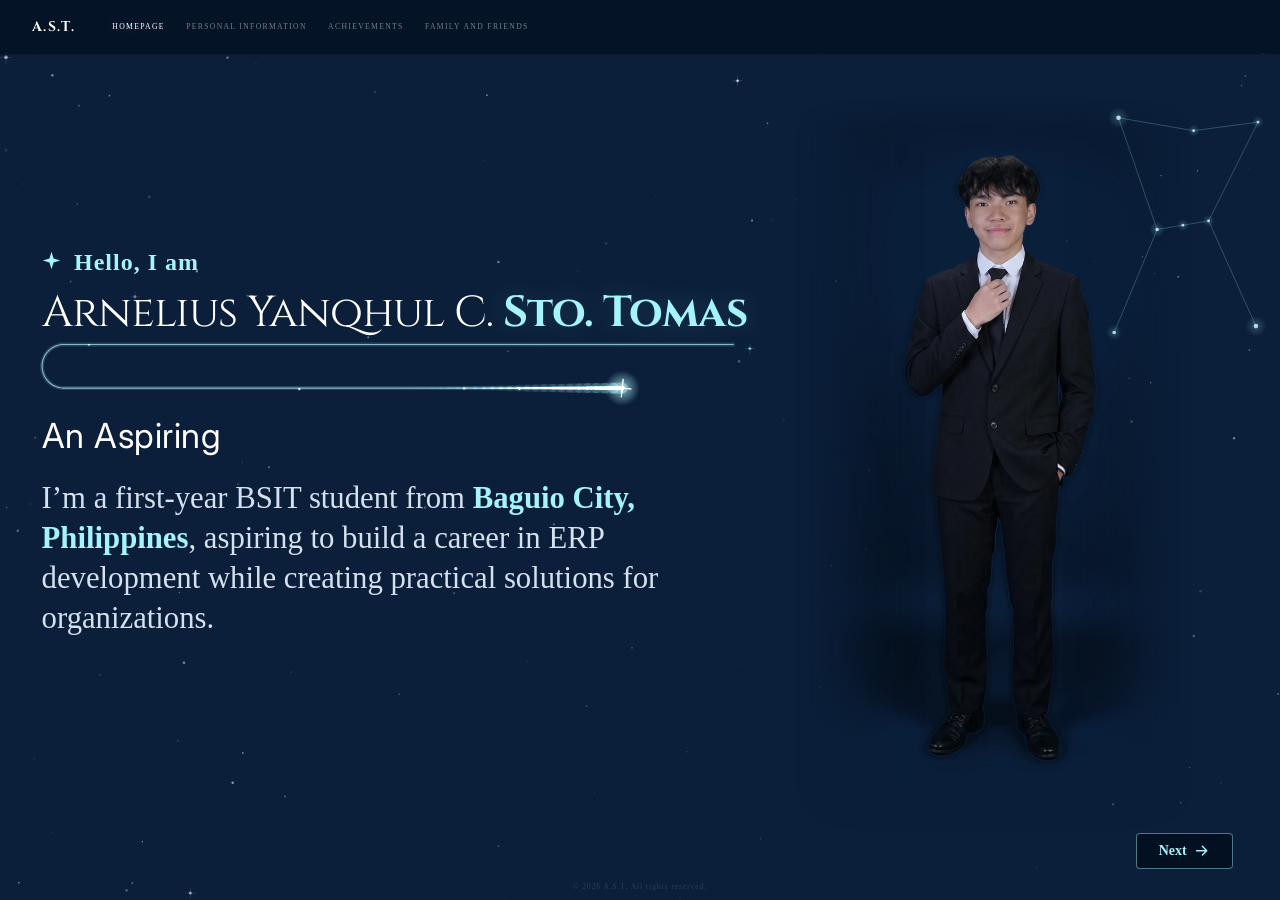
==== commit bf5c7dac: "Add files via upload" ====
--- a/index.html
+++ b/index.html
@@ -57,7 +57,7 @@
             <div class="nav-logo">A.S.T.</div>
             <div class="nav-links">
                 <a href="index.html" class="active-link" aria-current="page">HOMEPAGE</a>
-                <a href="about.html">PERSONAL INFORMATION</a>
+                <a href="personal.html">PERSONAL INFORMATION</a>
                 <a href="achievements.html">ACHIEVEMENTS</a>
                 <a href="family.html">FAMILY AND FRIENDS</a>
             </div>
@@ -132,7 +132,7 @@
             </div>
         </div>
 
-        <a class="next-page-link" href="about.html" title="About me">
+        <a class="next-page-link" href="personal.html" title="About me">
             Next <svg aria-hidden="true" focusable="false" viewBox="0 0 24 24"><path d="M5 12h14m-6-6 6 6-6 6"/></svg>
         </a>
 
--- a/styles.css
+++ b/styles.css
@@ -3245,227 +3245,56 @@
    PERSONAL INFORMATION: aurora borealis + constellation edition
    Everything is scoped to body.pi-body so the other pages are untouched.
    ===================================================================== */
-@property --iris { syntax: '<percentage>'; inherits: false; initial-value: 0%; }
-
-:root { --intro: 0s; }
-
-body.pi-body { background: #010814; }
-
-/* ---- live sky ---- */
+body.pi-body { background: #0b1f3a; }
+
+/* ---- sky: the same blue as the homepage, with a little depth ---- */
 .pi-sky {
     position: fixed;
     inset: 0;
     z-index: 0;
     pointer-events: none;
     background:
-        radial-gradient(120% 70% at 50% 118%, rgba(52, 211, 153, 0.13), transparent 62%),
-        radial-gradient(80% 60% at 92% -6%, rgba(167, 139, 250, 0.14), transparent 62%),
-        radial-gradient(70% 50% at 6% 4%, rgba(34, 211, 238, 0.08), transparent 60%),
-        linear-gradient(180deg, #010814 0%, #04122a 50%, #0a2140 100%);
-}
-
-.pi-aurora {
+        radial-gradient(90% 60% at 50% 100%, rgba(34, 211, 238, 0.07), transparent 70%),
+        linear-gradient(180deg, #081a33 0%, #0b1f3a 50%, #0d2548 100%);
+}
+
+/* ---- aurora: soft flowing ribbons behind the content.
+   Only transforms are animated (no repaint, no JS), so it stays smooth. ---- */
+.pi-wave {
     position: fixed;
-    inset: 0;
+    left: 0;
+    right: 0;
+    top: 12vh;
+    height: 76vh;
     z-index: 0;
     overflow: hidden;
     pointer-events: none;
 }
-
-.pi-curtain {
+.pi-wave-layer {
     position: absolute;
-    left: -12%;
-    width: 124%;
-    top: var(--top);
-    height: var(--h);
-    background: linear-gradient(90deg, transparent 0%, var(--c1) 20%, var(--c2) 48%, var(--c3) 76%, transparent 100%);
-    -webkit-mask-image:
-        linear-gradient(to top, transparent 0%, #000 38%, #000 58%, transparent 100%),
-        repeating-linear-gradient(90deg, #000 0, rgba(0, 0, 0, 0.18) 1.4%, #000 3.1%, rgba(0, 0, 0, 0.5) 4.3%, #000 5.6%);
-    mask-image:
-        linear-gradient(to top, transparent 0%, #000 38%, #000 58%, transparent 100%),
-        repeating-linear-gradient(90deg, #000 0, rgba(0, 0, 0, 0.18) 1.4%, #000 3.1%, rgba(0, 0, 0, 0.5) 4.3%, #000 5.6%);
-    -webkit-mask-composite: source-in;
-    mask-composite: intersect;
-    filter: blur(14px) saturate(1.35);
-    mix-blend-mode: screen;
-    opacity: var(--o);
-    transform-origin: 50% 100%;
-    animation: pi-sway var(--dur) ease-in-out infinite alternate;
-}
-.pi-c1 { --top: 2%;  --h: 62%; --o: 0.62; --dur: 17s; --c1: rgba(16, 185, 129, 0.0); --c2: rgba(52, 211, 153, 0.95); --c3: rgba(34, 211, 238, 0.85); --sx: 6%;  --sk: -7deg; }
-.pi-c2 { --top: 12%; --h: 52%; --o: 0.46; --dur: 23s; --c1: rgba(167, 139, 250, 0.7); --c2: rgba(110, 231, 183, 0.8); --c3: rgba(56, 189, 248, 0.0); --sx: -7%; --sk: 8deg; animation-delay: -6s; }
-.pi-c3 { --top: 24%; --h: 46%; --o: 0.34; --dur: 29s; --c1: rgba(244, 114, 182, 0.0); --c2: rgba(192, 132, 252, 0.9); --c3: rgba(45, 212, 191, 0.75); --sx: 5%;  --sk: -4deg; animation-delay: -11s; }
-
-.pi-glow {
-    position: absolute;
-    left: 10%;
-    top: -22%;
-    width: 80%;
-    height: 70%;
-    background: radial-gradient(ellipse at 50% 50%, rgba(52, 211, 153, 0.16), rgba(34, 211, 238, 0.07) 45%, transparent 70%);
-    filter: blur(30px);
-    animation: pi-breathe 14s ease-in-out infinite alternate;
-}
-
-@keyframes pi-sway {
-    0%   { transform: translateX(calc(var(--sx) * -1)) skewX(var(--sk)) scaleY(0.88); }
-    100% { transform: translateX(var(--sx)) skewX(calc(var(--sk) * -1)) scaleY(1.12); }
-}
-@keyframes pi-breathe {
-    from { opacity: 0.55; transform: scale(0.96); }
-    to   { opacity: 1;    transform: scale(1.06); }
-}
+    inset: 0 auto 0 0;
+    width: 200%;
+    will-change: transform;
+    animation: pi-flow 70s linear infinite;
+}
+.pi-wave-layer svg {
+    display: block;
+    width: 100%;
+    height: 100%;
+    filter: blur(9px);
+}
+.pi-wl1 { opacity: 1; }
+.pi-wl2 { opacity: 0.95; top: 6%; animation: pi-flow-rev 105s linear infinite; }
+.pi-wl2 svg { animation: pi-bob 13s ease-in-out infinite alternate; }
+@keyframes pi-flow     { from { transform: translate3d(0, 0, 0); }    to { transform: translate3d(-50%, 0, 0); } }
+@keyframes pi-flow-rev { from { transform: translate3d(-50%, 0, 0); } to { transform: translate3d(0, 0, 0); } }
+@keyframes pi-bob      { from { transform: translate3d(0, -2vh, 0); } to { transform: translate3d(0, 2vh, 0); } }
 
 #pi-stars {
     position: fixed;
     inset: 0;
     z-index: 1;
     pointer-events: none;
-}
-
-/* ---- entrance for page content (waits for the intro through --intro) ---- */
-.pi-rise {
-    animation: pi-rise 1.1s cubic-bezier(0.16, 1, 0.3, 1) calc(var(--intro) + var(--i, 0) * 0.14s) both;
-}
-@keyframes pi-rise {
-    from { opacity: 0; transform: translateY(26px); filter: blur(6px); }
-    to   { opacity: 1; transform: none;             filter: blur(0); }
-}
-
-/* ---- intro overlay ---- */
-#pi-intro { display: none; }
-.pi-intro-on #pi-intro {
-    display: block;
-    position: fixed;
-    inset: 0;
-    z-index: 100;
-    overflow: hidden;
-    background: radial-gradient(ellipse at 50% 45%, #04132b 0%, #010814 70%);
-    -webkit-mask-image: radial-gradient(circle at 50% 46%, transparent calc(var(--iris) - 14%), #000 var(--iris));
-    mask-image: radial-gradient(circle at 50% 46%, transparent calc(var(--iris) - 14%), #000 var(--iris));
-    --iris: 0%;
-    animation: pi-iris 1.15s cubic-bezier(0.55, 0, 0.35, 1) 2.55s forwards;
-}
-@keyframes pi-iris {
-    from { --iris: 0%; opacity: 1; }
-    85%  { opacity: 1; }
-    to   { --iris: 150%; opacity: 0; }
-}
-.pi-intro-on #pi-intro.pi-skipping {
-    animation: pi-skip 0.5s ease forwards;
-}
-@keyframes pi-skip { to { opacity: 0; } }
-
-.pi-intro-dust {
-    position: absolute;
-    inset: 0;
-    background:
-        radial-gradient(1.5px 1.5px at 8% 18%, #fff, transparent), radial-gradient(1px 1px at 17% 64%, #d7faff, transparent),
-        radial-gradient(2px 2px at 26% 86%, #a5f3fc, transparent), radial-gradient(1px 1px at 33% 28%, #fff, transparent),
-        radial-gradient(1.5px 1.5px at 46% 92%, #d7faff, transparent), radial-gradient(1px 1px at 58% 14%, #fff, transparent),
-        radial-gradient(2px 2px at 69% 74%, #a5f3fc, transparent), radial-gradient(1px 1px at 81% 36%, #fff, transparent),
-        radial-gradient(1.5px 1.5px at 90% 88%, #d7faff, transparent), radial-gradient(1px 1px at 96% 52%, #fff, transparent),
-        radial-gradient(1px 1px at 4% 48%, #fff, transparent), radial-gradient(2px 2px at 12% 8%, #a5f3fc, transparent),
-        radial-gradient(1px 1px at 40% 8%, #d7faff, transparent), radial-gradient(1.5px 1.5px at 64% 6%, #fff, transparent),
-        radial-gradient(1px 1px at 76% 90%, #fff, transparent), radial-gradient(1.5px 1.5px at 86% 12%, #a5f3fc, transparent);
-    opacity: 0;
-    animation: pi-fade-in 1.1s ease 0.1s forwards, fr-twinkle 5s ease-in-out 1.2s infinite;
-}
-
-.pi-intro-aurora {
-    position: absolute;
-    inset: 0;
-    opacity: 0;
-    background:
-        radial-gradient(60% 40% at 50% 100%, rgba(52, 211, 153, 0.34), transparent 70%),
-        radial-gradient(45% 35% at 28% 92%, rgba(167, 139, 250, 0.3), transparent 70%),
-        radial-gradient(45% 35% at 74% 94%, rgba(34, 211, 238, 0.28), transparent 70%);
-    animation: pi-fade-in 0.9s ease 1.7s forwards;
-}
-@keyframes pi-fade-in { to { opacity: 1; } }
-
-.pi-shooting {
-    position: absolute;
-    top: 14%;
-    left: -10%;
-    width: calc(180 * var(--u, 1px));
-    height: 2px;
-    background: linear-gradient(90deg, transparent, rgba(215, 250, 255, 0.95));
-    border-radius: 2px;
-    filter: drop-shadow(0 0 6px #a5f3fc);
-    opacity: 0;
-    transform: rotate(18deg);
-    animation: pi-shoot 1.1s cubic-bezier(0.3, 0.1, 0.5, 1) 0.55s forwards;
-}
-@keyframes pi-shoot {
-    0%   { opacity: 0; transform: translate(0, 0) rotate(18deg); }
-    15%  { opacity: 1; }
-    100% { opacity: 0; transform: translate(130vw, 42vh) rotate(18deg); }
-}
-
-.pi-intro-svg {
-    position: absolute;
-    left: 50%;
-    top: 46%;
-    width: min(62vw, 120vh);
-    height: auto;
-    transform: translate(-50%, -50%);
-    overflow: visible;
-    animation: pi-letters-out 0.9s ease-in 2.6s forwards;
-}
-@keyframes pi-letters-out { to { opacity: 0; transform: translate(-50%, -50%) scale(1.35); } }
-
-.pi-ln {
-    fill: none;
-    stroke: #c9f6ff;
-    stroke-width: 2.2;
-    stroke-linecap: round;
-    stroke-linejoin: round;
-    stroke-dasharray: 1;
-    stroke-dashoffset: 1;
-    filter: drop-shadow(0 0 5px rgba(165, 243, 252, 0.8));
-    animation: pi-draw var(--t) cubic-bezier(0.4, 0, 0.2, 1) var(--d) forwards, pi-line-hue 1.6s ease 2.1s forwards;
-}
-@keyframes pi-draw { to { stroke-dashoffset: 0; } }
-@keyframes pi-line-hue { to { stroke: #86efac; filter: drop-shadow(0 0 9px rgba(110, 231, 183, 0.95)); } }
-
-.pi-dots circle {
-    fill: #ffffff;
-    opacity: 0;
-    transform-box: fill-box;
-    transform-origin: center;
-    filter: drop-shadow(0 0 6px #a5f3fc);
-    animation: pi-pop 0.55s cubic-bezier(0.2, 1.6, 0.4, 1) var(--d) forwards, pi-dot-pulse 1.1s ease-in-out 2.0s 1;
-}
-@keyframes pi-pop {
-    from { opacity: 0; transform: scale(0.1); }
-    to   { opacity: 1; transform: scale(1); }
-}
-@keyframes pi-dot-pulse {
-    50% { transform: scale(1.9); filter: drop-shadow(0 0 14px #6ee7b7); }
-}
-
-.pi-intro-caption {
-    position: absolute;
-    left: 0;
-    right: 0;
-    top: calc(46% + min(31vw, 60vh) * 0.62);
-    margin: 0;
-    text-align: center;
-    font-family: 'Cinzel', serif;
-    font-size: clamp(0.8rem, 1.1vw, 1.15rem);
-    letter-spacing: 0.5em;
-    text-transform: uppercase;
-    color: rgba(215, 250, 255, 0.75);
-    opacity: 0;
-    animation: pi-caption 1.7s ease 1.0s forwards;
-}
-@keyframes pi-caption {
-    0%   { opacity: 0; letter-spacing: 0.9em; }
-    35%  { opacity: 1; }
-    80%  { opacity: 1; }
-    100% { opacity: 0.0; letter-spacing: 0.5em; }
 }
 
 /* ---- layout and panel: desktop and laptop ---- */
@@ -3509,10 +3338,8 @@
         position: relative;
         padding: calc(28 * var(--u)) calc(32 * var(--u)) calc(30 * var(--u));
         border-radius: calc(16 * var(--u));
-        background: linear-gradient(180deg, rgba(5, 19, 42, 0.74), rgba(2, 10, 24, 0.82));
-        -webkit-backdrop-filter: blur(10px) saturate(1.15);
-        backdrop-filter: blur(10px) saturate(1.15);
-        box-shadow: 0 calc(24 * var(--u)) calc(70 * var(--u)) rgba(0, 0, 0, 0.4);
+        background: linear-gradient(180deg, rgba(6, 22, 46, 0.55), rgba(4, 14, 32, 0.66));
+        box-shadow: 0 calc(24 * var(--u)) calc(70 * var(--u)) rgba(0, 0, 0, 0.28);
     }
     .pi-panel::before {
         content: '';
@@ -3526,9 +3353,7 @@
         -webkit-mask-composite: xor;
         mask: linear-gradient(#000 0 0) content-box exclude, linear-gradient(#000 0 0);
         pointer-events: none;
-        animation: pi-border 14s linear infinite;
-    }
-    @keyframes pi-border { to { background-position: 220% 0; } }
+    }
 
     .pi-story {
         display: grid;
@@ -3757,14 +3582,15 @@
     .pi-socials svg { width: 1.2rem; height: 1.2rem; fill: currentColor; }
     .pi-socials svg rect, .pi-socials svg circle:not(.social-icon-dot), .pi-socials svg .mail-icon-line { fill: none; stroke: currentColor; stroke-width: 1.9; }
     .pi-quote { margin-top: 1.2rem; }
-    .pi-intro-svg { width: 88vw; }
-    .pi-curtain { filter: blur(10px) saturate(1.3); }
-}
-
-/* ---- reduced motion: no intro, still sky ---- */
+    .pi-wave { top: 8vh; height: 84vh; }
+    .pi-wave-layer { width: 300%; }
+    .pi-wave-layer svg { filter: blur(12px); }
+    @keyframes pi-flow     { from { transform: translate3d(0, 0, 0); }    to { transform: translate3d(-33.333%, 0, 0); } }
+}
+
+/* ---- reduced motion: still sky ---- */
 @media (prefers-reduced-motion: reduce) {
-    .pi-curtain, .pi-glow, .pi-panel::before, .pi-rise { animation: none !important; }
-    .pi-intro-on #pi-intro { display: none !important; }
+    .pi-wave-layer, .pi-wl2 svg { animation: none !important; }
 }
 
 /* Homepage name: "Arnelius Yanqhul C." / "Sto. Tomas" on two lines on wide screens, so the longer name never runs into the portrait */
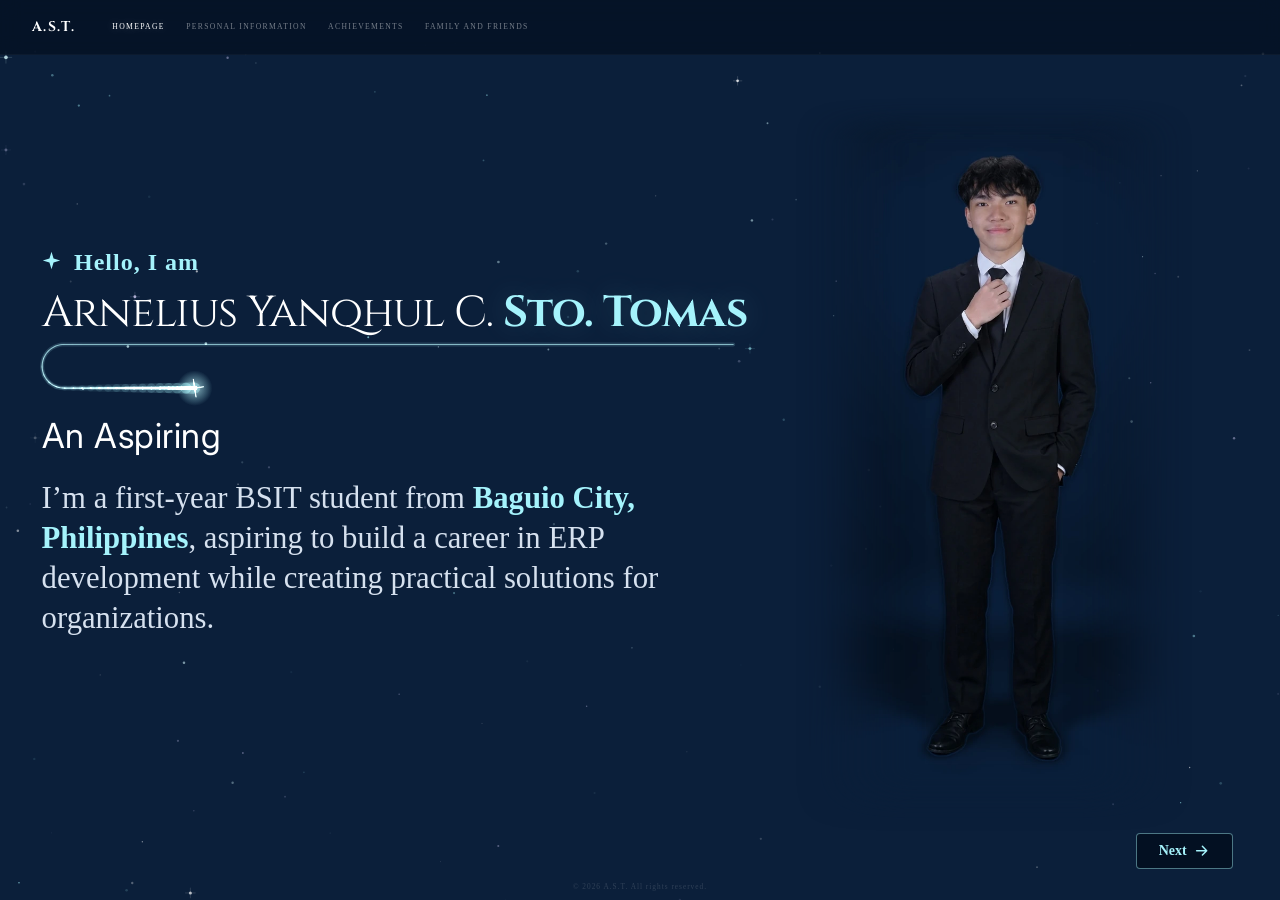
==== commit f760afc9: "Add files via upload" ====
--- a/index.html
+++ b/index.html
@@ -70,7 +70,7 @@
         <!-- LEFT PANEL: PERSONAL INFOGRAPHICS AND TYPOGRAPHY -->
         <div class="hero-left-content">
             
-            <p class="profile-greeting">Hello, I am</p>
+            <p class="profile-greeting"><span class="burn-star" aria-hidden="true"><i></i><i></i><i></i><i></i><i></i></span>Hello, I am</p>
 
             <h1 class="profile-name">
                 Arnelius Yanqhul C.
@@ -618,5 +618,6 @@
         })();
     </script>
 
+    <script src="nextstar.js" defer></script>
 </body>
 </html>
--- a/styles.css
+++ b/styles.css
@@ -3840,3 +3840,291 @@
 /* the pill and the squares "boing" as their outline closes */
 .trace-on .student-badge.tr-fade { animation: pop-soft 0.45s cubic-bezier(0.3, 1.2, 0.5, 1) backwards; }
 .trace-on .social-links a.tr-fade { animation: pop-boing 0.42s cubic-bezier(0.3, 1.2, 0.5, 1); }
+
+/* Personal Information: favorites column, text social handles (no quote, no scrolling on laptop) */
+@media (min-width: 769px) {
+    body.pi-body .pi-chart { grid-template-columns: 0.88fr 0.76fr 0.88fr 1.24fr 1.2fr 1.52fr; }
+    body.pi-body .pi-group h2 { white-space: nowrap; letter-spacing: 0.12em; }
+    body.pi-body .pi-group { padding: 0 calc(14 * var(--u)); }
+    body.pi-body .pi-group:first-child { padding-left: 0; }
+    body.pi-body .pi-group:last-child { padding-right: 0; }
+    body.pi-body .pi-field dd.pi-social-text { font-size: calc(17.5 * var(--u)); line-height: 1.3; }
+    body.pi-body .pi-social-text b { font-weight: 600; color: rgba(var(--acc), 0.95); }
+}
+
+@media (min-width: 769px) {
+    body.pi-body { --u: min(0.0425vw, 0.078vh); }
+    body.pi-body .pi-bottom {
+        grid-column: 1 / -1;
+        display: grid;
+        grid-template-columns: 2.1fr 1fr;
+        margin-top: calc(14 * var(--u));
+    }
+    body.pi-body .pi-bottom .pi-group {
+        padding: calc(14 * var(--u)) 0 0;
+        border-left: 0;
+        border-top: 1px solid rgba(var(--acc), 0.2);
+    }
+    body.pi-body .pi-bottom .pi-group.pi-daily {
+        padding-left: calc(24 * var(--u));
+        border-left: 1px solid rgba(165, 243, 252, 0.11);
+    }
+    body.pi-body .pi-bottom .pi-group h2 { margin-bottom: calc(10 * var(--u)); }
+    body.pi-body .pi-favs dl {
+        display: grid;
+        grid-template-rows: repeat(4, auto);
+        grid-template-columns: 1fr 1.35fr 0.9fr 1fr;
+        grid-auto-flow: column;
+        column-gap: calc(24 * var(--u));
+    }
+    body.pi-body .pi-daily dl {
+        display: grid;
+        grid-template-rows: repeat(3, auto);
+        grid-template-columns: 1fr 1fr;
+        grid-auto-flow: column;
+        column-gap: calc(24 * var(--u));
+    }
+    body.pi-body .pi-daily .pi-field:last-child { grid-row: 4; grid-column: 1 / -1; }
+    body.pi-body .pi-bottom .pi-field { padding-bottom: calc(9 * var(--u)); }
+    body.pi-body .pi-favs .pi-field:nth-child(4n)::after { display: none; }
+    body.pi-body .pi-daily .pi-field:nth-child(3n)::after,
+    body.pi-body .pi-daily .pi-field:last-child::after { display: none; }
+}
+
+/* Personal Information: tighter vertical rhythm so the extra fields still fit without scrolling */
+@media (min-width: 769px) {
+    body.pi-body { --u: min(0.0415vw, 0.0755vh); }
+    body.pi-body .pi-panel { padding: calc(22 * var(--u)) calc(32 * var(--u)) calc(22 * var(--u)); }
+    body.pi-body .pi-rule { margin: calc(14 * var(--u)) 0 calc(14 * var(--u)); }
+    body.pi-body .pi-content .profile-name { margin-bottom: calc(8 * var(--u)); }
+    body.pi-body .pi-group h2 { margin-bottom: calc(10 * var(--u)); }
+    body.pi-body .pi-field { padding-bottom: calc(8 * var(--u)); }
+    body.pi-body .pi-bottom { margin-top: calc(8 * var(--u)); }
+    body.pi-body .pi-bottom .pi-field { padding-bottom: calc(6 * var(--u)); }
+}
+
+/* Personal Information: Most Prized Possession, Collectible and Most Memorable Event sit in a fifth Favorites row, below the existing columns */
+@media (min-width: 769px) {
+    body.pi-body .pi-favs .pi-field:nth-child(16) { grid-row: 5; grid-column: 1; }
+    body.pi-body .pi-favs .pi-field:nth-child(17) { grid-row: 5; grid-column: 2; }
+    body.pi-body .pi-favs .pi-field:nth-child(18) { grid-row: 5; grid-column: 3 / 5; }
+    body.pi-body .pi-favs .pi-field:nth-child(4n)::after { display: block; }
+    body.pi-body .pi-favs .pi-field:nth-child(15)::after,
+    body.pi-body .pi-favs .pi-field:nth-child(16)::after,
+    body.pi-body .pi-favs .pi-field:nth-child(17)::after { display: none; }
+
+    /* slightly tighter vertical rhythm to make room for that fifth row without scrolling */
+    body.pi-body .pi-panel { padding-top: calc(18 * var(--u)); padding-bottom: calc(18 * var(--u)); }
+    body.pi-body .pi-rule { margin: calc(11 * var(--u)) 0; }
+    body.pi-body .pi-content .profile-name { margin-bottom: calc(6 * var(--u)); }
+    body.pi-body .pi-group h2,
+    body.pi-body .pi-bottom .pi-group h2 { margin-bottom: calc(8 * var(--u)); }
+    body.pi-body .pi-field { padding-bottom: calc(5.5 * var(--u)); }
+    body.pi-body .pi-field:last-child { padding-bottom: 0; }
+    body.pi-body .pi-bottom { margin-top: calc(4 * var(--u)); }
+    body.pi-body .pi-bottom .pi-group { padding-top: calc(11 * var(--u)); }
+    body.pi-body .pi-bottom .pi-field { padding-bottom: calc(5 * var(--u)); }
+}
+
+/* Personal Information: MBTI, Clubs and Dreams (stacked under Appearance), OS Preference, and the quote below the panel */
+@media (min-width: 769px) {
+    body.pi-body .pi-stack {
+        min-width: 0;
+        padding: 0 calc(14 * var(--u));
+        border-left: 1px solid rgba(165, 243, 252, 0.11);
+    }
+    body.pi-body .pi-stack .pi-group { padding: 0; border-left: 0; }
+    body.pi-body .pi-stack .pi-dreams {
+        margin-top: calc(10 * var(--u));
+        padding-top: calc(11 * var(--u));
+        border-top: 1px solid rgba(var(--acc), 0.2);
+    }
+    body.pi-body .pi-field dd.pi-small { font-size: calc(17.5 * var(--u)); line-height: 1.3; }
+
+    /* Daily Life and Tech: OS Preference sits under the left column, PC specs on the last row */
+    body.pi-body .pi-daily .pi-field:nth-child(7) { grid-row: 4; grid-column: 1; }
+    body.pi-body .pi-daily .pi-field:last-child { grid-row: 5; grid-column: 1 / -1; }
+    body.pi-body .pi-daily .pi-field:nth-child(3)::after { display: block; }
+    body.pi-body .pi-daily .pi-field:nth-child(7)::after { display: none; }
+
+    /* Quote: bottom left, outside the panel, level with the Home / Next buttons */
+    body.pi-body main.pi-page > .pi-quote {
+        position: absolute;
+        left: calc(32 * var(--u));
+        bottom: calc(8 * var(--u));
+        max-width: calc(100% - 420 * var(--u));
+        margin: 0;
+        z-index: 5;
+    }
+}
+@media (max-width: 768px) {
+    .pi-stack { display: grid; gap: 1.3rem; }
+}
+
+/* =====================================================================
+   NEXT / HOME BUTTONS: on hover a shooting star circles the box edges, endlessly (see nextstar.js)
+   ===================================================================== */
+.next-page-link > svg.nsl-star {
+    position: absolute;
+    display: block;
+    margin: 0;
+    overflow: visible;
+    opacity: 0;
+    pointer-events: none;
+    transition: opacity 0.25s ease;
+    filter: drop-shadow(0 0 3px rgba(165, 243, 252, 0.95)) drop-shadow(0 0 8px rgba(165, 243, 252, 0.55));
+}
+.next-page-link:hover > svg.nsl-star,
+.next-page-link:focus-visible > svg.nsl-star { opacity: 1; }
+.nsl-star rect {
+    fill: none;
+    stroke: #ffffff;
+    stroke-linecap: round;
+    stroke-dasharray: var(--l) var(--g);
+    animation: nsl-run 1.8s linear infinite;
+    animation-play-state: paused;
+}
+.next-page-link:hover .nsl-star rect,
+.next-page-link:focus-visible .nsl-star rect { animation-play-state: running; }
+.nsl-star .nsl-t1   { --l: 34; --g: 66; --e: -66; stroke: #a5f3fc; stroke-width: 1.3px; stroke-opacity: 0.28; }
+.nsl-star .nsl-t2   { --l: 20; --g: 80; --e: -80; stroke: #c9f8ff; stroke-width: 1.6px; stroke-opacity: 0.5; }
+.nsl-star .nsl-t3   { --l: 9;  --g: 91; --e: -91; stroke: #e6fcff; stroke-width: 2px;   stroke-opacity: 0.8; }
+.nsl-star .nsl-head { --l: 1.3; --g: 98.7; --e: -98.7; stroke: #ffffff; stroke-width: 3.4px; }
+@keyframes nsl-run {
+    from { stroke-dashoffset: var(--l); }
+    to   { stroke-dashoffset: var(--e); }
+}
+@media (prefers-reduced-motion: reduce) {
+    .next-page-link > svg.nsl-star { display: none; }
+}
+
+/* =====================================================================
+   HOMEPAGE GREETING STAR: after the greeting pops in, the star ignites like a burning star (white-hot flare,
+   orange flames, a few embers) and then cools down to its usual cyan.
+   ===================================================================== */
+.profile-greeting:has(.burn-star)::before { display: none; }
+.burn-star {
+    position: relative;
+    display: inline-block;
+    width: 0.8em;
+    height: 0.8em;
+    margin-right: 0.55em;
+    vertical-align: -0.04em;
+}
+.burn-star::before,
+.burn-star::after {
+    content: '';
+    position: absolute;
+}
+.burn-star::before {
+    inset: 0;
+    background: #a5f3fc;
+    -webkit-mask: url("data:image/svg+xml,%3Csvg xmlns='http://www.w3.org/2000/svg' viewBox='0 0 24 24'%3E%3Cpath d='M12 1l2.6 8.4L23 12l-8.4 2.6L12 23l-2.6-8.4L1 12l8.4-2.6z'/%3E%3C/svg%3E") center / contain no-repeat;
+    mask: url("data:image/svg+xml,%3Csvg xmlns='http://www.w3.org/2000/svg' viewBox='0 0 24 24'%3E%3Cpath d='M12 1l2.6 8.4L23 12l-8.4 2.6L12 23l-2.6-8.4L1 12l8.4-2.6z'/%3E%3C/svg%3E") center / contain no-repeat;
+}
+/* the glow of the flames around the star */
+.burn-star::after {
+    inset: -95%;
+    border-radius: 50%;
+    background: radial-gradient(circle, rgba(255, 244, 214, 0.95) 0 14%, rgba(255, 176, 72, 0.7) 32%, rgba(255, 96, 28, 0.38) 52%, rgba(255, 70, 20, 0) 70%);
+    opacity: 0;
+    pointer-events: none;
+}
+.burn-star i {
+    position: absolute;
+    left: 50%;
+    top: 50%;
+    width: 0.2em;
+    height: 0.2em;
+    margin: -0.1em 0 0 -0.1em;
+    border-radius: 50%;
+    background: #ffb347;
+    box-shadow: 0 0 0.35em 0.08em rgba(255, 150, 50, 0.9);
+    opacity: 0;
+    pointer-events: none;
+}
+.burn-star i:nth-child(1) { --dx: -1.5em; --dy: -1.9em; --ed: 0.95s; }
+.burn-star i:nth-child(2) { --dx: 1.2em;  --dy: -2.3em; --ed: 1.05s; }
+.burn-star i:nth-child(3) { --dx: 2em;    --dy: -1em;   --ed: 0.9s; }
+.burn-star i:nth-child(4) { --dx: -2em;   --dy: -0.7em; --ed: 1s; }
+.burn-star i:nth-child(5) { --dx: 0.2em;  --dy: -2.7em; --ed: 1.1s; }
+
+.pop-on.pop-go .burn-star::before { animation: burn-star 1.9s ease-out 0.78s backwards; }
+.pop-on.pop-go .burn-star::after  { animation: burn-glow 1.9s ease-out 0.78s backwards; }
+.pop-on.pop-go .burn-star i       { animation: burn-ember var(--ed) ease-out 0.95s backwards; }
+
+@keyframes burn-star {
+    0%   { transform: scale(0) rotate(-120deg); background: #ffffff; }
+    16%  { transform: scale(2.1) rotate(10deg);  background: #ffffff; }
+    30%  { transform: scale(1.35) rotate(-6deg); background: #ffe08a; }
+    42%  { transform: scale(1.7) rotate(6deg);   background: #ffb04a; }
+    54%  { transform: scale(1.2) rotate(-4deg);  background: #ff8a3c; }
+    66%  { transform: scale(1.5) rotate(3deg);   background: #ffc36a; }
+    80%  { transform: scale(1.1) rotate(0);      background: #ffe9b8; }
+    100% { transform: scale(1) rotate(0);        background: #a5f3fc; }
+}
+@keyframes burn-glow {
+    0%   { opacity: 0; transform: scale(0.2); }
+    16%  { opacity: 1; transform: scale(1.35); }
+    30%  { opacity: 0.7; transform: scale(0.95); }
+    42%  { opacity: 1; transform: scale(1.25); }
+    54%  { opacity: 0.6; transform: scale(0.9); }
+    66%  { opacity: 0.85; transform: scale(1.1); }
+    82%  { opacity: 0.3; transform: scale(0.8); }
+    100% { opacity: 0; transform: scale(0.6); }
+}
+@keyframes burn-ember {
+    0%   { opacity: 0; transform: translate(0, 0) scale(0.3); }
+    12%  { opacity: 1; }
+    100% { opacity: 0; transform: translate(var(--dx), var(--dy)) scale(0.1); }
+}
+@media (prefers-reduced-motion: reduce) {
+    .burn-star::before, .burn-star::after, .burn-star i { animation: none !important; }
+}
+
+/* =====================================================================
+   PERSONAL INFORMATION INTRO (laptops and desktops; the background is left alone)
+   The panel and its contents stay hidden until the shooting stars have drawn them (see the script in personal.html).
+   ===================================================================== */
+#pi-trace {
+    position: fixed;
+    inset: 0;
+    z-index: 8;
+    pointer-events: none;
+}
+@keyframes pi-pop {
+    0%   { opacity: 0; transform: translateX(-8px) scale(0.78); }
+    55%  { opacity: 1; transform: scale(1.06); }
+    100% { opacity: 1; transform: none; }
+}
+@keyframes pi-star {
+    0%   { opacity: 0; transform: scale(0) rotate(-100deg); }
+    60%  { opacity: 1; transform: scale(1.8) rotate(15deg); }
+    100% { opacity: 1; transform: none; }
+}
+@keyframes pi-seg {
+    from { transform: scaleY(0); }
+    to   { transform: scaleY(1); }
+}
+@media (min-width: 769px) {
+    html.pi-intro .pi-panel { opacity: 0; transition: opacity 0.45s ease; }
+    html.pi-intro .pi-panel.traced { opacity: 1; }
+
+    html.pi-intro .pi-story article:not(.pi-in),
+    html.pi-intro .pi-group h2:not(.pi-in),
+    html.pi-intro .pi-quote:not(.pi-in),
+    html.pi-intro .pi-field:not(.pi-in) > * { opacity: 0; }
+
+    html.pi-intro .pi-story article.pi-in,
+    html.pi-intro .pi-group h2.pi-in,
+    html.pi-intro .pi-quote.pi-in { animation: pop-soft 0.42s cubic-bezier(0.3, 1.2, 0.5, 1) backwards; transform-origin: 0 50%; }
+
+    html.pi-intro .pi-field > * { transform-origin: 0 50%; }
+    html.pi-intro .pi-field.pi-in > * { animation: pi-pop 0.4s cubic-bezier(0.3, 1.2, 0.5, 1) backwards; }
+
+    /* the bullet star lights up when the traveling star reaches it, and the line to the next bullet is drawn as the star leaves */
+    html.pi-intro .pi-field:not(.pi-in)::before { opacity: 0; transform: scale(0); }
+    html.pi-intro .pi-field.pi-in::before { animation: pi-star 0.45s cubic-bezier(0.3, 1.4, 0.5, 1) backwards; }
+    html.pi-intro .pi-field::after { transform: scaleY(0); transform-origin: 50% 0; }
+    html.pi-intro .pi-field.pi-seg::after { animation: pi-seg var(--sd, 90ms) linear forwards; }
+}
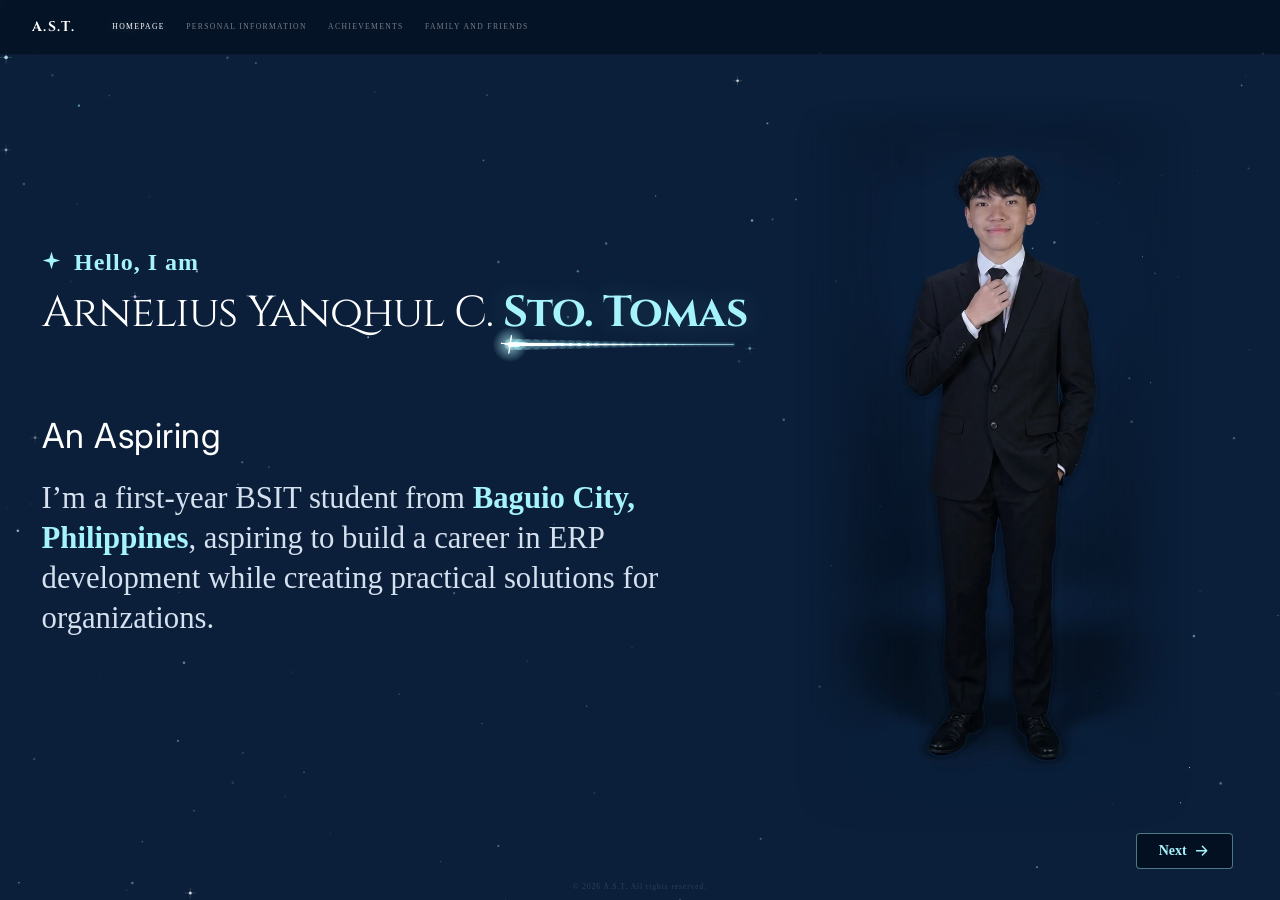
==== commit 92af364e: "Add files via upload" ====
--- a/index.html
+++ b/index.html
@@ -357,7 +357,6 @@
                     add(figR + 18, navB + 24, W - 22, H * 0.48);                      /* right of the figure, upper */
                     add(figR + 18, H * 0.5, W - 22, (next ? next.top : H - 70) - 22); /* right of the figure, lower */
                     add(socR + 40, descB + 28, figL - 26, H - 36);                    /* bottom middle */
-                    add(24, socB + 26, socR + 16, H - 44);                            /* bottom left, under the icons */
                 } else {
                     /* narrow screens: small ones above the text, beside the portrait and under the Next button */
                     add(14, navB + 8, W - 14, greet ? greet.top - 14 : navB + 70);
@@ -618,6 +617,8 @@
         })();
     </script>
 
+    <script src="shootingstars.js" defer></script>
+    <script src="mario.js" defer></script>
     <script src="nextstar.js" defer></script>
 </body>
 </html>
--- a/styles.css
+++ b/styles.css
@@ -3999,8 +3999,8 @@
 }
 
 /* =====================================================================
-   HOMEPAGE GREETING STAR: after the greeting pops in, the star ignites like a burning star (white-hot flare,
-   orange flames, a few embers) and then cools down to its usual cyan.
+   GREETING STAR (Homepage and Personal Information): the star burns in a loop - it ignites like a burning star
+   (white-hot flare, orange flames, a few embers) and then cools down to its usual cyan, again and again.
    ===================================================================== */
 .profile-greeting:has(.burn-star)::before { display: none; }
 .burn-star {
@@ -4049,34 +4049,44 @@
 .burn-star i:nth-child(4) { --dx: -2em;   --dy: -0.7em; --ed: 1s; }
 .burn-star i:nth-child(5) { --dx: 0.2em;  --dy: -2.7em; --ed: 1.1s; }
 
-.pop-on.pop-go .burn-star::before { animation: burn-star 1.9s ease-out 0.78s backwards; }
-.pop-on.pop-go .burn-star::after  { animation: burn-glow 1.9s ease-out 0.78s backwards; }
-.pop-on.pop-go .burn-star i       { animation: burn-ember var(--ed) ease-out 0.95s backwards; }
+/* the burn is a loop (Homepage and Personal Information): ignite, flicker through the flame colours, cool down to ice blue,
+   catch fire again. One cycle is 3.6s; the embers fly twice per cycle. */
+.pop-on.pop-go .burn-star::before { animation: burn-star 3.6s ease-out 0.78s infinite; }
+.pop-on.pop-go .burn-star::after  { animation: burn-glow 3.6s ease-out 0.78s infinite; }
+.pop-on.pop-go .burn-star i       { animation: burn-ember 3.6s ease-out calc(0.78s + var(--ed) - 0.9s) infinite; }   /* --ed (0.9-1.1s) just staggers the embers */
 
 @keyframes burn-star {
-    0%   { transform: scale(0) rotate(-120deg); background: #ffffff; }
-    16%  { transform: scale(2.1) rotate(10deg);  background: #ffffff; }
-    30%  { transform: scale(1.35) rotate(-6deg); background: #ffe08a; }
-    42%  { transform: scale(1.7) rotate(6deg);   background: #ffb04a; }
-    54%  { transform: scale(1.2) rotate(-4deg);  background: #ff8a3c; }
-    66%  { transform: scale(1.5) rotate(3deg);   background: #ffc36a; }
-    80%  { transform: scale(1.1) rotate(0);      background: #ffe9b8; }
+    0%   { transform: scale(1) rotate(0);        background: #a5f3fc; }
+    5%   { transform: scale(0.35) rotate(-90deg); background: #ffffff; }
+    10%  { transform: scale(2.1) rotate(10deg);  background: #ffffff; }
+    19%  { transform: scale(1.35) rotate(-6deg); background: #ffe08a; }
+    27%  { transform: scale(1.7) rotate(6deg);   background: #ffb04a; }
+    36%  { transform: scale(1.2) rotate(-4deg);  background: #ff8a3c; }
+    44%  { transform: scale(1.5) rotate(3deg);   background: #ffc36a; }
+    53%  { transform: scale(1.1) rotate(0);      background: #ffe9b8; }
+    66%  { transform: scale(1) rotate(0);        background: #a5f3fc; }
     100% { transform: scale(1) rotate(0);        background: #a5f3fc; }
 }
 @keyframes burn-glow {
     0%   { opacity: 0; transform: scale(0.2); }
-    16%  { opacity: 1; transform: scale(1.35); }
-    30%  { opacity: 0.7; transform: scale(0.95); }
-    42%  { opacity: 1; transform: scale(1.25); }
-    54%  { opacity: 0.6; transform: scale(0.9); }
-    66%  { opacity: 0.85; transform: scale(1.1); }
-    82%  { opacity: 0.3; transform: scale(0.8); }
+    5%   { opacity: 0; transform: scale(0.2); }
+    10%  { opacity: 1; transform: scale(1.35); }
+    19%  { opacity: 0.7; transform: scale(0.95); }
+    27%  { opacity: 1; transform: scale(1.25); }
+    36%  { opacity: 0.6; transform: scale(0.9); }
+    44%  { opacity: 0.85; transform: scale(1.1); }
+    55%  { opacity: 0.3; transform: scale(0.8); }
+    66%  { opacity: 0; transform: scale(0.6); }
     100% { opacity: 0; transform: scale(0.6); }
 }
 @keyframes burn-ember {
     0%   { opacity: 0; transform: translate(0, 0) scale(0.3); }
-    12%  { opacity: 1; }
-    100% { opacity: 0; transform: translate(var(--dx), var(--dy)) scale(0.1); }
+    3%   { opacity: 1; }
+    30%  { opacity: 0; transform: translate(var(--dx), var(--dy)) scale(0.1); }
+    31%  { opacity: 0; transform: translate(0, 0) scale(0.3); }
+    37%  { opacity: 1; }
+    58%  { opacity: 0; transform: translate(calc(var(--dx) * 0.8), calc(var(--dy) * 0.8)) scale(0.1); }
+    100% { opacity: 0; transform: translate(0, 0) scale(0.3); }
 }
 @media (prefers-reduced-motion: reduce) {
     .burn-star::before, .burn-star::after, .burn-star i { animation: none !important; }
@@ -4128,3 +4138,164 @@
     html.pi-intro .pi-field::after { transform: scaleY(0); transform-origin: 50% 0; }
     html.pi-intro .pi-field.pi-seg::after { animation: pi-seg var(--sd, 90ms) linear forwards; }
 }
+
+
+/* =====================================================================
+   BACKGROUND SHOOTING STARS (Homepage + Personal Information; see shootingstars.js)
+   A transparent canvas right above the star field and below all the content.
+   ===================================================================== */
+#bg-shooters {
+    position: fixed;
+    inset: 0;
+    z-index: 0;
+    pointer-events: none;
+}
+#pi-stars + #bg-shooters { z-index: 1; }
+
+/* =====================================================================
+   HOMEPAGE MARIO-STYLE PIXEL CHARACTER (see mario.js)
+   He runs along a brick ledge under the social squares and bumps them like lucky blocks:
+   the square plays its hover look and hops.
+   ===================================================================== */
+#mario-stage {
+    position: fixed;
+    z-index: 4;
+    pointer-events: none;
+    image-rendering: pixelated;
+}
+.social-links a.mario-hit {
+    color: #020c1b;
+    background-color: #a5f3fc;
+    border-color: #a5f3fc;
+    box-shadow: 0 0 14px rgba(165, 243, 252, 0.3), 0 0 26px rgba(165, 243, 252, 0.35);
+    animation: mario-bump 0.5s cubic-bezier(0.25, 0.8, 0.35, 1);
+}
+@keyframes mario-bump {
+    0%   { transform: translateY(0); }
+    28%  { transform: translateY(-15px); }
+    58%  { transform: translateY(0); }
+    76%  { transform: translateY(-4px); }
+    100% { transform: translateY(0); }
+}
+@media (prefers-reduced-motion: reduce) {
+    #mario-stage, #bg-shooters { display: none; }
+}
+
+/* =====================================================================
+   NEXT / HOME BUTTONS - STAR HOVER (see nextstar.js)
+   On hover the button turns into a little patch of deep space: stars streak past inside it as if the
+   page were jumping to hyperspace, two comets (ice blue and violet) circle the edge, four-point stars
+   glint on the corners and the arrow launches like a shooting star. It all loops while hovered / focused.
+   ===================================================================== */
+.next-page-link {
+    isolation: isolate;
+    transition: color 0.25s ease, background-color 0.25s ease, border-color 0.25s ease, box-shadow 0.3s ease, text-shadow 0.3s ease;
+}
+.next-page-link:is(:hover, :focus-visible) {
+    color: #ffffff;
+    background-color: #061633;
+    background-image:
+        radial-gradient(110% 150% at 50% 130%, rgba(34, 211, 238, 0.42), transparent 62%),
+        radial-gradient(90% 130% at 100% -10%, rgba(167, 139, 250, 0.42), transparent 62%),
+        radial-gradient(80% 120% at 0% 0%, rgba(110, 231, 183, 0.18), transparent 60%);
+    border-color: #c9f8ff;
+    box-shadow:
+        0 0 0 1px rgba(165, 243, 252, 0.28),
+        0 0 16px rgba(165, 243, 252, 0.5),
+        0 0 34px rgba(139, 156, 250, 0.38),
+        inset 0 0 14px rgba(165, 243, 252, 0.2);
+    text-shadow: 0 0 9px rgba(165, 243, 252, 0.95);
+}
+/* hyperspace: streaks of starlight rushing past inside the button (each layer is one row of streaks, faster rows are longer) */
+.next-page-link::before,
+.next-page-link::after {
+    content: '';
+    position: absolute;
+    inset: 0;
+    z-index: -1;
+    border-radius: inherit;
+    pointer-events: none;
+    opacity: 0;
+    transition: opacity 0.3s ease;
+}
+.next-page-link::before {
+    background-image:
+        linear-gradient(90deg, rgba(255, 255, 255, 0) 40%, rgba(255, 255, 255, 0.95)),
+        linear-gradient(90deg, rgba(190, 247, 255, 0) 30%, rgba(190, 247, 255, 0.85)),
+        linear-gradient(90deg, rgba(221, 214, 254, 0) 45%, rgba(221, 214, 254, 0.9)),
+        linear-gradient(90deg, rgba(255, 255, 255, 0) 20%, rgba(255, 255, 255, 0.7)),
+        linear-gradient(90deg, rgba(165, 243, 252, 0) 50%, rgba(165, 243, 252, 0.9));
+    background-size: 58px 1px, 92px 1px, 44px 1px, 124px 1px, 70px 1px;
+    background-repeat: repeat-x;
+    background-position: 0 14%, 30px 33%, 12px 52%, 60px 71%, 20px 88%;
+    animation: nsl-warp 0.9s linear infinite;
+    animation-play-state: paused;
+}
+/* stardust: tiny stars twinkling in place */
+.next-page-link::after {
+    background-image:
+        radial-gradient(circle at 12% 28%, #fff 0 1px, transparent 1.6px),
+        radial-gradient(circle at 31% 76%, #d7faff 0 0.9px, transparent 1.5px),
+        radial-gradient(circle at 52% 22%, #fff 0 1px, transparent 1.6px),
+        radial-gradient(circle at 68% 70%, #e6dcff 0 1px, transparent 1.6px),
+        radial-gradient(circle at 84% 34%, #fff 0 0.9px, transparent 1.5px),
+        radial-gradient(circle at 93% 80%, #d7faff 0 1px, transparent 1.6px);
+    animation: nsl-twinkle 1.3s ease-in-out infinite alternate;
+    animation-play-state: paused;
+}
+.next-page-link:is(:hover, :focus-visible)::before { opacity: 0.72; animation-play-state: running; }
+.next-page-link:is(:hover, :focus-visible)::after { opacity: 1; animation-play-state: running; }
+@keyframes nsl-warp {
+    from { background-position: 0 14%, 30px 33%, 12px 52%, 60px 71%, 20px 88%; }
+    to   { background-position: -58px 14%, -62px 33%, -32px 52%, -64px 71%, -50px 88%; }
+}
+@keyframes nsl-twinkle {
+    from { opacity: 0.35; }
+    to   { opacity: 1; }
+}
+/* the arrow launches like a shooting star: it flies out, then streaks back in from the other side */
+.next-page-link:is(:hover, :focus-visible) > svg:not(.nsl-star) {
+    animation: nsl-thrust 1.15s cubic-bezier(0.5, 0, 0.3, 1) infinite;
+    filter: drop-shadow(0 0 4px rgba(165, 243, 252, 0.95));
+}
+.next-page-link.nsl-back:is(:hover, :focus-visible) > svg:not(.nsl-star) { animation-name: nsl-thrust-back; }
+@keyframes nsl-thrust {
+    0%, 10% { transform: translateX(0); opacity: 1; }
+    52%     { transform: translateX(12px); opacity: 0; }
+    53%     { transform: translateX(-12px); opacity: 0; }
+    100%    { transform: translateX(0); opacity: 1; }
+}
+@keyframes nsl-thrust-back {
+    0%, 10% { transform: translateX(0); opacity: 1; }
+    52%     { transform: translateX(-12px); opacity: 0; }
+    53%     { transform: translateX(12px); opacity: 0; }
+    100%    { transform: translateX(0); opacity: 1; }
+}
+/* a second comet (violet) chases the ice-blue one around the edge, half a lap behind */
+.nsl-star .nsl-u1   { --l: 34; --g: 66; --e: -66; stroke: #a78bfa; stroke-width: 1.3px; stroke-opacity: 0.3; }
+.nsl-star .nsl-u2   { --l: 20; --g: 80; --e: -80; stroke: #c4b5fd; stroke-width: 1.6px; stroke-opacity: 0.55; }
+.nsl-star .nsl-u3   { --l: 9;  --g: 91; --e: -91; stroke: #ddd6fe; stroke-width: 2px;   stroke-opacity: 0.85; }
+.nsl-star .nsl-uhead { --l: 1.3; --g: 98.7; --e: -98.7; stroke: #ffffff; stroke-width: 3.4px; }
+.nsl-star .nsl-u1, .nsl-star .nsl-u2, .nsl-star .nsl-u3, .nsl-star .nsl-uhead { animation-delay: -0.9s; }
+/* four-point glints that bloom and fade on the corners */
+.nsl-glint {
+    fill: #ffffff;
+    transform-box: fill-box;
+    transform-origin: center;
+    opacity: 0;
+    animation: nsl-glint 1.5s ease-in-out infinite;
+    animation-play-state: paused;
+}
+.next-page-link:is(:hover, :focus-visible) .nsl-glint { animation-play-state: running; }
+.nsl-glints g:nth-child(2) .nsl-glint { animation-delay: 0.5s; }
+.nsl-glints g:nth-child(3) .nsl-glint { animation-delay: 1s; }
+@keyframes nsl-glint {
+    0%   { opacity: 0; transform: scale(0) rotate(0); }
+    35%  { opacity: 1; transform: scale(1.15) rotate(45deg); }
+    70%  { opacity: 0; transform: scale(0.3) rotate(90deg); }
+    100% { opacity: 0; transform: scale(0) rotate(90deg); }
+}
+@media (prefers-reduced-motion: reduce) {
+    .next-page-link::before, .next-page-link::after { display: none; }
+    .next-page-link:is(:hover, :focus-visible) > svg:not(.nsl-star) { animation: none; }
+}
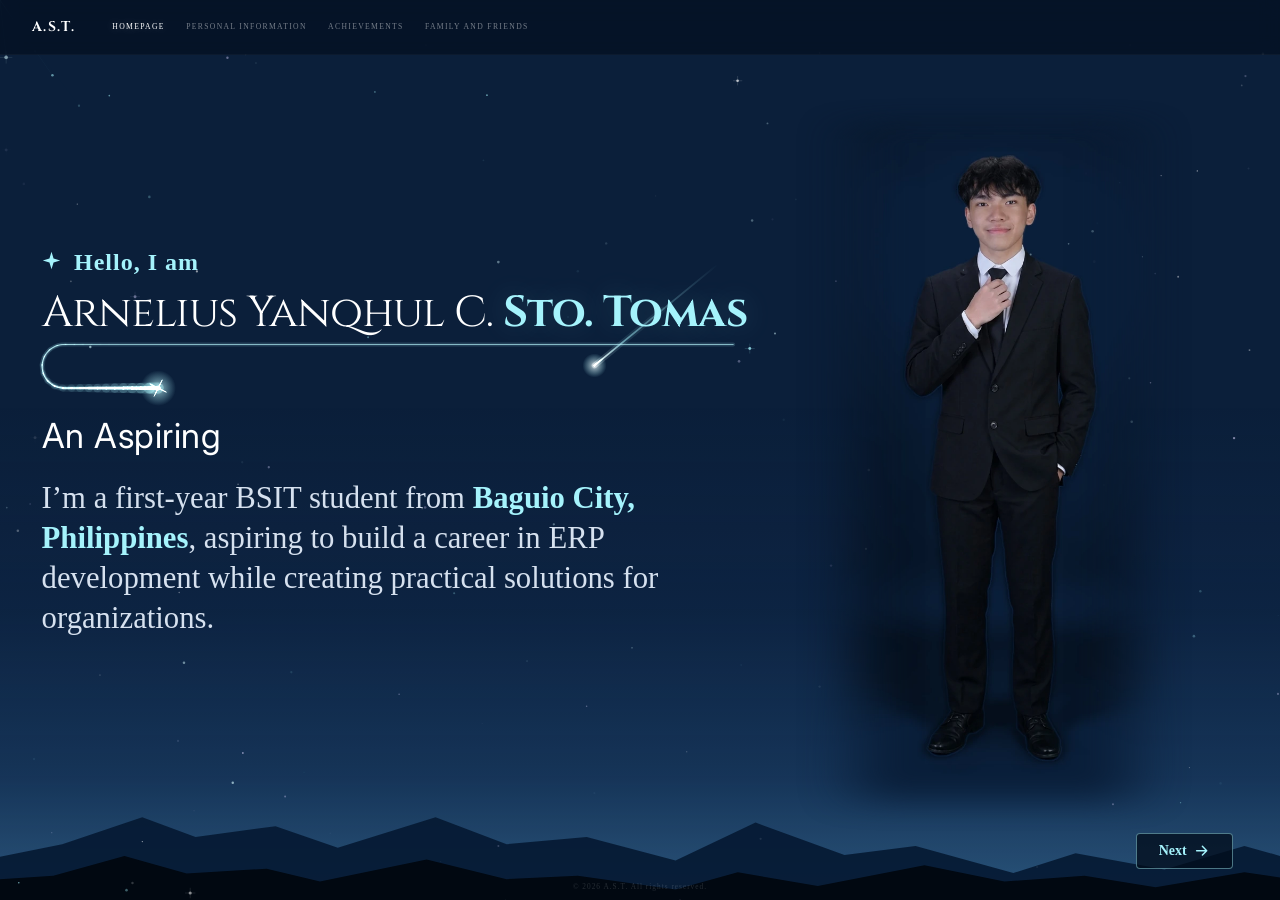
==== commit b2df681c: "Add files via upload" ====
--- a/index.html
+++ b/index.html
@@ -24,6 +24,9 @@
     </script>
 </head>
 <body>
+
+    <!-- HORIZON: dusk glow and mountain silhouettes along the bottom edge -->
+    <div class="hp-horizon" aria-hidden="true"></div>
 
     <!-- BACKGROUND SKY (faint drifting stars) and CONSTELLATION (drawn by the script below) -->
     <canvas id="hp-sky" aria-hidden="true"></canvas>
--- a/styles.css
+++ b/styles.css
@@ -1609,7 +1609,8 @@
     position: absolute;
     inset: 0;
     transform-style: preserve-3d;
-    transition: transform 0.95s cubic-bezier(0.45, 0.05, 0.2, 1) calc(var(--i) * 0.09s);
+    transition: transform 0.6s cubic-bezier(0.45, 0.05, 0.2, 1) calc(var(--i) * 0.05s);
+    will-change: transform;
 }
 
 .tarot.is-flipped .tarot-flip { transform: rotateY(180deg); }
@@ -1740,7 +1741,6 @@
     stroke-linecap: round;
     stroke-dasharray: 1;
     stroke-dashoffset: 0;
-    filter: drop-shadow(0 0 2px rgba(var(--acc-rgb), 0.9));
 }
 .c-halo { fill: rgba(var(--acc-rgb), 0.22); }
 .c-core { fill: #ffffff; }
@@ -1760,7 +1760,7 @@
         radial-gradient(1.4px 1.4px at 78% 78%, rgba(255, 255, 255, 0.8), transparent),
         radial-gradient(1px 1px at 20% 92%, rgba(215, 250, 255, 0.8), transparent),
         radial-gradient(ellipse 90% 40% at 50% 0%, rgba(var(--acc-rgb), 0.12), transparent 75%),
-        linear-gradient(180deg, #0b1e3a 0%, #071428 60%, #050e1e 100%);
+        linear-gradient(180deg, rgba(11, 30, 58, 0.96) 0%, rgba(7, 20, 40, 0.97) 60%, rgba(5, 14, 30, 0.98) 100%);
 }
 
 /* the awards photo: its own window under the text, shown at full strength */
@@ -1980,22 +1980,17 @@
 @media (prefers-reduced-motion: no-preference) {
     @media (min-width: 769px) {
         .tarot-fly {
-            animation: tarot-fly 0.85s cubic-bezier(0.16, 0.84, 0.3, 1) calc(0.1s + var(--i) * 0.18s) backwards;
-        }
-        .tarot-front {
-            animation: tarot-land 0.9s ease-out calc(0.1s + var(--i) * 0.18s + 0.6s) backwards;
+            animation: tarot-fly 0.5s cubic-bezier(0.16, 0.84, 0.3, 1) calc(0.05s + var(--i) * 0.08s) backwards;
+            will-change: transform, opacity;
         }
         .c-line {
-            animation: c-draw 0.45s ease-out calc(0.1s + var(--i) * 0.18s + 0.55s + var(--d) * 0.015s) backwards;
+            animation: c-draw 0.3s ease-out calc(0.05s + var(--i) * 0.08s + 0.28s + var(--d) * 0.01s) backwards;
         }
         .c-star {
-            animation:
-                c-pop 0.35s cubic-bezier(0.2, 1.4, 0.4, 1) calc(0.1s + var(--i) * 0.18s + 0.5s + var(--d) * 0.012s) backwards,
-                c-twinkle var(--t) ease-in-out calc(2.2s + var(--d) * 0.1s) infinite;
+            animation: c-pop 0.25s cubic-bezier(0.2, 1.4, 0.4, 1) calc(0.05s + var(--i) * 0.08s + 0.25s + var(--d) * 0.008s) backwards;
             transform-box: fill-box;
             transform-origin: center;
         }
-        .c-dust { animation: c-twinkle var(--t) ease-in-out infinite; }
     }
 }
 
@@ -2094,14 +2089,16 @@
 
     /* back */
     body.about-body .ach-card {
-        gap: calc(10 * var(--u));
-        padding: calc(26 * var(--u)) calc(28 * var(--u)) calc(22 * var(--u));
-    }
-
-    .ach-card::before { min-height: calc(60 * var(--u)); margin-top: calc(4 * var(--u)); border-radius: calc(9 * var(--u)); }
+        gap: calc(8 * var(--u));
+        padding: calc(20 * var(--u)) calc(28 * var(--u)) calc(16 * var(--u));
+    }
+
+    /* every photo window is the same size; the View photo pill sits on its lower left corner */
+    .ach-card::before { flex: none; height: calc(var(--ph, 200) * var(--u)); min-height: 0; margin-top: auto; border-radius: calc(9 * var(--u)); }
+    .ach-photo-btn { margin: calc(-42 * var(--u)) 0 calc(6 * var(--u)) calc(10 * var(--u)); position: relative; z-index: 2; }
     .t-ghost { top: calc(16 * var(--u)); right: calc(16 * var(--u)); width: calc(112 * var(--u)); height: calc(112 * var(--u)); }
 
-    .ach-head { gap: calc(14 * var(--u)); padding-bottom: calc(12 * var(--u)); }
+    .ach-head { gap: calc(14 * var(--u)); padding-bottom: calc(8 * var(--u)); }
     .ach-head > div:not(.ach-badge) { padding-right: calc(62 * var(--u)); }
     .ach-head h2 { font-size: calc(31 * var(--u)); }
     .ach-meta { margin-top: calc(3 * var(--u)); font-size: calc(15.5 * var(--u)); }
@@ -2114,9 +2111,10 @@
     }
 
     .ach-list li {
-        padding-left: calc(21 * var(--u));
-        margin-bottom: calc(5 * var(--u));
-        font-size: calc(17 * var(--u));
+        padding-left: calc(19 * var(--u));
+        margin-bottom: calc(4 * var(--u));
+        font-size: calc(15 * var(--u));
+        line-height: 1.24;
     }
     .ach-list li:not(.ach-group)::before { width: calc(9 * var(--u)); height: calc(9 * var(--u)); }
     .ach-list li:not(.ach-group):has(+ li:not(.ach-group))::after {
@@ -2126,8 +2124,8 @@
     }
     .ach-list li.ach-group {
         gap: calc(8 * var(--u));
-        margin: calc(10 * var(--u)) 0 calc(5 * var(--u));
-        font-size: calc(11.5 * var(--u));
+        margin: calc(8 * var(--u)) 0 calc(4 * var(--u));
+        font-size: calc(11 * var(--u));
     }
     .ach-list li.ach-group:first-child { margin-top: 0; }
     .ach-list li.ach-group::before { width: calc(14 * var(--u)); }
@@ -2139,7 +2137,7 @@
     }
     .ach-photo-btn svg { width: calc(15 * var(--u)); height: calc(15 * var(--u)); }
 
-    .ach-contact { padding-top: calc(8 * var(--u)); font-size: calc(14 * var(--u)); }
+    .ach-contact { padding-top: calc(8 * var(--u)); font-size: calc(13 * var(--u)); min-height: calc(51.5 * var(--u)); }   /* room for 3 lines on every card, so the photos line up */
 }
 
 
@@ -2747,7 +2745,7 @@
 .fr-photo img.fit-wide { position: relative; object-fit: contain; }
 
 /* ---- opening animation: the case starts closed (cover lying over the disc side) and the cover swings open on its spine like a book ---- */
-.fr-case { perspective: calc(1500 * var(--k)); transition: translate 1.3s cubic-bezier(0.45, 0, 0.2, 1), filter 0.6s ease; }
+.fr-case { perspective: calc(1500 * var(--k)); transition: translate 0.8s cubic-bezier(0.45, 0, 0.2, 1), filter 0.6s ease; }
 .fr-card:not(.is-open) .fr-case {
     translate: calc(-155 * var(--k)) 0;
     filter: drop-shadow(0 0 calc(12 * var(--k)) rgba(125, 219, 234, 0.35));
@@ -2764,7 +2762,7 @@
     transform-style: preserve-3d;
     transform-origin: 100% 50%;
     transform: translateX(0) rotateY(0deg);
-    transition: transform 1.3s cubic-bezier(0.45, 0, 0.2, 1);
+    transition: transform 0.8s cubic-bezier(0.45, 0, 0.2, 1);
 }
 .fr-half.fr-cover::after { display: none; }
 .fr-card:not(.is-open) .fr-half.fr-cover { transform: translateX(calc(20 * var(--k))) rotateY(180deg); }
@@ -2781,17 +2779,17 @@
 .fr-back { transform: rotateY(180deg); }
 
 /* disc side and spine appear as the cover lifts off them */
-.fr-tray, .fr-hinge { z-index: 1; transition: opacity 0.5s ease 0.5s; }
+.fr-tray, .fr-hinge { z-index: 1; transition: opacity 0.3s ease 0.3s; }
 .fr-card:not(.is-open) .fr-tray,
 .fr-card:not(.is-open) .fr-hinge { opacity: 0; transition: opacity 0.2s ease 0s; }
 
 /* circuit lines keep touching the case while it is closed and centred */
-.fr-card::before { transition: width 1.3s cubic-bezier(0.45, 0, 0.2, 1), left 1.3s cubic-bezier(0.45, 0, 0.2, 1), right 1.3s cubic-bezier(0.45, 0, 0.2, 1); }
+.fr-card::before { transition: width 0.8s cubic-bezier(0.45, 0, 0.2, 1), left 0.8s cubic-bezier(0.45, 0, 0.2, 1), right 0.8s cubic-bezier(0.45, 0, 0.2, 1); }
 .fr-card.is-left:not(.is-open)::before { left: calc(100% - 155 * var(--k)); width: calc(205 * var(--k)); }
 .fr-card.is-right:not(.is-open)::before { right: calc(100% - 155 * var(--k)); width: calc(205 * var(--k)); }
 
 /* emblem badge stays centred over the cover while the case is closed */
-.fr-badge { transition: translate 1.3s cubic-bezier(0.45, 0, 0.2, 1); }
+.fr-badge { transition: translate 0.8s cubic-bezier(0.45, 0, 0.2, 1); }
 .fr-card:not(.is-open) .fr-badge { translate: calc(-50% + 155 * var(--k)) 0; }
 
 /* discs spin once the case is open */
@@ -2979,17 +2977,17 @@
    turns into a heart, and the heart's beat draws the circuit outward like
    a constellation: lines -> cases (discs sweep in) -> loops -> emblems.
    All timings come from the variables below, so the whole intro can be
-   sped up or slowed down in one place. (JS opens the cases at ~2.75 s.)
+   sped up or slowed down in one place. (JS opens the cases at ~1.35 s.)
    ============================================================ */
 .fr-stage {
-    --t-star: 0.25s;                              /* star leaves the sky */
-    --t-hit: calc(var(--t-star) + 0.7s);          /* star hits the centre circle */
-    --t-beat: calc(var(--t-hit) + 0.45s);         /* first heartbeat starts the lines */
-    --t-stub: calc(var(--t-beat) + 0.6s);         /* lines reach the cases */
-    --t-case: calc(var(--t-stub) + 0.3s);         /* cases appear */
-    --t-loop: calc(var(--t-case) + 0.6s);         /* side loops trace around */
-    --t-wire: calc(var(--t-loop) + 0.5s);         /* lines reach the emblems */
-    --t-emblem: calc(var(--t-wire) + 0.3s);       /* emblems light up */
+    --t-star: 0.1s;                              /* star leaves the sky */
+    --t-hit: calc(var(--t-star) + 0.4s);          /* star hits the centre circle */
+    --t-beat: calc(var(--t-hit) + 0.25s);         /* first heartbeat starts the lines */
+    --t-stub: calc(var(--t-beat) + 0.3s);         /* lines reach the cases */
+    --t-case: calc(var(--t-stub) + 0.15s);         /* cases appear */
+    --t-loop: calc(var(--t-case) + 0.3s);         /* side loops trace around */
+    --t-wire: calc(var(--t-loop) + 0.25s);         /* lines reach the emblems */
+    --t-emblem: calc(var(--t-wire) + 0.15s);       /* emblems light up */
 }
 
 @property --fr-sweep { syntax: '<angle>'; inherits: false; initial-value: 360deg; }
@@ -3019,7 +3017,7 @@
         background: linear-gradient(to left, #ffffff 0, rgba(165, 243, 252, 0.85) 16%, rgba(165, 243, 252, 0) 100%);
         box-shadow: 0 0 calc(12 * var(--k)) rgba(165, 243, 252, 0.8);
         opacity: 0;
-        animation: fr-star-fly 0.7s cubic-bezier(0.45, 0.05, 0.9, 0.55) var(--t-star) forwards;
+        animation: fr-star-fly 0.4s cubic-bezier(0.45, 0.05, 0.9, 0.55) var(--t-star) forwards;
     }
     .fr-star i::after {
         content: '';
@@ -3041,7 +3039,7 @@
 
     /* ---- 2. impact: the circle flares, ripples spread, the circle turns into a heart ---- */
     .fr-hub {
-        animation: fr-pulse 3.2s ease-in-out infinite, fr-hub-hit 0.45s ease-out var(--t-hit) forwards;
+        animation: fr-pulse 3.2s ease-in-out infinite, fr-hub-hit 0.3s ease-out var(--t-hit) forwards;
     }
     @keyframes fr-hub-hit {
         0%   { scale: 1; opacity: 1; }
@@ -3061,16 +3059,16 @@
         box-shadow: 0 0 calc(14 * var(--k)) rgba(125, 219, 234, 0.55), inset 0 0 calc(14 * var(--k)) rgba(125, 219, 234, 0.35);
         translate: -50% -50%;
         opacity: 0;
-        animation: fr-ripple 1.5s cubic-bezier(0.2, 0.6, 0.3, 1) var(--d) backwards;
-    }
-    .fr-ripple.is-beat { width: calc(300 * var(--k)); height: calc(300 * var(--k)); animation-duration: 1s; }
+        animation: fr-ripple 0.9s cubic-bezier(0.2, 0.6, 0.3, 1) var(--d) backwards;
+    }
+    .fr-ripple.is-beat { width: calc(300 * var(--k)); height: calc(300 * var(--k)); animation-duration: 0.6s; }
     .fr-ripple.is-flash {
         width: calc(220 * var(--k));
         height: calc(220 * var(--k));
         border: 0;
         background: radial-gradient(circle, rgba(255, 255, 255, 0.95) 0, rgba(165, 243, 252, 0.55) 25%, rgba(165, 243, 252, 0) 68%);
         box-shadow: none;
-        animation-duration: 0.6s;
+        animation-duration: 0.35s;
     }
     @keyframes fr-ripple {
         0%   { scale: 0.03; opacity: 0.95; }
@@ -3090,7 +3088,7 @@
         filter: drop-shadow(0 0 calc(7 * var(--k)) rgba(125, 219, 234, 0.95));
         translate: -50% -50%;
         animation:
-            fr-heart-pop 0.55s cubic-bezier(0.2, 1.6, 0.4, 1) var(--t-hit) backwards,
+            fr-heart-pop 0.35s cubic-bezier(0.2, 1.6, 0.4, 1) var(--t-hit) backwards,
             fr-beat 3.2s ease-in-out var(--t-beat) infinite;
     }
     @keyframes fr-heart-pop {
@@ -3119,7 +3117,7 @@
         stroke-linejoin: round;
         filter: drop-shadow(0 0 calc(5 * var(--k)) rgba(125, 219, 234, 0.9));
         opacity: 0;
-        animation: fr-mh-fly 1.5s cubic-bezier(0.2, 0.7, 0.3, 1) calc(var(--t-beat) + var(--dl)) backwards;
+        animation: fr-mh-fly 0.9s cubic-bezier(0.2, 0.7, 0.3, 1) calc(var(--t-beat) + var(--dl)) backwards;
     }
     @keyframes fr-mh-fly {
         0%   { translate: 0 0; scale: 0.3; opacity: 0; }
@@ -3128,10 +3126,10 @@
     }
 
     /* ---- 3. the beat sends the lines outward ---- */
-    .fr-link-mid { animation: fr-grow-y 0.6s ease-out var(--t-beat) backwards; }
+    .fr-link-mid { animation: fr-grow-y 0.35s ease-out var(--t-beat) backwards; }
     @keyframes fr-grow-y { from { scale: 1 0; } }
 
-    .fr-card::before { animation: fr-grow-x 0.3s ease-out var(--t-stub) backwards; }
+    .fr-card::before { animation: fr-grow-x 0.18s ease-out var(--t-stub) backwards; }
     .fr-card.is-left::before { transform-origin: 100% 50%; }
     .fr-card.is-right::before { transform-origin: 0 50%; }
     @keyframes fr-grow-x { from { transform: scaleX(0); } }
@@ -3147,7 +3145,7 @@
         background: #effeff;
         box-shadow: 0 0 calc(10 * var(--k)) calc(2 * var(--k)) rgba(125, 219, 234, 0.9);
         translate: -50% -50%;
-        animation: fr-node-in 0.9s ease-out var(--t) backwards;
+        animation: fr-node-in 0.55s ease-out var(--t) backwards;
     }
     .fr-node::before,
     .fr-node::after {
@@ -3160,7 +3158,7 @@
         background: linear-gradient(90deg, transparent, #ffffff, transparent);
         translate: -50% -50%;
         opacity: 0;
-        animation: fr-node-flare 0.9s ease-out var(--t) backwards;
+        animation: fr-node-flare 0.55s ease-out var(--t) backwards;
     }
     .fr-node::after { rotate: 90deg; }
     @keyframes fr-node-in {
@@ -3176,14 +3174,14 @@
 
     /* ---- 4. cases appear at the end of their line; each disc is drawn in a sweep as the case opens ---- */
     .fr-card { animation: none; }
-    .fr-case { animation: fr-case-in 0.6s cubic-bezier(0.16, 1, 0.3, 1) calc(var(--t-case) + var(--i, 0) * 0.07s) backwards; }
-    .fr-card figcaption { animation: fr-cap-in 0.7s ease-out calc(var(--t-case) + 0.9s + var(--i, 0) * 0.2s) backwards; }
+    .fr-case { animation: fr-case-in 0.4s cubic-bezier(0.16, 1, 0.3, 1) calc(var(--t-case) + var(--i, 0) * 0.07s) backwards; }
+    .fr-card figcaption { animation: fr-cap-in 0.45s ease-out calc(var(--t-case) + 0.4s + var(--i, 0) * 0.08s) backwards; }
     @keyframes fr-case-in { from { opacity: 0; scale: 0.86; } }
     @keyframes fr-cap-in { from { opacity: 0; translate: 0 calc(10 * var(--k)); } }
 
     /* ---- 5. loops trace around, wires reach out, emblems light up ---- */
-    .fr-link-l { animation: fr-loop-down 0.7s ease-in-out var(--t-loop) backwards; }
-    .fr-link-r { animation: fr-loop-up 0.7s ease-in-out var(--t-loop) backwards; }
+    .fr-link-l { animation: fr-loop-down 0.4s ease-in-out var(--t-loop) backwards; }
+    .fr-link-r { animation: fr-loop-up 0.4s ease-in-out var(--t-loop) backwards; }
     @keyframes fr-loop-down {
         from { clip-path: inset(0 -20px 100% -20px); }
         to   { clip-path: inset(-20px -20px -20px -20px); }
@@ -3201,14 +3199,14 @@
         background: rgba(165, 243, 252, 0.75);
         box-shadow: 0 0 calc(8 * var(--k)) rgba(125, 219, 234, 0.9);
         translate: 0 -50%;
-        animation: fr-grow-x 0.3s ease-out var(--t-wire) backwards;
+        animation: fr-grow-x 0.18s ease-out var(--t-wire) backwards;
     }
     .fr-wire.w-top { top: calc(145 * var(--k)); }
     .fr-wire.w-bot { top: calc(543 * var(--k)); }
     .fr-wire.w-l { left: calc(-54 * var(--k)); transform-origin: 100% 50%; }
     .fr-wire.w-r { right: calc(-54 * var(--k)); transform-origin: 0 50%; }
 
-    .fr-emblem { animation: fr-emblem-in 0.8s cubic-bezier(0.2, 1.3, 0.4, 1) calc(var(--t-emblem) + var(--e, 0) * 0.1s) backwards; }
+    .fr-emblem { animation: fr-emblem-in 0.5s cubic-bezier(0.2, 1.3, 0.4, 1) calc(var(--t-emblem) + var(--e, 0) * 0.05s) backwards; }
     @keyframes fr-emblem-in {
         0%   { opacity: 0; scale: 0.3; }
         55%  { opacity: 1; scale: 1.1; box-shadow: 0 0 calc(54 * var(--k)) calc(8 * var(--k)) rgba(165, 243, 252, 0.85), inset 0 0 calc(18 * var(--k)) rgba(125, 219, 234, 0.12); }
@@ -3222,8 +3220,8 @@
         mask: radial-gradient(circle, transparent 0 11%, #000 11.6%), conic-gradient(from 0deg, #000 var(--fr-sweep, 360deg), transparent 0);
         mask-composite: intersect;
     }
-    .fr-card.is-open .fr-disc { animation: fr-spin 9s linear infinite, fr-sweep 1.2s ease-out 0.5s backwards; }
-    .fr-card.is-open .fr-disc.has-video { animation: fr-sweep 1.2s ease-out 0.5s backwards; }
+    .fr-card.is-open .fr-disc { animation: fr-spin 9s linear infinite, fr-sweep 0.7s ease-out 0.25s backwards; }
+    .fr-card.is-open .fr-disc.has-video { animation: fr-sweep 0.7s ease-out 0.25s backwards; }
     @keyframes fr-sweep { from { --fr-sweep: 0deg; } }
 }
 
@@ -4299,3 +4297,156 @@
     .next-page-link::before, .next-page-link::after { display: none; }
     .next-page-link:is(:hover, :focus-visible) > svg:not(.nsl-star) { animation: none; }
 }
+
+
+/* =====================================================================
+   ACHIEVEMENTS BACKGROUND + CARD BORDER STARS (see achfx.js)
+   The sky canvas (twinkling stars + a violet heart constellation) sits under the cards on the blue background;
+   the trace canvas sits above them, only to let a shooting star lap each card border in the card's own colour.
+   ===================================================================== */
+#ach-sky, #ach-trace {
+    position: fixed;
+    inset: 0;
+    pointer-events: none;
+}
+#ach-sky { z-index: 0; }
+#ach-trace { z-index: 6; }
+.ach-body .about-content { position: relative; z-index: 1; }
+
+/* the border glows in the card's colour when the shooting star arrives */
+.tarot.ach-lit .tarot-back {
+    animation: ach-lit 0.9s ease-out;
+}
+@keyframes ach-lit {
+    0%   { box-shadow: 0 0 0 1px rgba(var(--acc-rgb), 0.95), 0 0 26px 4px rgba(var(--acc-rgb), 0.55), inset 0 0 40px rgba(var(--acc-rgb), 0.06); }
+    100% { box-shadow: 0 0 34px rgba(var(--acc-rgb), 0.14), inset 0 0 40px rgba(var(--acc-rgb), 0.06); }
+}
+
+/* burning star in the greeting, same loop as the homepage */
+@media (prefers-reduced-motion: no-preference) {
+    :is(.ach-body, .fr-body) .burn-star::before { animation: burn-star 3.6s ease-out 0.3s infinite; }
+    :is(.ach-body, .fr-body) .burn-star::after  { animation: burn-glow 3.6s ease-out 0.3s infinite; }
+    :is(.ach-body, .fr-body) .burn-star i       { animation: burn-ember 3.6s ease-out calc(0.3s + var(--ed) - 0.9s) infinite; }
+}
+@media (prefers-reduced-motion: reduce) {
+    #ach-trace { display: none; }
+}
+
+
+/* =====================================================================
+   FAMILY AND FRIENDS: star background + constellation boxes (see frfx.js)
+   ===================================================================== */
+#fr-canvas { position: fixed; inset: 0; z-index: 0; pointer-events: none; }
+
+/* the case halves are drawn like constellations: a thin outline joining bright stars (glinting on the corners,
+   smaller ones in the middle of each edge). The stars are added by the script in family.html. */
+.fr-half:not(.fr-cover) {
+    border: 1px solid rgba(190, 240, 255, 0.55);
+    border-radius: calc(2 * var(--k));
+    background:
+        radial-gradient(ellipse 80% 70% at 50% 45%, rgba(125, 219, 234, 0.1), transparent 75%),
+        linear-gradient(170deg, rgba(165, 243, 252, 0.05), rgba(2, 12, 27, 0.28));
+    box-shadow: 0 0 calc(18 * var(--k)) rgba(125, 219, 234, 0.2), inset 0 0 calc(30 * var(--k)) rgba(125, 219, 234, 0.07);
+    backdrop-filter: none;
+}
+.fr-half:not(.fr-cover)::after { display: none; }
+
+.fr-cs { position: absolute; inset: 0; z-index: 3; pointer-events: none; }
+.fr-cs b {
+    position: absolute;
+    display: block;
+    width: calc(5 * var(--k));
+    height: calc(5 * var(--k));
+    margin: calc(-2.5 * var(--k)) 0 0 calc(-2.5 * var(--k));
+    border-radius: 50%;
+    background: #ffffff;
+    box-shadow: 0 0 calc(8 * var(--k)) calc(1.5 * var(--k)) rgba(125, 219, 234, 0.85);
+}
+.fr-cs b:nth-child(n+5) { width: calc(3.5 * var(--k)); height: calc(3.5 * var(--k)); margin: calc(-1.75 * var(--k)) 0 0 calc(-1.75 * var(--k)); opacity: 0.85; }
+.fr-cs b:nth-child(1) { left: -0.5px; top: -0.5px; }
+.fr-cs b:nth-child(2) { right: -0.5px; top: -0.5px; margin-left: 0; margin-right: calc(-2.5 * var(--k)); }
+.fr-cs b:nth-child(3) { left: -0.5px; bottom: -0.5px; margin-top: 0; margin-bottom: calc(-2.5 * var(--k)); }
+.fr-cs b:nth-child(4) { right: -0.5px; bottom: -0.5px; margin: 0 calc(-2.5 * var(--k)) calc(-2.5 * var(--k)) 0; }
+.fr-cs b:nth-child(2) { margin-top: calc(-2.5 * var(--k)); }
+.fr-cs b:nth-child(5) { left: 50%; top: -0.5px; }
+.fr-cs b:nth-child(6) { left: 50%; bottom: -0.5px; margin-top: 0; margin-bottom: calc(-1.75 * var(--k)); }
+.fr-cs b:nth-child(7) { left: -0.5px; top: 50%; }
+.fr-cs b:nth-child(8) { right: -0.5px; top: 50%; margin-left: 0; margin-right: calc(-1.75 * var(--k)); }
+/* four-point glint on every corner star */
+.fr-cs b:nth-child(-n+4)::before,
+.fr-cs b:nth-child(-n+4)::after {
+    content: '';
+    position: absolute;
+    left: 50%;
+    top: 50%;
+    width: calc(34 * var(--k));
+    height: 1px;
+    background: linear-gradient(90deg, transparent, #ffffff, transparent);
+    translate: -50% -50%;
+}
+.fr-cs b:nth-child(-n+4)::after { rotate: 90deg; }
+@media (prefers-reduced-motion: no-preference) {
+    .fr-cs b:nth-child(-n+4) { animation: fr-twk 3.2s ease-in-out infinite; }
+    .fr-cs b:nth-child(2) { animation-delay: -0.8s; }
+    .fr-cs b:nth-child(3) { animation-delay: -1.6s; }
+    .fr-cs b:nth-child(4) { animation-delay: -2.4s; }
+}
+@keyframes fr-twk { 0%, 100% { opacity: 1; scale: 1; } 50% { opacity: 0.5; scale: 0.7; } }
+.fr-face.fr-front, .fr-face.fr-back { backdrop-filter: none; }
+.fr-card:focus-visible .fr-half { border-color: #fff; }
+
+
+/* ============================================================
+   HORIZON: a glowing sky near the ground with two layers of mountain silhouettes
+   along the bottom edge. Fixed and behind everything, so it never scrolls or covers
+   content. Homepage = pale blue dusk; Family and Friends = purple-to-orange sunset.
+   ============================================================ */
+.hp-horizon,
+.fr-sky {
+    --mtn-h1: clamp(70px, 14vh, 150px);
+    --mtn-h2: clamp(46px, 9vh, 100px);
+}
+
+.hp-horizon {
+    position: fixed;
+    inset: 0;
+    z-index: 0;
+    overflow: hidden;
+    pointer-events: none;
+    background:
+        linear-gradient(to top, rgba(86, 160, 214, 0.42) 0%, rgba(52, 112, 172, 0.26) 14%, rgba(28, 70, 126, 0.12) 32%, transparent 55%);
+}
+
+/* Family and Friends: sunset instead of blue dusk */
+.fr-sky {
+    background:
+        linear-gradient(to top, rgba(255, 128, 62, 0.46) 0%, rgba(214, 84, 108, 0.32) 9%, rgba(130, 66, 150, 0.24) 24%, rgba(58, 40, 112, 0.12) 42%, transparent 62%),
+        radial-gradient(ellipse 60% 45% at 50% 78%, rgba(100, 220, 245, 0.06), transparent 70%),
+        radial-gradient(ellipse 40% 35% at 8% 20%, rgba(125, 219, 234, 0.06), transparent 70%);
+}
+
+.hp-horizon::before, .hp-horizon::after,
+.fr-sky::before, .fr-sky::after {
+    content: '';
+    position: absolute;
+    left: 0;
+    right: 0;
+    bottom: 0;
+    background-repeat: no-repeat;
+    background-size: 100% 100%;
+}
+
+/* far ridge (lighter) */
+.hp-horizon::before, .fr-sky::before { height: var(--mtn-h1); opacity: 0.92; }
+/* near ridge (almost black) */
+.hp-horizon::after,  .fr-sky::after  { height: var(--mtn-h2); }
+
+.hp-horizon::before { background-image: url("data:image/svg+xml,%3Csvg xmlns='http://www.w3.org/2000/svg' viewBox='0 0 1440 140' preserveAspectRatio='none'%3E%3Cpath fill='%23061a33' d='M0 140V92l70-14 90-30 60 22 90-12 70 24 110-34 80 30 90-8 100 26 90-42 100 36 80-10 110 30 70-22 100 18 90-26 80 22 70-14V140Z'/%3E%3C/svg%3E"); }
+.hp-horizon::after  { background-image: url("data:image/svg+xml,%3Csvg xmlns='http://www.w3.org/2000/svg' viewBox='0 0 1440 140' preserveAspectRatio='none'%3E%3Cpath fill='%23010811' d='M0 140V104l60-6 80-34 70 30 90-8 60 22 120-38 90 34 80-6 110 24 70-30 90 24 120-36 90 28 90-10 80 20 100-26 80 18 60-8V140Z'/%3E%3C/svg%3E"); }
+.fr-sky::before     { background-image: url("data:image/svg+xml,%3Csvg xmlns='http://www.w3.org/2000/svg' viewBox='0 0 1440 140' preserveAspectRatio='none'%3E%3Cpath fill='%232a1538' d='M0 140V92l70-14 90-30 60 22 90-12 70 24 110-34 80 30 90-8 100 26 90-42 100 36 80-10 110 30 70-22 100 18 90-26 80 22 70-14V140Z'/%3E%3C/svg%3E"); }
+.fr-sky::after      { background-image: url("data:image/svg+xml,%3Csvg xmlns='http://www.w3.org/2000/svg' viewBox='0 0 1440 140' preserveAspectRatio='none'%3E%3Cpath fill='%230b0614' d='M0 140V104l60-6 80-34 70 30 90-8 60 22 120-38 90 34 80-6 110 24 70-30 90 24 120-36 90 28 90-10 80 20 100-26 80 18 60-8V140Z'/%3E%3C/svg%3E"); }
+
+body.fr-body .about-page-actions { z-index: 1; }
+@media (max-width: 768px) {
+    body.fr-body .about-page-actions { position: relative; }
+}
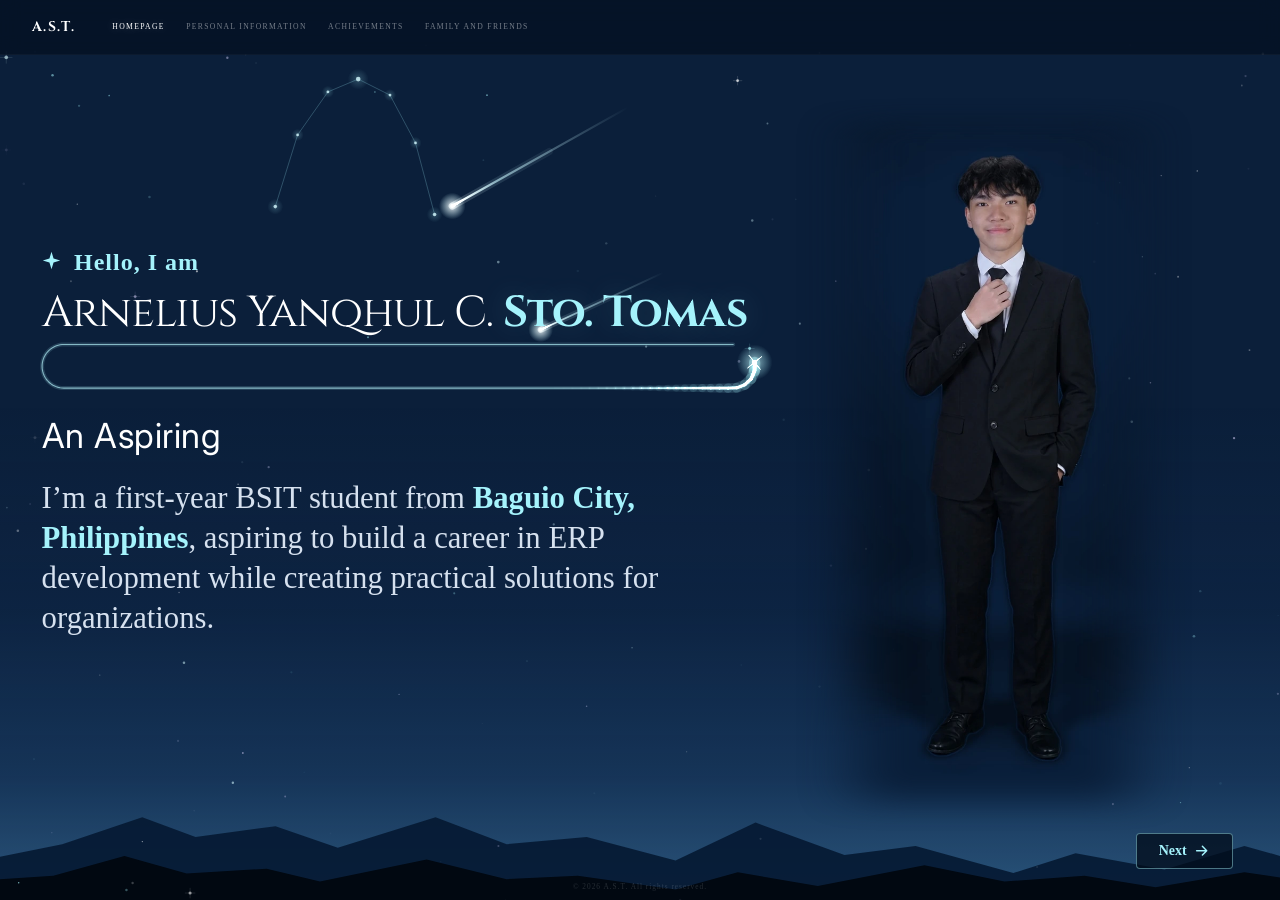
==== commit 673118c6: "Add files via upload" ====
--- a/index.html
+++ b/index.html
@@ -621,7 +621,6 @@
     </script>
 
     <script src="shootingstars.js" defer></script>
-    <script src="mario.js" defer></script>
     <script src="nextstar.js" defer></script>
 </body>
 </html>
--- a/styles.css
+++ b/styles.css
@@ -3891,7 +3891,7 @@
 
 /* Personal Information: tighter vertical rhythm so the extra fields still fit without scrolling */
 @media (min-width: 769px) {
-    body.pi-body { --u: min(0.0415vw, 0.0755vh); }
+    body.pi-body { --u: min(0.0382vw, 0.0698vh); }   /* a touch smaller so the three added Body and Health fields (BMI, Eyesight, Ring Size) still fit without scrolling */
     body.pi-body .pi-panel { padding: calc(22 * var(--u)) calc(32 * var(--u)) calc(22 * var(--u)); }
     body.pi-body .pi-rule { margin: calc(14 * var(--u)) 0 calc(14 * var(--u)); }
     body.pi-body .pi-content .profile-name { margin-bottom: calc(8 * var(--u)); }
@@ -3933,6 +3933,13 @@
     }
     body.pi-body .pi-stack .pi-group { padding: 0; border-left: 0; }
     body.pi-body .pi-stack .pi-dreams {
+        margin-top: calc(10 * var(--u));
+        padding-top: calc(11 * var(--u));
+        border-top: 1px solid rgba(var(--acc), 0.2);
+    }
+    body.pi-body .pi-duo { display: grid; grid-template-columns: 1fr 1fr; column-gap: calc(8 * var(--u)); }
+    body.pi-body .pi-duo > div { width: auto; min-width: 0; }
+    body.pi-body .pi-stack .pi-family {
         margin-top: calc(10 * var(--u));
         padding-top: calc(11 * var(--u));
         border-top: 1px solid rgba(var(--acc), 0.2);
@@ -4175,8 +4182,43 @@
     76%  { transform: translateY(-4px); }
     100% { transform: translateY(0); }
 }
+/* his speech bubble: a small glass pill beside his head, with a tail that points at him */
+#mario-say {
+    position: fixed;
+    z-index: 5;
+    box-sizing: border-box;
+    min-height: 2.2em;
+    padding: 9px 13px;
+    border: 1px solid rgba(165, 243, 252, 0.6);
+    border-radius: 10px;
+    background: rgba(7, 26, 51, 0.92);
+    box-shadow: 0 0 16px rgba(125, 219, 234, 0.3);
+    color: #d7faff;
+    font-family: 'Inter', sans-serif;
+    font-size: 13px;
+    font-weight: 500;
+    line-height: 1.4;
+    pointer-events: none;
+    opacity: 0;
+    transform: translateY(4px) scale(0.96);
+    transition: opacity 0.18s ease, transform 0.18s ease;
+}
+#mario-say.on { opacity: 1; transform: none; }
+#mario-say::after {
+    content: '';
+    position: absolute;
+    top: 50%;
+    width: 9px;
+    height: 9px;
+    background: rgba(7, 26, 51, 0.98);
+    border: 1px solid rgba(165, 243, 252, 0.6);
+    translate: 0 -50%;
+    rotate: 45deg;
+}
+#mario-say.right::after { left: -6px; border-right: 0; border-top: 0; }
+#mario-say.left::after  { right: -6px; border-left: 0; border-bottom: 0; }
 @media (prefers-reduced-motion: reduce) {
-    #mario-stage, #bg-shooters { display: none; }
+    #bg-shooters { display: none; }
 }
 
 /* =====================================================================
@@ -4402,7 +4444,7 @@
    content. Homepage = pale blue dusk; Family and Friends = purple-to-orange sunset.
    ============================================================ */
 .hp-horizon,
-.fr-sky {
+body.fr-body .fr-sky {
     --mtn-h1: clamp(70px, 14vh, 150px);
     --mtn-h2: clamp(46px, 9vh, 100px);
 }
@@ -4417,8 +4459,8 @@
         linear-gradient(to top, rgba(86, 160, 214, 0.42) 0%, rgba(52, 112, 172, 0.26) 14%, rgba(28, 70, 126, 0.12) 32%, transparent 55%);
 }
 
-/* Family and Friends: sunset instead of blue dusk */
-.fr-sky {
+/* Family and Friends only: sunset instead of blue dusk (the achievements page keeps its plain night sky) */
+body.fr-body .fr-sky {
     background:
         linear-gradient(to top, rgba(255, 128, 62, 0.46) 0%, rgba(214, 84, 108, 0.32) 9%, rgba(130, 66, 150, 0.24) 24%, rgba(58, 40, 112, 0.12) 42%, transparent 62%),
         radial-gradient(ellipse 60% 45% at 50% 78%, rgba(100, 220, 245, 0.06), transparent 70%),
@@ -4426,7 +4468,7 @@
 }
 
 .hp-horizon::before, .hp-horizon::after,
-.fr-sky::before, .fr-sky::after {
+body.fr-body .fr-sky::before, body.fr-body .fr-sky::after {
     content: '';
     position: absolute;
     left: 0;
@@ -4437,16 +4479,168 @@
 }
 
 /* far ridge (lighter) */
-.hp-horizon::before, .fr-sky::before { height: var(--mtn-h1); opacity: 0.92; }
+.hp-horizon::before, body.fr-body .fr-sky::before { height: var(--mtn-h1); opacity: 0.92; }
 /* near ridge (almost black) */
-.hp-horizon::after,  .fr-sky::after  { height: var(--mtn-h2); }
+.hp-horizon::after,  body.fr-body .fr-sky::after  { height: var(--mtn-h2); }
 
 .hp-horizon::before { background-image: url("data:image/svg+xml,%3Csvg xmlns='http://www.w3.org/2000/svg' viewBox='0 0 1440 140' preserveAspectRatio='none'%3E%3Cpath fill='%23061a33' d='M0 140V92l70-14 90-30 60 22 90-12 70 24 110-34 80 30 90-8 100 26 90-42 100 36 80-10 110 30 70-22 100 18 90-26 80 22 70-14V140Z'/%3E%3C/svg%3E"); }
 .hp-horizon::after  { background-image: url("data:image/svg+xml,%3Csvg xmlns='http://www.w3.org/2000/svg' viewBox='0 0 1440 140' preserveAspectRatio='none'%3E%3Cpath fill='%23010811' d='M0 140V104l60-6 80-34 70 30 90-8 60 22 120-38 90 34 80-6 110 24 70-30 90 24 120-36 90 28 90-10 80 20 100-26 80 18 60-8V140Z'/%3E%3C/svg%3E"); }
-.fr-sky::before     { background-image: url("data:image/svg+xml,%3Csvg xmlns='http://www.w3.org/2000/svg' viewBox='0 0 1440 140' preserveAspectRatio='none'%3E%3Cpath fill='%232a1538' d='M0 140V92l70-14 90-30 60 22 90-12 70 24 110-34 80 30 90-8 100 26 90-42 100 36 80-10 110 30 70-22 100 18 90-26 80 22 70-14V140Z'/%3E%3C/svg%3E"); }
-.fr-sky::after      { background-image: url("data:image/svg+xml,%3Csvg xmlns='http://www.w3.org/2000/svg' viewBox='0 0 1440 140' preserveAspectRatio='none'%3E%3Cpath fill='%230b0614' d='M0 140V104l60-6 80-34 70 30 90-8 60 22 120-38 90 34 80-6 110 24 70-30 90 24 120-36 90 28 90-10 80 20 100-26 80 18 60-8V140Z'/%3E%3C/svg%3E"); }
+body.fr-body .fr-sky::before { background-image: url("data:image/svg+xml,%3Csvg xmlns='http://www.w3.org/2000/svg' viewBox='0 0 1440 140' preserveAspectRatio='none'%3E%3Cpath fill='%232a1538' d='M0 140V92l70-14 90-30 60 22 90-12 70 24 110-34 80 30 90-8 100 26 90-42 100 36 80-10 110 30 70-22 100 18 90-26 80 22 70-14V140Z'/%3E%3C/svg%3E"); }
+body.fr-body .fr-sky::after  { background-image: url("data:image/svg+xml,%3Csvg xmlns='http://www.w3.org/2000/svg' viewBox='0 0 1440 140' preserveAspectRatio='none'%3E%3Cpath fill='%230b0614' d='M0 140V104l60-6 80-34 70 30 90-8 60 22 120-38 90 34 80-6 110 24 70-30 90 24 120-36 90 28 90-10 80 20 100-26 80 18 60-8V140Z'/%3E%3C/svg%3E"); }
 
 body.fr-body .about-page-actions { z-index: 1; }
 @media (max-width: 768px) {
     body.fr-body .about-page-actions { position: relative; }
 }
+
+
+/* ============================================================
+   ACHIEVEMENTS: each card sits on a soft glow in its own colour
+   (ice blue, amber, green, violet), fixed behind the cards.
+   ============================================================ */
+.ach-body .tarot::before {
+    content: '';
+    position: absolute;
+    inset: -7% -12%;
+    z-index: -1;
+    pointer-events: none;
+    background:
+        radial-gradient(ellipse 62% 56% at 50% 38%, rgba(var(--acc-rgb), 0.38), transparent 72%),
+        radial-gradient(ellipse 78% 60% at 50% 88%, rgba(var(--acc-rgb), 0.24), transparent 74%);
+    filter: blur(26px);
+}
+
+@media (prefers-reduced-motion: no-preference) {
+    .ach-body .tarot::before {
+        animation:
+            ach-glow-in 1.2s ease-out 1s backwards,
+            ach-glow-breathe 8s ease-in-out calc(2.2s + var(--i) * 0.7s) infinite;
+    }
+    @keyframes ach-glow-in { from { opacity: 0; } to { opacity: 1; } }
+    @keyframes ach-glow-breathe {
+        0%, 100% { opacity: 1; }
+        50%      { opacity: 0.62; }
+    }
+}
+
+
+/* Achievements and Family and Friends: a quote at the bottom left, outside the cards, level with the Back / Next buttons */
+@media (min-width: 769px) {
+    body.ach-body .page-quote,
+    body.fr-body .page-quote {
+        position: absolute;
+        left: calc(32 * var(--u));
+        bottom: calc(8 * var(--u));
+        max-width: calc(100% - 420 * var(--u));
+        margin: 0;
+        padding: 0 0 0 calc(18 * var(--u));
+        border-left: 0;
+        z-index: 5;
+    }
+    body.ach-body .page-quote::before,
+    body.fr-body .page-quote::before {
+        content: '';
+        position: absolute;
+        left: 0;
+        top: 0;
+        bottom: 0;
+        width: 3px;
+        border-radius: 2px;
+        background: linear-gradient(to bottom, #6ee7b7, #a5f3fc 50%, #c4b5fd);
+        box-shadow: 0 0 calc(10 * var(--u)) rgba(110, 231, 183, 0.5);
+    }
+    body.ach-body .page-quote p,
+    body.fr-body .page-quote p { font-size: calc(21 * var(--u)); line-height: 1.3; }
+    body.ach-body .page-quote cite,
+    body.fr-body .page-quote cite { font-size: calc(14.5 * var(--u)); margin-top: calc(3 * var(--u)); color: #86efac; }
+}
+@media (max-width: 768px) {
+    .page-quote { margin: 1.4rem 0 0; }
+}
+
+
+/* =====================================================================
+   PERSONAL INFORMATION: MARIO SEARCH (see mariosearch.js)
+   The pixel-art "me" stands on the top-right edge of the info box; his chat bubble is a search field.
+   Typing lights up the matching spots (the rest dims). Laptops and desktops only.
+   ===================================================================== */
+#pi-ask { display: none; }
+#pi-ask .pi-ask-sr { position: absolute; width: 1px; height: 1px; overflow: hidden; clip: rect(0 0 0 0); white-space: nowrap; }
+#pi-ask .pi-ask-man, #pi-ask .pi-ask-bubble { position: fixed; z-index: 6; opacity: 0; transition: opacity 0.3s ease; }
+#pi-ask.on .pi-ask-man, #pi-ask.on .pi-ask-bubble { opacity: 1; }
+#pi-ask .pi-ask-man { cursor: pointer; transform-origin: 50% 100%; }
+#pi-ask.on .pi-ask-man { animation: pi-ask-drop 0.7s cubic-bezier(0.3, 1.3, 0.5, 1) backwards; }
+#pi-ask .pi-ask-sprite {
+    display: block; width: 100%; height: 100%;
+    image-rendering: pixelated;
+    transform: scaleX(-1);                               /* he faces the bubble */
+}
+#pi-ask .pi-ask-star {
+    position: absolute; top: 0; opacity: 0; pointer-events: none;
+    image-rendering: pixelated;
+}
+#pi-ask .pi-ask-man.hop { animation: pi-ask-hop 0.5s cubic-bezier(0.3, 0.7, 0.4, 1); }
+#pi-ask .pi-ask-man.hop .pi-ask-star { animation: pi-ask-star 0.8s ease-out; }
+#pi-ask .pi-ask-man.shake { animation: pi-ask-shake 0.45s ease-in-out; }
+@keyframes pi-ask-drop { 0% { transform: translateY(-14px) scale(0.6); opacity: 0; } 100% { transform: none; opacity: 1; } }
+@keyframes pi-ask-hop { 0%, 100% { transform: translateY(0); } 40% { transform: translateY(-14px); } 70% { transform: translateY(0); } 85% { transform: translateY(-3px); } }
+@keyframes pi-ask-star { 0% { transform: translateY(0) scaleX(1); opacity: 1; } 60% { opacity: 1; } 100% { transform: translateY(-16px) scaleX(0.4); opacity: 0; } }
+@keyframes pi-ask-shake { 0%, 100% { transform: translateX(0); } 20% { transform: translateX(-3px); } 45% { transform: translateX(3px); } 70% { transform: translateX(-2px); } }
+
+/* the chat bubble: a small glass pill with a tail that points at him */
+#pi-ask .pi-ask-bubble {
+    box-sizing: border-box;
+    display: flex; align-items: center; gap: 8px;
+    padding: 0 13px;
+    border: 1px solid rgba(165, 243, 252, 0.6);
+    border-radius: 10px;
+    background: rgba(7, 26, 51, 0.92);
+    box-shadow: 0 0 16px rgba(125, 219, 234, 0.3);
+    transition: opacity 0.3s ease, box-shadow 0.2s ease, border-color 0.2s ease;
+}
+#pi-ask .pi-ask-bubble::after {
+    content: ''; position: absolute; right: -6px; top: var(--tail, 50%);
+    width: 9px; height: 9px;
+    background: rgba(7, 26, 51, 0.98);
+    border: 1px solid rgba(165, 243, 252, 0.6); border-left: 0; border-bottom: 0;
+    rotate: 45deg;
+}
+#pi-ask .pi-ask-bubble:focus-within { border-color: #a5f3fc; box-shadow: 0 0 20px rgba(165, 243, 252, 0.5); }
+#pi-ask input {
+    flex: 1; min-width: 0; width: 100%;
+    padding: 0; border: 0; outline: 0; background: transparent;
+    color: #d7faff; caret-color: #a5f3fc;
+    font: 500 13px/1.4 'Inter', sans-serif;
+}
+#pi-ask input::placeholder { color: rgba(215, 250, 255, 0.78); }
+#pi-ask .pi-ask-status { flex: none; color: #86efac; font: 600 10.5px/1 'Inter', sans-serif; letter-spacing: 0.04em; white-space: nowrap; }
+#pi-ask .pi-ask-status.none { color: #fca5a5; }
+@media (max-width: 768px) { #pi-ask { display: none !important; } }
+
+/* the highlight: matching spots glow in their section colour, everything else steps back */
+@media (min-width: 769px) {
+    body.pi-body .pi-dim { opacity: 0.26; }
+    body.pi-body .pi-duo.pi-dim > div.pi-dim { opacity: 1; }   /* a dimmed pair is dimmed once, not twice */
+    body.pi-body .pi-field, body.pi-body .pi-duo > div, body.pi-body .pi-group h2, body.pi-body .pi-story article { transition: opacity 0.25s ease, background-color 0.25s ease, box-shadow 0.25s ease; }
+    body.pi-body .pi-field.pi-hit,
+    body.pi-body .pi-duo > div.pi-hit {
+        background: linear-gradient(90deg, rgba(var(--acc), 0.26), rgba(var(--acc), 0.07));
+        box-shadow: inset 0 0 0 1px rgba(var(--acc), 0.6), 0 0 calc(18 * var(--u)) rgba(var(--acc), 0.5);
+        border-radius: calc(7 * var(--u));
+        animation: pi-hit-pulse 1.5s ease-in-out infinite;
+    }
+    body.pi-body .pi-field.pi-hit { padding-top: calc(3 * var(--u)); margin-top: calc(-3 * var(--u)); padding-right: calc(6 * var(--u)); margin-right: calc(-6 * var(--u)); }
+    body.pi-body .pi-duo > div.pi-hit { padding: calc(3 * var(--u)) calc(5 * var(--u)); margin: calc(-3 * var(--u)) calc(-5 * var(--u)); }
+    body.pi-body .pi-field.pi-hit dd, body.pi-body .pi-duo > div.pi-hit dd { color: #ffffff; text-shadow: 0 0 calc(10 * var(--u)) rgba(var(--acc), 0.7); }
+    body.pi-body .pi-group h2.pi-hit { text-shadow: 0 0 calc(12 * var(--u)) rgba(var(--acc), 0.9); animation: pi-hit-pulse 1.5s ease-in-out infinite; }
+    body.pi-body .pi-story article.pi-hit {
+        outline: 1px solid rgba(165, 243, 252, 0.55); outline-offset: calc(6 * var(--u)); border-radius: calc(7 * var(--u));
+        box-shadow: 0 0 calc(18 * var(--u)) rgba(165, 243, 252, 0.35);
+        animation: pi-hit-pulse 1.5s ease-in-out infinite;
+    }
+}
+@keyframes pi-hit-pulse { 0%, 100% { filter: brightness(1); } 50% { filter: brightness(1.28); } }
+@media (prefers-reduced-motion: reduce) {
+    #pi-ask .pi-ask-man, #pi-ask .pi-ask-man * { animation: none !important; }
+    body.pi-body .pi-hit { animation: none !important; }
+}
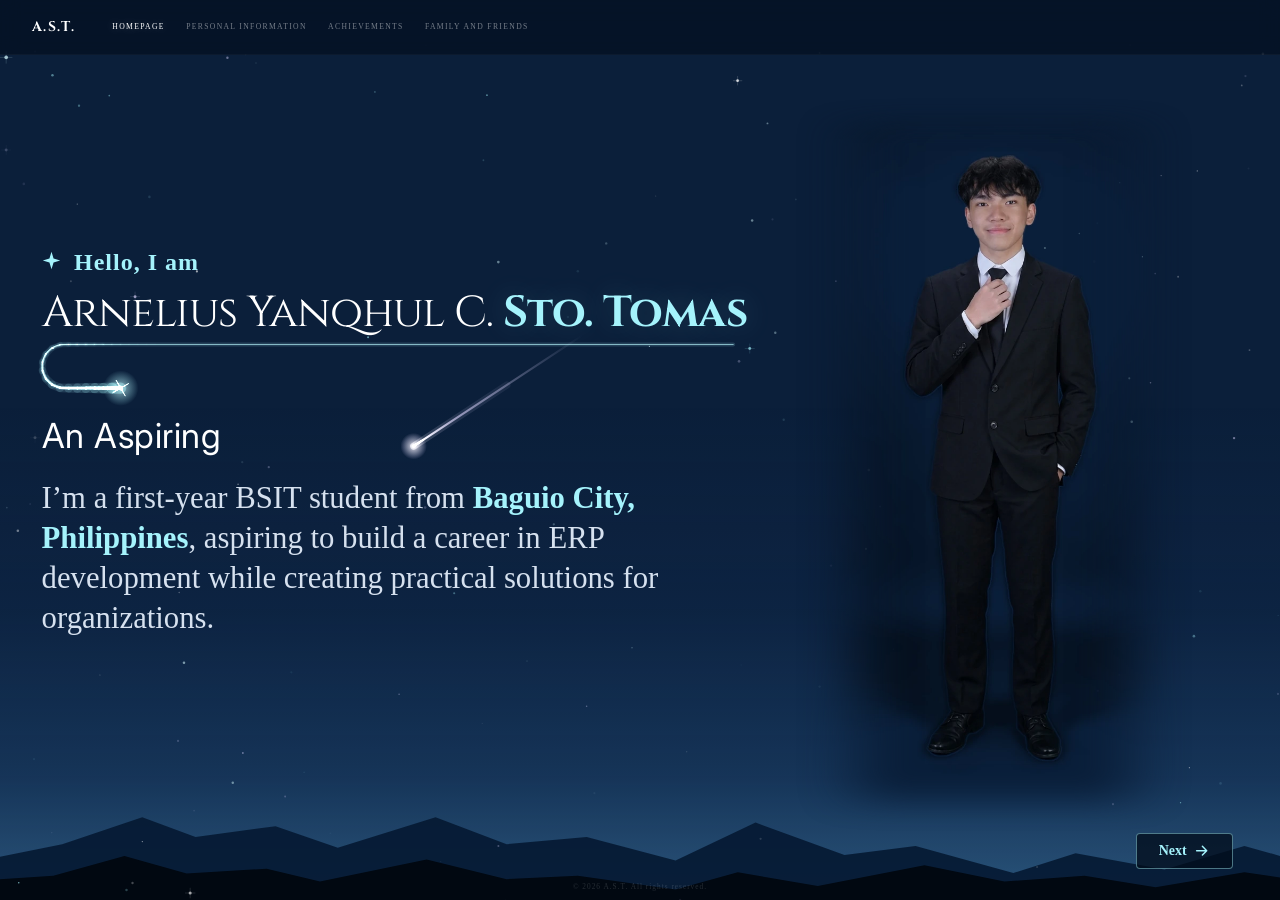
==== commit 5d901c53: "Add files via upload" ====
--- a/index.html
+++ b/index.html
@@ -622,5 +622,7 @@
 
     <script src="shootingstars.js" defer></script>
     <script src="nextstar.js" defer></script>
+    <script src="techstars.js" defer></script>
+    <script src="cursor-star.js" defer></script>
 </body>
 </html>
--- a/styles.css
+++ b/styles.css
@@ -4644,3 +4644,34 @@
     #pi-ask .pi-ask-man, #pi-ask .pi-ask-man * { animation: none !important; }
     body.pi-body .pi-hit { animation: none !important; }
 }
+
+/* =====================================================================
+   HOMEPAGE TECH CONSTELLATIONS (see techstars.js)
+   Four floating labels (Java, Python, HTML, CSS) framed by constellations that shooting stars draw on load.
+   ===================================================================== */
+#tech-layer {
+    position: fixed;
+    inset: 0;
+    z-index: 3;
+    pointer-events: none;
+}
+#tech-fx { position: absolute; left: 0; top: 0; }
+.tech-chip {
+    position: absolute;
+    left: 0;
+    top: 0;
+    padding: 0.55em 1.05em;
+    border: 1px solid rgba(165, 243, 252, 0.28);
+    border-radius: 0.55em;
+    background: rgba(7, 26, 51, 0.5);
+    box-shadow: 0 0 18px rgba(125, 219, 234, 0.16), inset 0 0 12px rgba(165, 243, 252, 0.06);
+    color: #d7faff;
+    font-family: 'Inter', sans-serif;
+    font-weight: 600;
+    letter-spacing: 0.06em;
+    text-shadow: 0 0 12px rgba(165, 243, 252, 0.55);
+    white-space: nowrap;
+    opacity: 0;
+    transition: opacity 0.7s ease;
+}
+.tech-chip.on { opacity: 1; }
